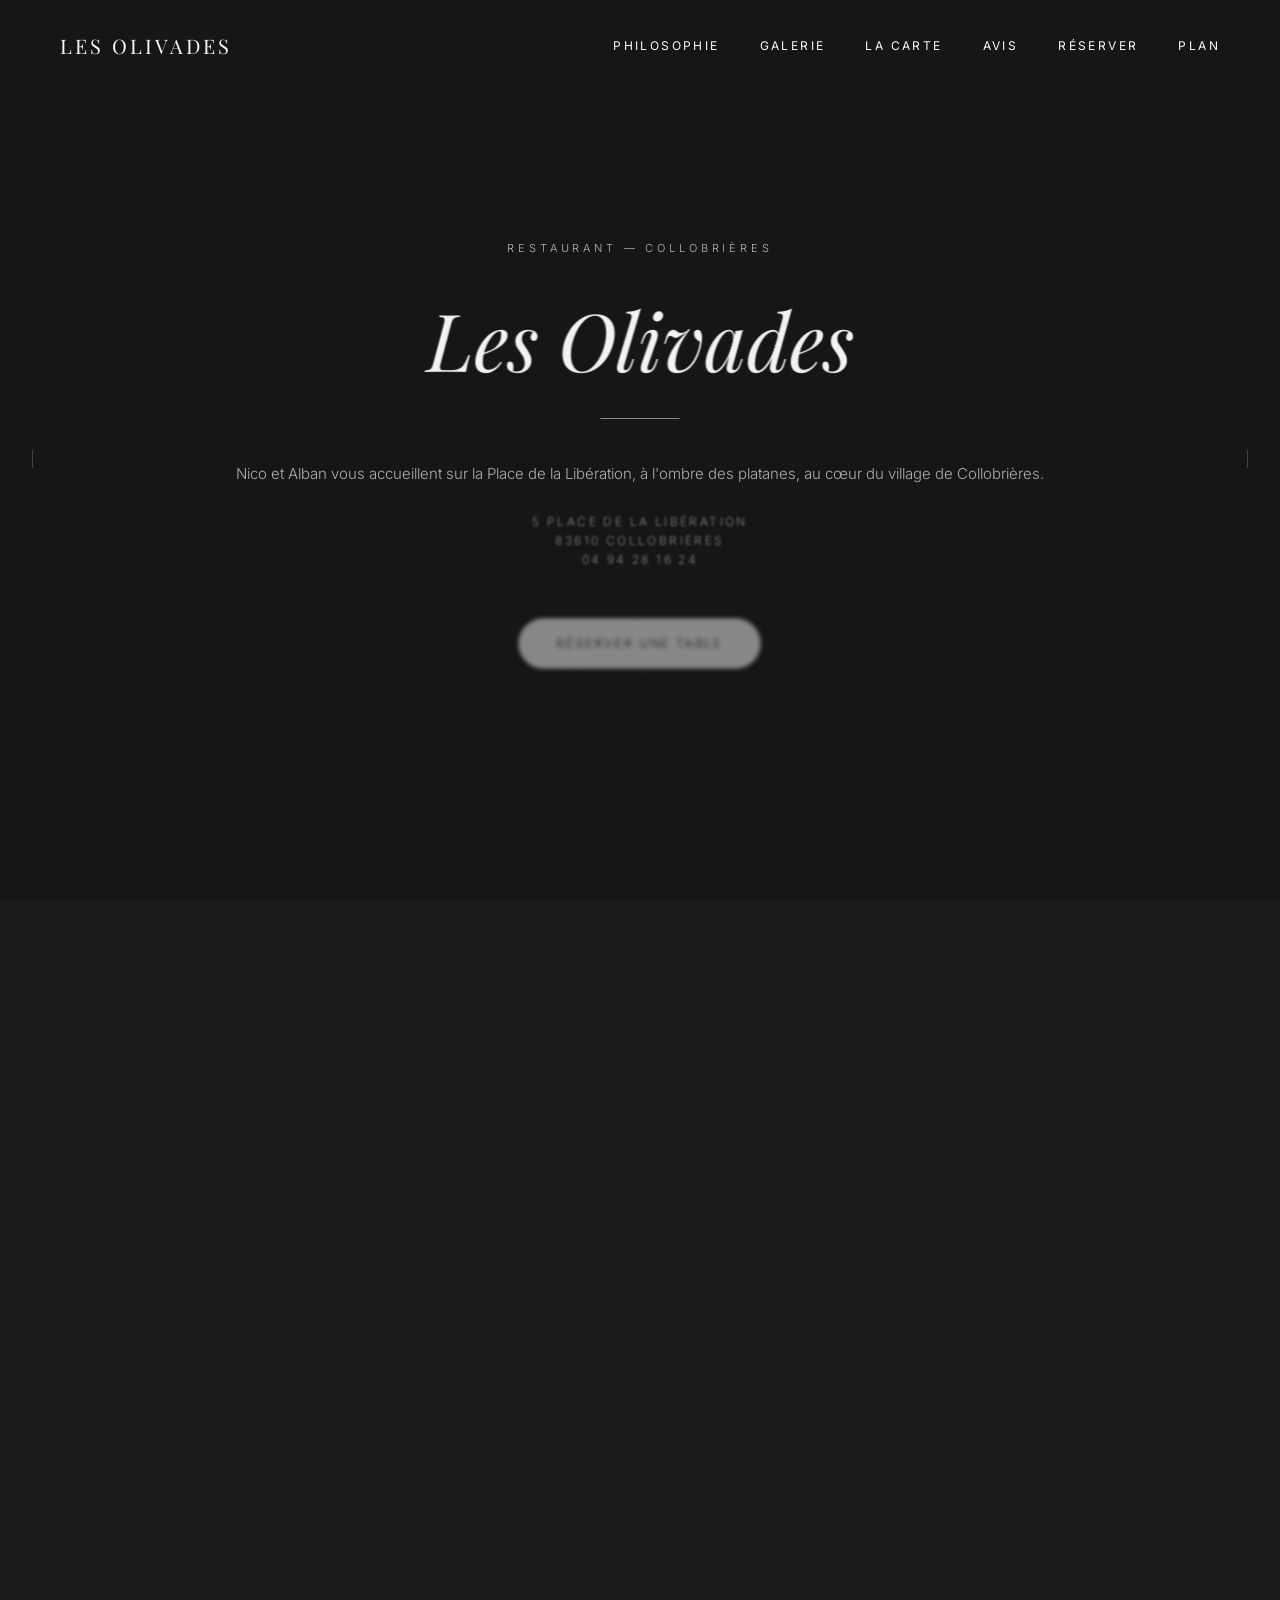
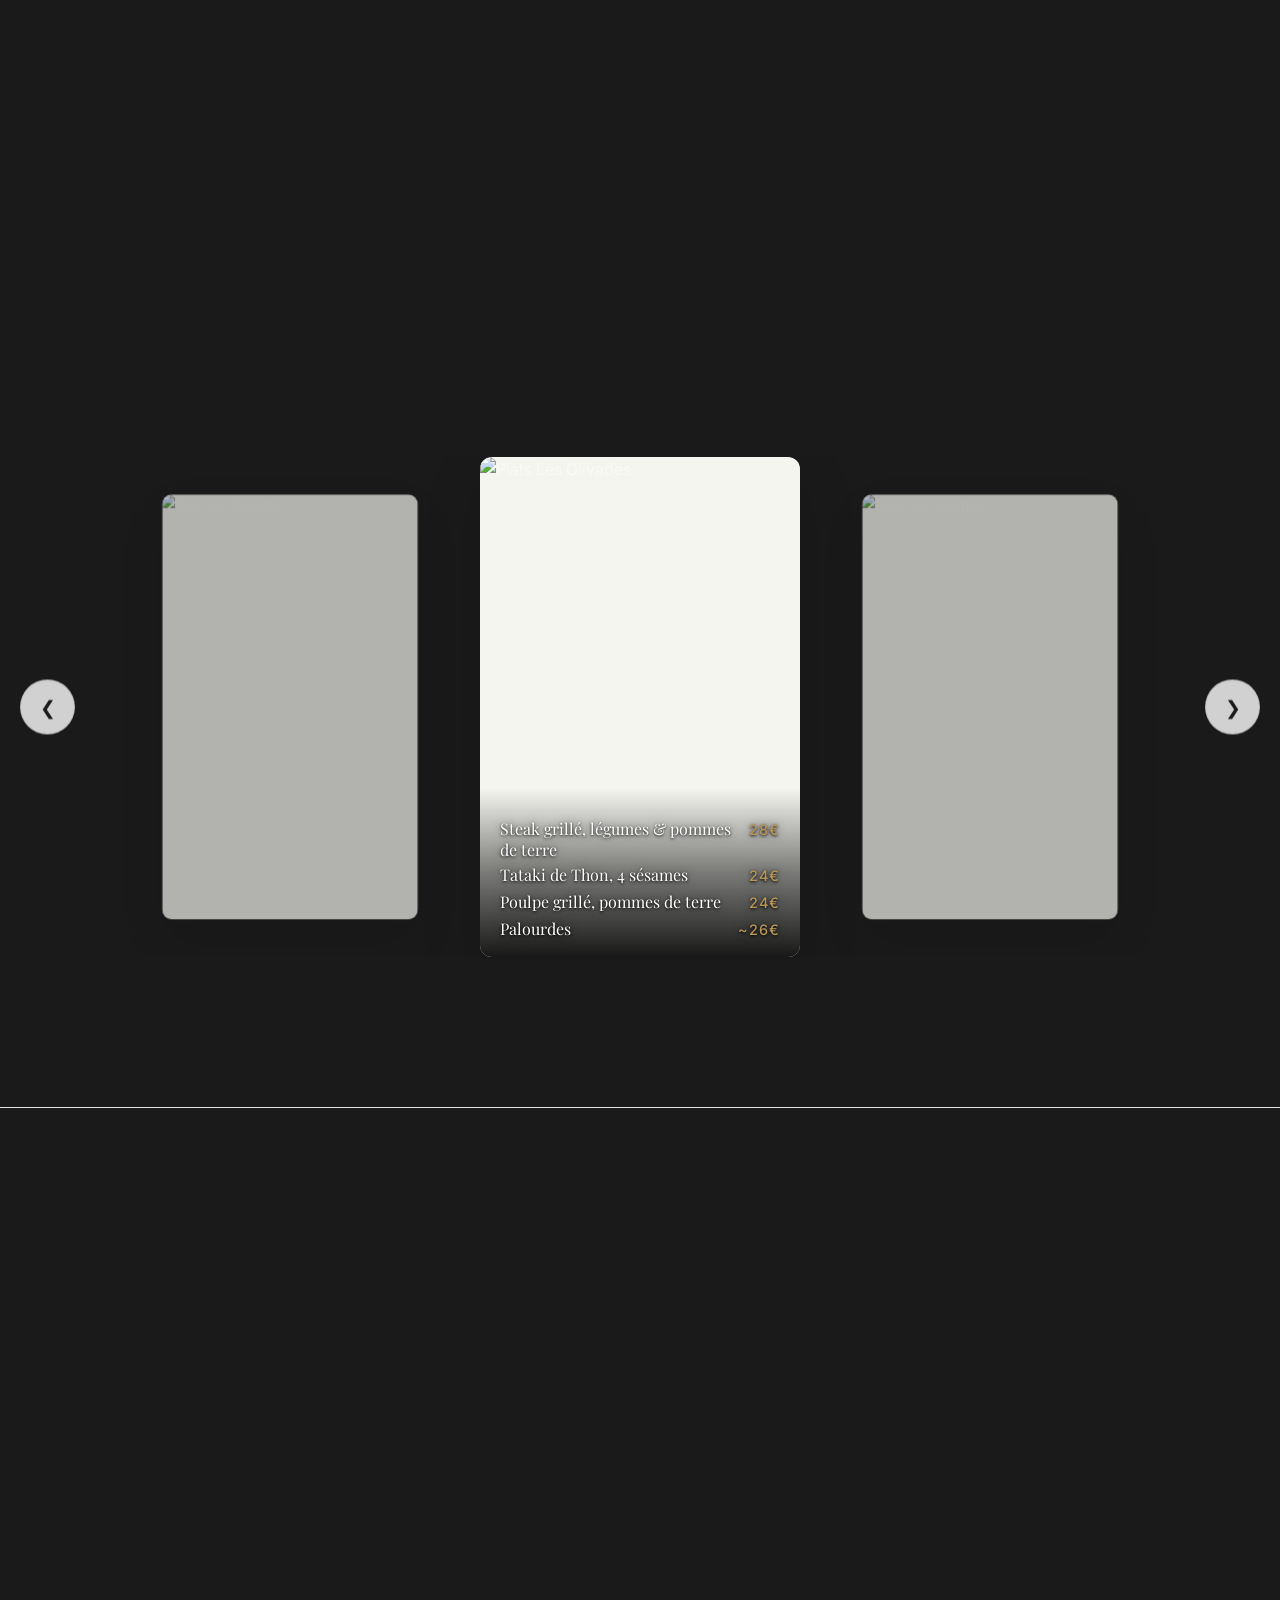
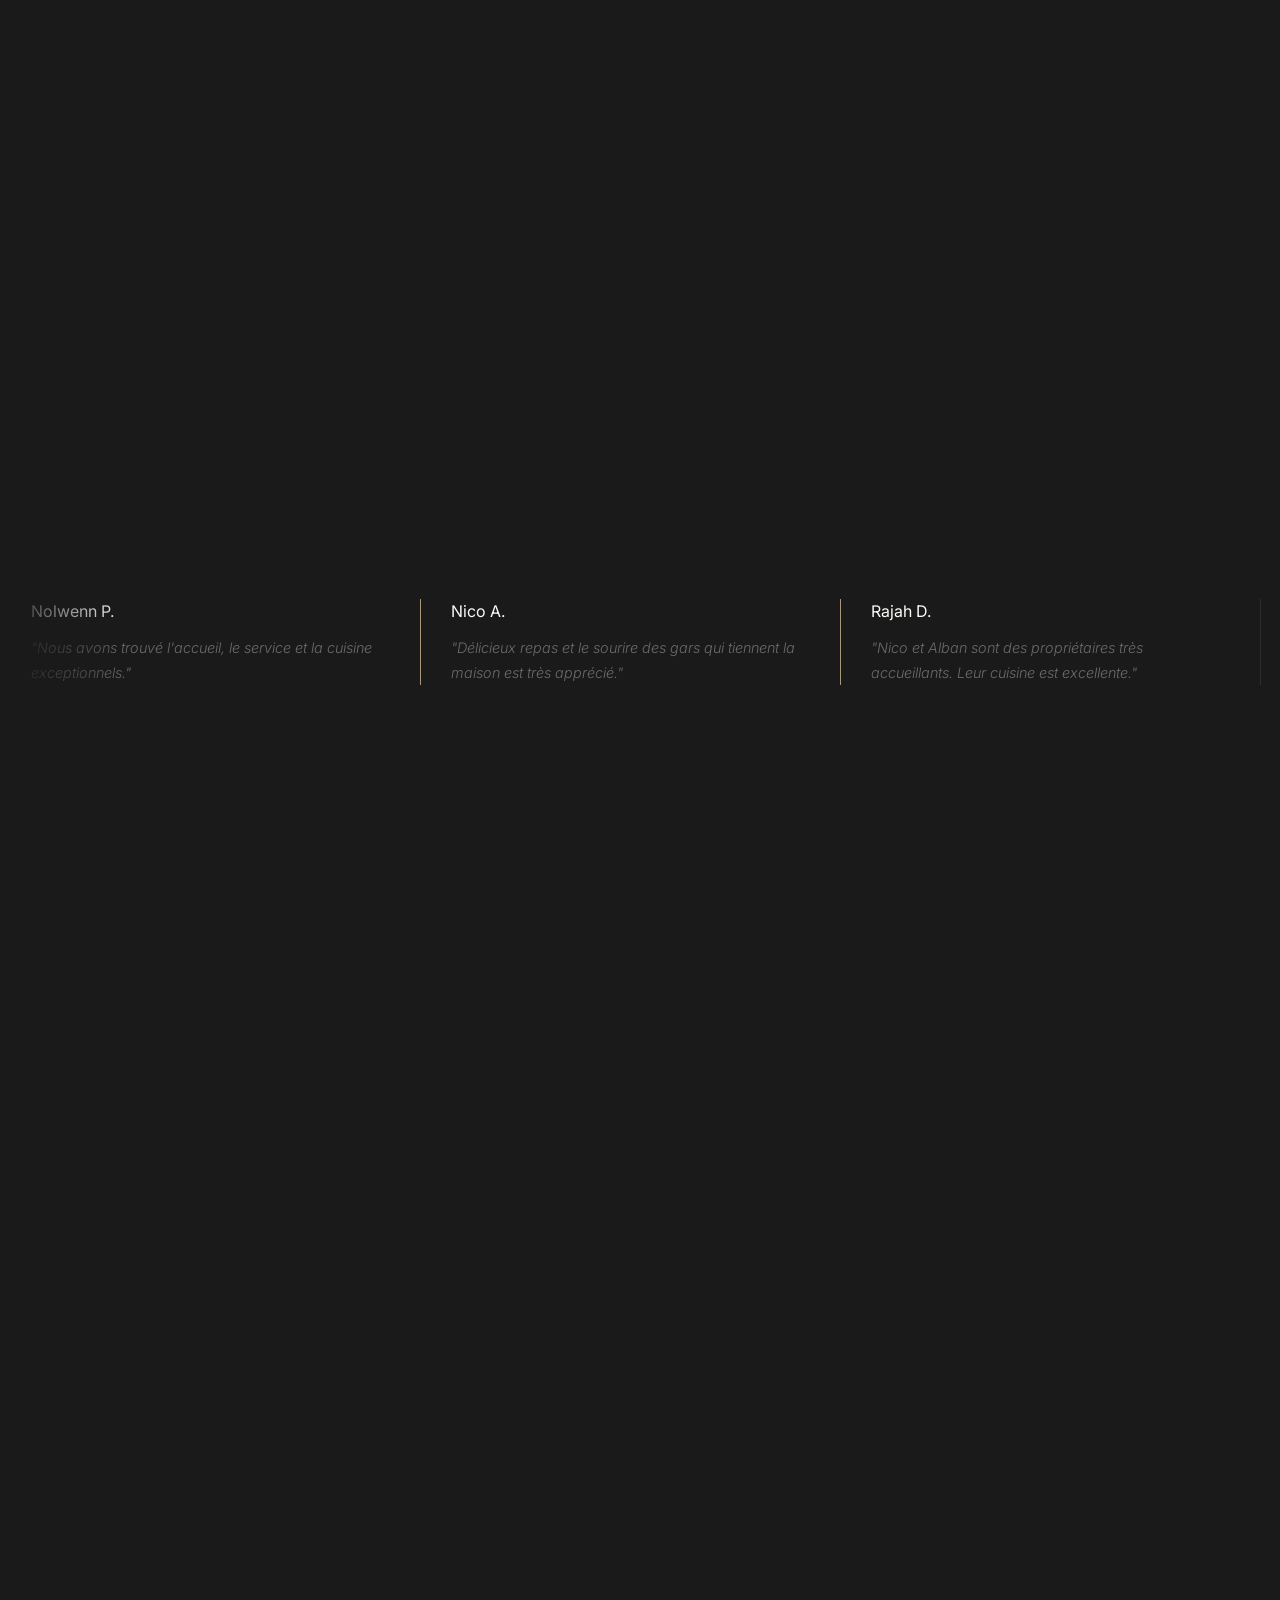
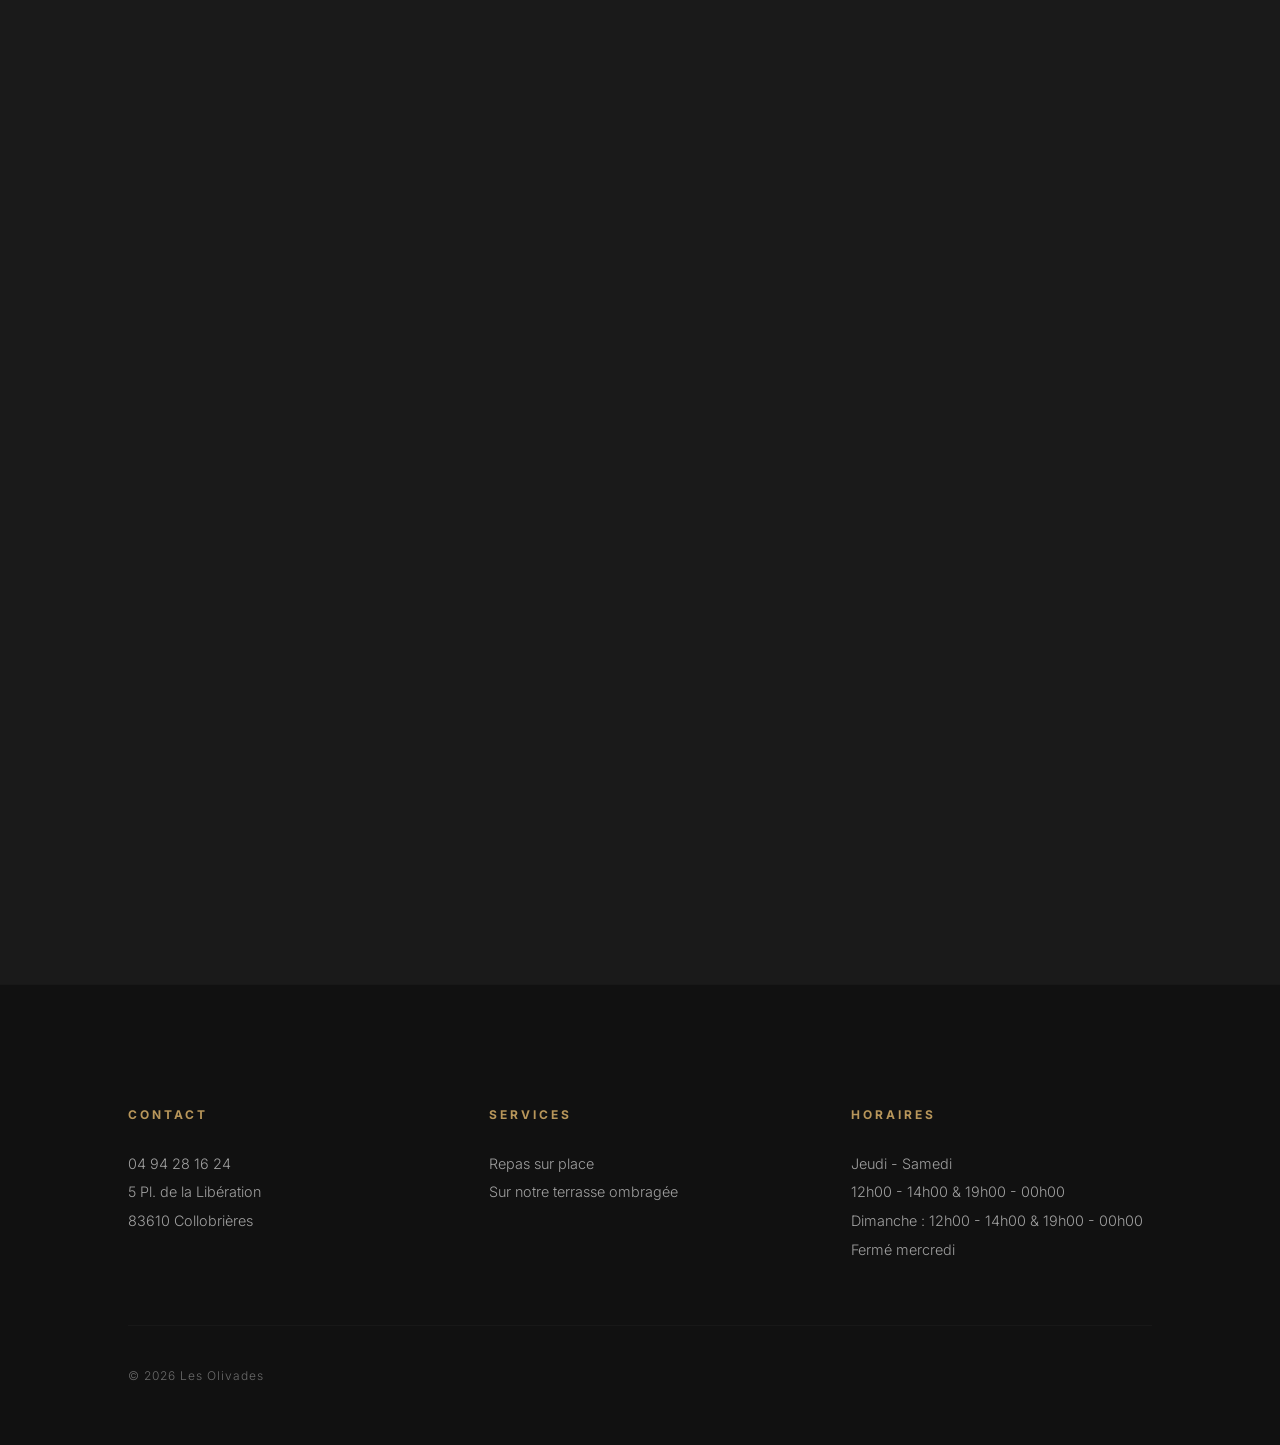
==== index.html @ 7ba6265d "Add files via upload" ====
<!DOCTYPE html>
<html lang="fr">
<head>
    <meta charset="UTF-8">
    <meta name="viewport" content="width=device-width, initial-scale=1.0">
    <title>Les Olivades | Restaurant Collobrières</title>
    <link rel="preconnect" href="https://fonts.googleapis.com">
    <link rel="preconnect" href="https://fonts.gstatic.com" crossorigin>
    <link href="https://fonts.googleapis.com/css2?family=Playfair+Display:ital,wght@0,400;0,700;1,400&family=Inter:wght@200;300;400;500&display=swap" rel="stylesheet">
    <style>
/* ===================================================================
   LES OLIVADES - Complete Styles
   =================================================================== */

:root {
    --gold: #B8965A;
    --gold-light: #D4A84B;
    --gold-dark: #8A6D3B;
    --dark: #1A1A1A;
    --cream: #FAFAF7;
    --cream-dim: #E5E2DD;
    --stone: #6B6B6B;
    --text-muted: #999;
    --font-display: 'Playfair Display', Georgia, serif;
    --font-body: 'Inter', -apple-system, sans-serif;
    --ease-out-expo: cubic-bezier(0.16, 1, 0.3, 1);
    --ease-out-quart: cubic-bezier(0.25, 1, 0.5, 1);
}

*, *::before, *::after { margin: 0; padding: 0; box-sizing: border-box; }
html { scroll-behavior: auto; -webkit-font-smoothing: antialiased; }
body { background: var(--dark); color: var(--cream); font-family: var(--font-body); font-weight: 300; line-height: 1.6; overflow-x: hidden; }
body.loading { overflow: hidden; }
::selection { background: var(--gold); color: var(--cream); }
::-webkit-scrollbar { width: 4px; }
::-webkit-scrollbar-track { background: var(--dark); }
::-webkit-scrollbar-thumb { background: var(--gold-dark); border-radius: 2px; }
img { max-width: 100%; display: block; }
a { color: inherit; text-decoration: none; }
button { background: none; border: none; cursor: pointer; font: inherit; color: inherit; }

/* LOADING */
#loading-screen { position: fixed; top: 0; left: 0; width: 100%; height: 100%; background: var(--dark); z-index: 9999; display: flex; align-items: center; justify-content: center; opacity: 1; transition: opacity 0.5s ease-out; }
#loading-screen.hidden { opacity: 0; pointer-events: none; }
.loading-content { text-align: center; }
.logo-circle { width: 280px; height: 100px; border-radius: 50px; position: relative; margin: 0 auto 40px; overflow: hidden; }
.logo-ghost { position: absolute; top: 0; left: 0; width: 100%; height: 100%; display: flex; align-items: center; justify-content: center; font-family: var(--font-display); font-size: 1.8rem; font-weight: 700; color: var(--gold); opacity: 0.1; }
.logo-reveal { position: absolute; top: 0; left: 0; width: 100%; height: 100%; display: flex; align-items: center; justify-content: center; font-family: var(--font-display); font-size: 1.8rem; font-weight: 700; color: var(--gold); clip-path: inset(100% 0 0 0); transition: clip-path 0.06s linear; }
.loading-bar { width: 100px; height: 1px; background: var(--cream-dim); margin: 0 auto; overflow: hidden; }
.loading-progress { width: 0%; height: 100%; background: var(--gold); transition: width 0.06s linear; }

/* NAV */
nav { position: fixed; top: 0; left: 0; width: 100%; z-index: 100; padding: 30px 60px; display: flex; justify-content: space-between; align-items: center; opacity: 0; transform: translateY(-100px); transition: all 0.7s var(--ease-out-expo); }
nav.visible { opacity: 1; transform: translateY(0); }
nav.scrolled { padding: 20px 60px; background: rgba(26, 26, 26, 0.95); backdrop-filter: blur(20px); -webkit-backdrop-filter: blur(20px); border-bottom: 1px solid rgba(107, 107, 107, 0.3); }
.nav-logo { font-family: var(--font-display); font-size: 1.25rem; letter-spacing: 3px; color: var(--cream); }
.nav-toggle { display: none; z-index: 200; padding: 10px; }
.nav-toggle span { display: block; width: 25px; height: 1px; background: var(--cream); margin: 6px 0; transition: all 0.4s var(--ease-out-expo); transform-origin: center; }
.nav-toggle.active span:nth-child(1) { transform: translateY(7px) rotate(45deg); }
.nav-toggle.active span:nth-child(2) { opacity: 0; }
.nav-toggle.active span:nth-child(3) { transform: translateY(-7px) rotate(-45deg); }
.nav-links { display: flex; align-items: center; gap: 40px; }
.nav-links a { position: relative; color: var(--cream); font-size: 0.75rem; letter-spacing: 0.2em; text-transform: uppercase; font-weight: 400; transition: opacity 0.3s ease; }
.nav-links a::after { content: ''; position: absolute; bottom: -4px; left: 0; width: 0; height: 1px; background: var(--gold); transition: width 0.4s var(--ease-out-expo); }
.nav-links a:hover::after { width: 100%; }
.nav-links a:hover { opacity: 0.7; }

/* HERO */
.hero { position: relative; min-height: 100dvh; display: flex; flex-direction: column; align-items: center; justify-content: center; overflow: hidden; background: var(--dark); padding: 0 24px; }
.hero-bg { position: absolute; top: 0; left: 0; width: 100%; height: 100%; background-image: url('images/restaurant-hero.jpg'); background-size: cover; background-position: 55% 40%; opacity: 0; will-change: transform, opacity; }
.hero-overlay { position: absolute; top: 0; left: 0; width: 100%; height: 100%; background: rgba(0, 0, 0, 0.4); opacity: 0; }
.hero-decorations { position: absolute; top: 0; left: 0; width: 100%; height: 100%; pointer-events: none; }
.deco-line { position: absolute; width: 1px; height: 32px; background: rgba(255, 255, 255, 0.2); top: 50%; transform-origin: center top; transform: scaleY(0); }
.deco-left { left: 32px; }
.deco-right { right: 32px; }
.hero-content { position: relative; z-index: 2; text-align: center; }
.hero-subtitle { font-family: var(--font-body); font-size: 11px; letter-spacing: 0.35em; text-transform: uppercase; color: rgba(255, 255, 255, 0.7); margin-bottom: 40px; opacity: 0; transform: translateY(20px); filter: blur(8px); will-change: transform, filter, opacity; }
.hero-logo { font-family: var(--font-display); font-size: clamp(3rem, 8vw, 5rem); font-weight: 400; font-style: italic; color: white; line-height: 1; margin-bottom: 40px; opacity: 0; transform: translateY(20px) scale(0.97); filter: blur(8px); will-change: transform, filter, opacity; }
.hero-divider { width: 80px; height: 1px; background: rgba(255, 255, 255, 0.5); margin: 0 auto 40px; transform: scaleX(0); transform-origin: center; opacity: 0; will-change: transform, opacity; }
.hero-tagline { font-size: 15px; font-weight: 300; color: rgba(255, 255, 255, 0.7); line-height: 1.8; margin-bottom: 24px; opacity: 0; transform: translateY(20px); filter: blur(6px); will-change: transform, filter, opacity; }
.hero-address { font-size: 12px; letter-spacing: 0.2em; text-transform: uppercase; color: rgba(255, 255, 255, 0.6); margin-bottom: 40px; word-wrap: break-word; overflow-wrap: break-word; hyphens: auto; opacity: 0; transform: translateY(10px); filter: blur(6px); will-change: transform, filter, opacity; }
.hero-cta { display: inline-block; padding: 16px 40px; font-size: 13px; letter-spacing: 0.15em; text-transform: uppercase; color: var(--dark); background: var(--cream); border-radius: 9999px; transition: all 0.3s ease; opacity: 0; transform: translateY(20px) scale(0.9); filter: blur(4px); will-change: transform, filter, opacity; }
.hero-cta:hover { background: transparent; color: var(--cream); }
.scroll-indicator { position: absolute; bottom: 40px; left: 50%; transform: translateX(-50%); display: flex; flex-direction: column; align-items: center; gap: 15px; opacity: 0; }
.scroll-indicator span { font-size: 10px; letter-spacing: 0.2em; text-transform: uppercase; color: rgba(255, 255, 255, 0.5); }
.scroll-line { width: 1px; height: 40px; background: rgba(255, 255, 255, 0.3); transform-origin: top; animation: scrollPulse 2s ease-in-out infinite; }

/* SECTIONS */
section { position: relative; z-index: 1; }
.section-header { text-align: center; margin-bottom: 80px; }
.section-title { font-family: var(--font-display); font-size: clamp(2rem, 5vw, 3.5rem); font-weight: 400; color: var(--cream); }
.section-title em { color: var(--gold); font-style: italic; }

/* INTRO */
.intro { padding: 200px 10%; background: var(--dark); }
.intro-container { display: flex; justify-content: space-between; align-items: flex-start; gap: 100px; }
.intro-left { flex: 1; }
.intro-right { flex: 1; padding-top: 80px; }
.intro-right p { font-size: 1.1rem; line-height: 1.9; color: var(--stone); margin-bottom: 30px; }
.btn-link { display: inline-block; color: var(--gold); font-size: 0.8rem; letter-spacing: 3px; text-transform: uppercase; border-bottom: 1px solid var(--gold); padding-bottom: 5px; transition: all 0.3s ease; }
.btn-link:hover { color: var(--cream); border-color: var(--cream); }

/* GALERIE */
.gallery { padding: 150px 0; background: var(--dark); overflow: hidden; }
.carousel-wrapper { position: relative; display: flex; align-items: center; justify-content: center; padding: 0 60px; }
.carousel-scene { width: 100%; height: 500px; position: relative; perspective: 1200px; overflow: hidden; }
.carousel-track { position: relative; width: 100%; height: 100%; }
.carousel-slide { position: absolute; width: 320px; top: 50%; left: 50%; transform: translate(-50%, -50%); border-radius: 12px; overflow: hidden; cursor: pointer; box-shadow: 0 25px 60px rgba(0, 0, 0, 0.15); transition: all 0.7s var(--ease-out-expo); opacity: 0; pointer-events: none; }
.carousel-slide.active { opacity: 1; pointer-events: auto; z-index: 10; }
.carousel-slide img { width: 100%; height: 500px; object-fit: contain; display: block; background: #f5f5f0; }
.slide-caption { position: absolute; bottom: 0; left: 0; width: 100%; padding: 30px 20px 16px; background: linear-gradient(to top, rgba(0, 0, 0, 0.9) 0%, rgba(0, 0, 0, 0.5) 50%, transparent 100%); display: flex; flex-direction: column; gap: 4px; opacity: 0; transform: translateY(10px); transition: all 0.4s ease; }
.carousel-slide.active .slide-caption { opacity: 1; transform: translateY(0); }
.slide-dish { display: flex; justify-content: space-between; align-items: baseline; gap: 12px; }
.slide-name { font-family: var(--font-display); font-size: 1rem; color: #ffffff; line-height: 1.3; text-shadow: 0 1px 3px rgba(0, 0, 0, 0.9), 0 0 8px rgba(0, 0, 0, 0.5); }
.slide-price { font-family: var(--font-body); font-size: 0.9rem; color: var(--gold); font-weight: 500; letter-spacing: 1px; white-space: nowrap; text-shadow: 0 1px 3px rgba(0, 0, 0, 0.9), 0 0 8px rgba(0, 0, 0, 0.5); }
.carousel-nav { position: absolute; top: 50%; transform: translateY(-50%); z-index: 20; width: 55px; height: 55px; border-radius: 50%; background: rgba(255, 255, 255, 0.8); color: var(--dark); border: 1px solid rgba(0, 0, 0, 0.1); font-size: 1.2rem; display: flex; align-items: center; justify-content: center; transition: all 0.4s var(--ease-out-expo); backdrop-filter: blur(8px); }
.carousel-nav:hover { background: var(--gold); color: var(--cream); border-color: var(--gold); transform: translateY(-50%) scale(1.1); }
.carousel-prev { left: 20px; }
.carousel-next { right: 20px; }

/* MENU */
.menu-section { padding: 200px 10%; background: var(--dark); border-top: 1px solid var(--cream-dim); }
.menu-container { max-width: 1100px; margin: 0 auto; }
.menu-gourmand { text-align: left; margin-bottom: 120px; padding-bottom: 100px; border-bottom: 1px dashed var(--cream-dim); }
.menu-gourmand-header { text-align: center; margin-bottom: 70px; }
.menu-gourmand-header h3 { font-family: var(--font-display); font-size: clamp(1.8rem, 4vw, 2.8rem); font-style: italic; color: var(--cream); margin-bottom: 15px; }
.price-tag { font-family: var(--font-body); font-size: 1.1rem; color: var(--gold); letter-spacing: 3px; display: inline-block; animation: priceFloat 3s ease-in-out infinite; }
.menu-steps { display: flex; flex-direction: column; gap: 50px; }
.menu-step { padding-left: 25px; border-left: 2px solid rgba(184, 150, 90, 0.3); }
.step-label { font-family: var(--font-body); font-size: 0.75rem; letter-spacing: 4px; text-transform: uppercase; color: var(--gold); margin-bottom: 20px; }
.step-items { display: flex; flex-direction: column; gap: 12px; }
.menu-choice { position: relative; padding-left: 20px; transition: transform 0.3s var(--ease-out-expo); }
.menu-choice::before { content: "\2014"; position: absolute; left: 0; color: var(--stone); }
.menu-choice span { font-family: var(--font-display); font-size: 1.1rem; color: var(--cream); font-style: italic; }
.menu-choice:hover { transform: translateX(8px); }
.menu-alacarte { display: grid; grid-template-columns: repeat(3, 1fr); gap: 60px; }
.menu-column h4 { font-family: var(--font-body); font-size: 0.75rem; letter-spacing: 4px; text-transform: uppercase; color: var(--gold); margin-bottom: 40px; padding-bottom: 15px; border-bottom: 1px solid var(--cream-dim); }
.menu-item { display: flex; flex-direction: column; justify-content: space-between; margin-bottom: 25px; padding: 18px; border-radius: 8px; transition: all 0.5s var(--ease-out-expo); }
.menu-item:hover { background: rgba(184, 150, 90, 0.06); transform: perspective(800px) rotateX(2deg) rotateY(-2deg) translateZ(10px); box-shadow: 0 20px 50px rgba(0, 0, 0, 0.08); }
.menu-item span { font-family: var(--font-display); font-size: 1.1rem; color: var(--cream); font-style: italic; line-height: 1.4; }
.menu-item strong { font-weight: 300; font-size: 1rem; color: var(--gold); margin-top: 8px; align-self: flex-end; }
.menu-category { margin-bottom: 100px; padding-bottom: 80px; border-bottom: 1px dashed var(--cream-dim); }
.menu-category:last-child { border-bottom: none; margin-bottom: 0; padding-bottom: 0; }
.menu-category-title { font-family: var(--font-display); font-size: clamp(2rem, 5vw, 3rem); font-style: italic; color: var(--cream); text-align: center; margin-bottom: 10px; }
.menu-category-subtitle { font-family: var(--font-body); font-size: 0.85rem; color: var(--stone); text-align: center; letter-spacing: 1px; margin-bottom: 60px; }
.menu-soir-intro { text-align: center; margin-bottom: 50px; }
.menu-soir-intro p { font-family: var(--font-display); font-size: 1.1rem; font-style: italic; color: var(--stone); max-width: 600px; margin: 0 auto; line-height: 1.6; }

/* AVIS */
.reviews { padding: 200px 0; background: var(--dark); overflow: hidden; }
.reviews-header { text-align: center; margin-bottom: 80px; }
.rating { display: flex; flex-direction: column; align-items: center; justify-content: center; gap: 8px; margin-bottom: 30px; opacity: 0; }
.rating-stars { display: flex; gap: 6px; }
.rating-stars .star { font-size: 2rem; color: var(--gold); animation: starGlow 2s ease-in-out infinite; }
.rating-stars .star:nth-child(1) { animation-delay: 0s; }
.rating-stars .star:nth-child(2) { animation-delay: 0.15s; }
.rating-stars .star:nth-child(3) { animation-delay: 0.3s; }
.rating-stars .star:nth-child(4) { animation-delay: 0.45s; }
.rating-stars .star:nth-child(5) { animation-delay: 0.6s; }
.rating-stars .star.half { position: relative; color: rgba(184, 150, 90, 0.3); }
.rating-stars .star.half::before { content: '\2605'; position: absolute; left: 0; width: 50%; overflow: hidden; color: var(--gold); }
.rating-score { display: flex; align-items: baseline; gap: 6px; }
.rating-number { font-family: var(--font-display); font-size: clamp(5rem, 12vw, 8rem); font-weight: 400; color: var(--gold); line-height: 1; animation: shimmer 3s ease-in-out infinite; }
.rating-total { font-family: var(--font-display); font-size: clamp(1.5rem, 4vw, 2.5rem); color: var(--stone); font-weight: 300; }
.rating-count { font-family: var(--font-body); font-size: 0.8rem; letter-spacing: 0.2em; text-transform: uppercase; color: var(--cream-dim); opacity: 0.6; }

@keyframes shimmer {
    0%, 100% { text-shadow: 0 4px 30px rgba(184, 150, 90, 0.35); filter: brightness(1); }
    50% { text-shadow: 0 4px 50px rgba(184, 150, 90, 0.8), 0 0 80px rgba(184, 150, 90, 0.4), 0 0 120px rgba(184, 150, 90, 0.2); filter: brightness(1.3); }
}
@keyframes starGlow {
    0%, 100% { text-shadow: 0 2px 10px rgba(184, 150, 90, 0.4); filter: brightness(1); }
    50% { text-shadow: 0 2px 25px rgba(184, 150, 90, 0.9), 0 0 40px rgba(184, 150, 90, 0.4); filter: brightness(1.4); }
}

.maps-link { display: inline-block; margin-top: 20px; color: var(--gold); font-size: 0.9rem; letter-spacing: 1px; border-bottom: 1px solid rgba(184, 150, 90, 0.4); padding-bottom: 4px; transition: all 0.3s ease; }
.maps-link:hover { border-color: var(--gold); color: var(--cream); }
.reviews-track-wrapper { overflow: hidden; mask-image: linear-gradient(to right, transparent 0%, black 10%, black 90%, transparent 100%); -webkit-mask-image: linear-gradient(to right, transparent 0%, black 10%, black 90%, transparent 100%); }
.reviews-track { display: flex; gap: 40px; width: max-content; animation: scrollReviews 50s linear infinite; }
.reviews-track:hover { animation-play-state: paused; }
.review-card { width: 380px; flex-shrink: 0; border-left: 1px solid var(--gold); padding-left: 30px; }
.review-card h4 { font-size: 1rem; font-weight: 400; color: var(--cream); margin-bottom: 12px; }
.review-card p { font-size: 0.9rem; color: var(--stone); line-height: 1.7; font-style: italic; }

/* RESERVATION */
.reservation { padding: 200px 10%; background: var(--dark); }
.reservation-content { max-width: 800px; margin: 0 auto; text-align: center; }
.reservation-content .section-title { color: white; margin-bottom: 20px; }
.reservation-content p { color: rgba(255, 255, 255, 0.7); font-size: 1.1rem; margin-bottom: 40px; }
.btn-phone { display: inline-block; padding: 20px 60px; font-family: var(--font-display); font-size: clamp(1.5rem, 4vw, 2.5rem); letter-spacing: 3px; color: var(--gold); border: 1px solid rgba(184, 150, 90, 0.3); background: rgba(184, 150, 90, 0.05); transition: all 0.4s var(--ease-out-expo); margin-bottom: 60px; }
.btn-phone:hover { background: var(--gold); color: var(--cream); border-color: var(--gold); transform: scale(1.05); box-shadow: 0 0 60px rgba(184, 150, 90, 0.3); }
.reservation-details { display: flex; flex-direction: column; gap: 20px; margin-top: 60px; }
.detail-item { display: flex; flex-direction: column; gap: 5px; }
.detail-label { font-family: var(--font-body); font-size: 0.7rem; letter-spacing: 3px; text-transform: uppercase; color: var(--gold); }
.detail-item span:last-child { color: rgba(255, 255, 255, 0.7); font-size: 0.95rem; }

/* FOOTER */
.map-section { padding: 0 10% 100px; background: var(--dark); }
.map-section .section-title { text-align: center; color: var(--gold); font-size: 2.2rem; margin-bottom: 40px; }
.map-container { position: relative; width: 100%; height: 450px; border-radius: 16px; overflow: hidden; border: 1px solid rgba(255,255,255,0.06); }
.map-container iframe { width: 100%; height: 100%; border: 0; filter: grayscale(0.6) contrast(1.1) brightness(0.7); transition: filter 0.5s ease; }
.map-container:hover iframe { filter: grayscale(0.2) contrast(1) brightness(0.85); }
.map-overlay { position: absolute; bottom: 0; left: 0; right: 0; padding: 30px; background: linear-gradient(transparent, rgba(26,26,26,0.95)); display: flex; justify-content: space-between; align-items: flex-end; }
.map-overlay .map-info h3 { font-family: var(--font-display); color: var(--gold); font-size: 1.3rem; margin-bottom: 6px; }
.map-overlay .map-info p { color: rgba(255,255,255,0.6); font-size: 0.9rem; }
.map-overlay .btn-directions { display: inline-flex; align-items: center; gap: 8px; padding: 12px 28px; background: var(--gold); color: var(--dark); font-weight: 500; font-size: 0.85rem; letter-spacing: 1px; text-transform: uppercase; border-radius: 50px; transition: all 0.3s ease; }
.map-overlay .btn-directions:hover { background: var(--gold-light); transform: translateY(-2px); }
.map-overlay .btn-directions svg { width: 16px; height: 16px; }

@media (max-width: 768px) { .map-section { padding: 0 20px 60px; } .map-container { height: 300px; border-radius: 12px; } .map-overlay { flex-direction: column; align-items: flex-start; gap: 16px; padding: 20px; } }

footer { padding: 120px 10% 60px; background: #111; border-top: 1px solid rgba(255, 255, 255, 0.03); }
.footer-grid { display: grid; grid-template-columns: repeat(3, 1fr); gap: 60px; margin-bottom: 60px; }
.footer-col h4 { font-family: var(--font-body); font-size: 0.75rem; letter-spacing: 3px; text-transform: uppercase; color: var(--gold); margin-bottom: 25px; }
.footer-col p, .footer-col a { color: rgba(255, 255, 255, 0.6); font-size: 0.9rem; line-height: 2; display: block; transition: color 0.3s ease; }
.footer-col a:hover { color: var(--gold); }
.footer-bottom { display: flex; justify-content: space-between; align-items: center; padding-top: 40px; border-top: 1px solid rgba(255, 255, 255, 0.03); }
.footer-bottom p, .footer-bottom a { color: var(--stone); font-size: 0.75rem; letter-spacing: 1px; }
.footer-bottom a:hover { color: var(--gold); }

/* LIGHTBOX */
#lightbox { position: fixed; top: 0; left: 0; width: 100vw; height: 100vh; background: rgba(0, 0, 0, 0.97); z-index: 5000; display: none; align-items: center; justify-content: center; opacity: 0; transition: opacity 0.4s ease; }
#lightbox.active { display: flex; opacity: 1; }
#lightbox img { max-width: 85%; max-height: 85vh; object-fit: contain; border-radius: 8px; transform: scale(0.9); transition: transform 0.5s var(--ease-out-expo); }
#lightbox.active img { transform: scale(1); }
.lightbox-close { position: absolute; top: 30px; right: 40px; color: white; font-size: 1.5rem; opacity: 0.5; transition: all 0.3s ease; }
.lightbox-close:hover { opacity: 1; transform: rotate(90deg); }
.lightbox-prev, .lightbox-next { position: absolute; top: 50%; transform: translateY(-50%); width: 55px; height: 55px; border-radius: 50%; background: rgba(255, 255, 255, 0.05); color: white; border: 1px solid rgba(255, 255, 255, 0.15); font-size: 1.2rem; display: flex; align-items: center; justify-content: center; transition: all 0.3s ease; backdrop-filter: blur(8px); }
.lightbox-prev:hover, .lightbox-next:hover { background: var(--gold); color: var(--cream); border-color: var(--gold); }
.lightbox-prev { left: 30px; }
.lightbox-next { right: 30px; }

/* ANIMATIONS */
@keyframes priceFloat { 0%, 100% { transform: translateY(0); } 50% { transform: translateY(-5px); } }
@keyframes scrollPulse { 0%, 100% { opacity: 0.3; transform: scaleY(1); } 50% { opacity: 1; transform: scaleY(1.2); } }
@keyframes scrollReviews { 0% { transform: translateX(0); } 100% { transform: translateX(-50%); } }

[data-reveal] { opacity: 0; transform: translateY(50px); transition: opacity 1s var(--ease-out-expo), transform 1s var(--ease-out-expo); }
[data-reveal].revealed { opacity: 1; transform: translateY(0); }

body::after { content: ''; position: fixed; top: 0; left: 0; width: 100%; height: 100%; background-image: url("data:image/svg+xml,%3Csvg viewBox='0 0 256 256' xmlns='http://www.w3.org/2000/svg'%3E%3Cfilter id='noise'%3E%3CfeTurbulence type='fractalNoise' baseFrequency='0.9' numOctaves='4' stitchTiles='stitch'/%3E%3C/filter%3E%3Crect width='100%25' height='100%25' filter='url(%23noise)' opacity='0.03'/%3E%3C/svg%3E"); pointer-events: none; z-index: 9998; opacity: 0.3; }

/* RESPONSIVE */
@media (max-width: 1024px) {
    .intro-container { flex-direction: column; gap: 60px; }
    .intro-right { padding-top: 0; }
    .menu-alacarte { grid-template-columns: repeat(2, 1fr); gap: 40px; }
}
@media (max-width: 900px) {
    nav { padding: 20px 30px; }
    .intro, .menu-section, .reservation { padding: 120px 20px; }
    .carousel-scene { height: 400px; }
    .carousel-slide { width: 280px; }
    .carousel-slide img { height: 400px; }
    .slide-caption { padding: 20px 14px 10px; }
    .slide-name { font-size: 0.8rem; }
    .slide-price { font-size: 0.75rem; }
    .footer-grid { grid-template-columns: 1fr; gap: 40px; }
    .footer-bottom { flex-direction: column; gap: 15px; text-align: center; }
    .deco-line { display: none; }
}
@media (max-width: 768px) {
    .nav-toggle { display: block; }
    .nav-links { position: fixed; top: 0; right: -100%; width: 75%; height: 100vh; background: rgba(26, 26, 26, 0.98); backdrop-filter: blur(30px); flex-direction: column; justify-content: center; align-items: center; gap: 35px; transition: right 0.6s var(--ease-out-expo); }
    .nav-links.open { right: 0; }
    .nav-links a { font-size: 0.9rem; letter-spacing: 5px; }
    .carousel-wrapper { padding: 0 20px; }
    .carousel-scene { height: 350px; }
    .carousel-slide { width: 240px; }
    .carousel-slide img { height: 350px; }
    .slide-caption { padding: 15px 10px 8px; }
    .slide-name { font-size: 0.7rem; }
    .slide-price { font-size: 0.65rem; }
    .carousel-nav { width: 45px; height: 45px; font-size: 1rem; }
    .carousel-prev { left: 10px; }
    .carousel-next { right: 10px; }
    .menu-alacarte { grid-template-columns: 1fr; gap: 50px; }
    .review-card { width: 300px; }
    .btn-phone { padding: 15px 40px; }
    .hero-address { font-size: 10px; letter-spacing: 0.1em; line-height: 1.8; }
}
@media (max-width: 480px) {
    .hero-logo { font-size: 2.5rem; }
    .hero-subtitle { font-size: 9px; }
    .section-title { font-size: 1.8rem; }
    .carousel-scene { height: 300px; }
    .carousel-slide { width: 200px; }
    .carousel-slide img { height: 300px; }
    .slide-caption { padding: 12px 8px 6px; }
    .slide-name { font-size: 0.6rem; }
    .slide-price { font-size: 0.55rem; }
    .logo-circle { width: 220px; height: 80px; }
    .logo-ghost, .logo-reveal { font-size: 1.4rem; }
}
    </style>
</head>
<body>

    <!-- LOADING SCREEN -->
    <div id="loading-screen">
        <div class="loading-content">
            <div class="logo-circle">
                <div class="logo-ghost">Les Olivades</div>
                <div class="logo-reveal">Les Olivades</div>
            </div>
            <div class="loading-bar">
                <div class="loading-progress"></div>
            </div>
        </div>
    </div>

    <!-- NAVIGATION -->
    <nav id="navbar">
        <div class="nav-logo">LES OLIVADES</div>
        <button class="nav-toggle" id="navToggle" aria-label="Menu" aria-expanded="false">
            <span></span><span></span><span></span>
        </button>
        <div class="nav-links" id="navLinks">
            <a href="#philosophie">Philosophie</a>
            <a href="#galerie">Galerie</a>
            <a href="#carte">La Carte</a>
            <a href="#avis">Avis</a>
            <a href="#reservation">Réserver</a>
            <a href="#map">Plan</a>
        </div>
    </nav>

    <!-- HERO -->
    <section class="hero" id="accueil">
        <div class="hero-bg"></div>
        <div class="hero-overlay"></div>
        <div class="hero-decorations">
            <div class="deco-line deco-left"></div>
            <div class="deco-line deco-right"></div>
        </div>
        <div class="hero-content">
            <p class="hero-subtitle">Restaurant — Collobrières</p>
            <h1 class="hero-logo">Les Olivades</h1>
            <div class="hero-divider"></div>
            <p class="hero-tagline">
                Nico et Alban vous accueillent sur la Place de la Libération, à l'ombre des platanes, au cœur du village de Collobrières.
            </p>
            <p class="hero-address">
                5 Place de la Libération<br>
                83610 Collobrières<br>
                04 94 28 16 24
            </p>
            <a href="#reservation" class="hero-cta">Réserver une table</a>
        </div>
        <div class="scroll-indicator">
            <span>Défiler</span>
            <div class="scroll-line"></div>
        </div>
    </section>

    <main id="content">

        <!-- PHILOSOPHIE -->
        <section class="intro" id="philosophie">
            <div class="intro-container">
                <div class="intro-left">
                    <h2 class="section-title" data-reveal>Une cuisine <em>authentique</em><br>et <em>solaire</em></h2>
                </div>
                <div class="intro-right">
                    <p data-reveal>Nico et Alban vous accueillent sur la Place de la Libération, à l'ombre des platanes. Aux Olivades, nous croyons qu'une carte minimaliste est le gage d'une exigence absolue : tout est fait maison, à partir de produits locaux bruts.</p>
                    <p data-reveal>Du tartare de thon au tiramisu framboise-pistache, chaque assiette est une invitation à voyager au cœur de notre terroir provençal.</p>
                    <a href="#galerie" class="btn-link" data-reveal>Découvrir les assiettes</a>
                </div>
            </div>
        </section>

        <!-- GALERIE -->
        <section class="gallery" id="galerie">
            <div class="section-header" data-reveal>
                <h2 class="section-title">La Carte Visuelle</h2>
            </div>
            <div class="carousel-wrapper">
                <button class="carousel-nav carousel-prev" aria-label="Précédent">&#10094;</button>
                <div class="carousel-scene" id="carouselScene">
                    <div class="carousel-track" id="carouselTrack">
                        <div class="carousel-slide active" data-index="0">
                            <img src="images/plat-tataki-thon.jpg" alt="Plats Les Olivades" loading="lazy">
                            <div class="slide-caption">
                                <div class="slide-dish"><span class="slide-name">Steak grillé, légumes & pommes de terre</span><span class="slide-price">28€</span></div>
                                <div class="slide-dish"><span class="slide-name">Tataki de Thon, 4 sésames</span><span class="slide-price">24€</span></div>
                                <div class="slide-dish"><span class="slide-name">Poulpe grillé, pommes de terre</span><span class="slide-price">24€</span></div>
                                <div class="slide-dish"><span class="slide-name">Palourdes</span><span class="slide-price">~26€</span></div>
                            </div>
                        </div>
                        <div class="carousel-slide" data-index="1">
                            <img src="images/plat-tartare-boeuf.jpg" alt="Plats Les Olivades" loading="lazy">
                            <div class="slide-caption">
                                <div class="slide-dish"><span class="slide-name">Dessert crème & fruits rouges</span><span class="slide-price">10€</span></div>
                                <div class="slide-dish"><span class="slide-name">Tartare de Bœuf, frites & parmesan</span><span class="slide-price">22€</span></div>
                                <div class="slide-dish"><span class="slide-name">Viande marinée, crudités</span><span class="slide-price">24€</span></div>
                            </div>
                        </div>
                        <div class="carousel-slide" data-index="2">
                            <img src="images/plat-grand-aioli.jpg" alt="Plats Les Olivades" loading="lazy">
                            <div class="slide-caption">
                                <div class="slide-dish"><span class="slide-name">Bouchées chocolat skewers</span><span class="slide-price">12€</span></div>
                                <div class="slide-dish"><span class="slide-name">Dessert chocolat mousse</span><span class="slide-price">10€</span></div>
                                <div class="slide-dish"><span class="slide-name">Le Grand Aïoli</span><span class="slide-price">26€</span></div>
                                <div class="slide-dish"><span class="slide-name">Rillettes & pain grillé</span><span class="slide-price">12€</span></div>
                            </div>
                        </div>
                        <div class="carousel-slide" data-index="3">
                            <img src="images/plat-sous-noix-veau.jpg" alt="Plats Les Olivades" loading="lazy">
                            <div class="slide-caption">
                                <div class="slide-dish"><span class="slide-name">Sous-noix de Veau, légumes croquants</span><span class="slide-price">22€</span></div>
                                <div class="slide-dish"><span class="slide-name">Tartare de Thon, légumes</span><span class="slide-price">24€</span></div>
                                <div class="slide-dish"><span class="slide-name">Tiramisu</span><span class="slide-price">12€</span></div>
                                <div class="slide-dish"><span class="slide-name">Éclair mousse</span><span class="slide-price">12€</span></div>
                            </div>
                        </div>
                        <div class="carousel-slide" data-index="4">
                            <img src="images/plat-lasagnes.jpg" alt="Plats Les Olivades" loading="lazy">
                            <div class="slide-caption">
                                <div class="slide-dish"><span class="slide-name">Salade de chèvre, croutons & jambon</span><span class="slide-price">14€</span></div>
                                <div class="slide-dish"><span class="slide-name">Noix de Saint-Jacques, légumes</span><span class="slide-price">~28€</span></div>
                                <div class="slide-dish"><span class="slide-name">Lasagnes de Bœuf</span><span class="slide-price">~20€</span></div>
                                <div class="slide-dish"><span class="slide-name">Salade de pâtes, viande & pommes de terre</span><span class="slide-price">22€</span></div>
                            </div>
                        </div>
                        <div class="carousel-slide" data-index="5">
                            <img src="images/plat-tiramisu.jpg" alt="Plats Les Olivades" loading="lazy">
                            <div class="slide-caption">
                                <div class="slide-dish"><span class="slide-name">Brioche maison</span><span class="slide-price">-</span></div>
                                <div class="slide-dish"><span class="slide-name">Tiramisu Framboise Pistache</span><span class="slide-price">12€</span></div>
                                <div class="slide-dish"><span class="slide-name">Escalope panée, frites</span><span class="slide-price">22€</span></div>
                                <div class="slide-dish"><span class="slide-name">Vins de Collobrières</span><span class="slide-price">-</span></div>
                            </div>
                        </div>
                        <div class="carousel-slide" data-index="6">
                            <img src="images/plat-eclair-chataigne.jpg" alt="Plats Les Olivades" loading="lazy">
                            <div class="slide-caption">
                                <div class="slide-dish"><span class="slide-name">Éclair Mousse Châtaigne</span><span class="slide-price">12€</span></div>
                                <div class="slide-dish"><span class="slide-name">Salade de fruits & crème</span><span class="slide-price">10€</span></div>
                                <div class="slide-dish"><span class="slide-name">Éclair glace, abricot & fraise</span><span class="slide-price">12€</span></div>
                            </div>
                        </div>
                        <div class="carousel-slide" data-index="7">
                            <img src="images/plat-saumon-entree.jpg" alt="Plats Les Olivades" loading="lazy">
                            <div class="slide-caption">
                                <div class="slide-dish"><span class="slide-name">Saumon fumé, petites toasts</span><span class="slide-price">14€</span></div>
                                <div class="slide-dish"><span class="slide-name">Dessert crème, fruits rouges & meringue</span><span class="slide-price">10€</span></div>
                                <div class="slide-dish"><span class="slide-name">Cheesecake</span><span class="slide-price">10€</span></div>
                            </div>
                        </div>
                        <div class="carousel-slide" data-index="8">
                            <img src="images/plat-mousse-chocolat.jpg" alt="Plats Les Olivades" loading="lazy">
                            <div class="slide-caption">
                                <div class="slide-dish"><span class="slide-name">Mousse au Chocolat, fruits</span><span class="slide-price">~10€</span></div>
                                <div class="slide-dish"><span class="slide-name">Gigot d'Agneau, couscous & légumes</span><span class="slide-price">~26€</span></div>
                                <div class="slide-dish"><span class="slide-name">Tartare de Bœuf, frites & parmesan</span><span class="slide-price">22€</span></div>
                                <div class="slide-dish"><span class="slide-name">Salade de saison</span><span class="slide-price">12€</span></div>
                            </div>
                        </div>
                    </div>
                </div>
                <button class="carousel-nav carousel-next" aria-label="Suivant">&#10095;</button>
            </div>
        </section>

        <!-- LA CARTE -->
        <section class="menu-section" id="carte">
            <div class="section-header" data-reveal>
                <h2 class="section-title">La Carte</h2>
            </div>
            <div class="menu-container">
                <div class="menu-category" data-reveal>
                    <h3 class="menu-category-title">Déjeuner</h3>
                    <p class="menu-category-subtitle">Du jeudi au samedi midi & dimanche</p>
                    <div class="menu-gourmand" data-reveal>
                        <div class="menu-gourmand-header">
                            <h3>Menu Gourmand</h3>
                            <div class="price-tag">36 €</div>
                        </div>
                        <div class="menu-steps">
                            <div class="menu-step" data-reveal>
                                <div class="step-label">Entrées au choix</div>
                                <div class="step-items">
                                    <div class="menu-choice"><span>Terrine maison et ses pickles</span></div>
                                    <div class="menu-choice"><span>Salade de chèvre de Collobrières à la châtaigne</span></div>
                                    <div class="menu-choice"><span>Cœurs de canard et tagliatelles de courgettes</span></div>
                                </div>
                            </div>
                            <div class="menu-step" data-reveal>
                                <div class="step-label">Plats au choix</div>
                                <div class="step-items">
                                    <div class="menu-choice"><span>Lasagnes de bœuf et salade verte</span></div>
                                    <div class="menu-choice"><span>Sous-noix de veau à basse température</span></div>
                                    <div class="menu-choice"><span>Salade de spaghetti au pesto et poulpe grillé</span></div>
                                </div>
                            </div>
                            <div class="menu-step" data-reveal>
                                <div class="step-label">Desserts au choix</div>
                                <div class="step-items">
                                    <div class="menu-choice"><span>Tiramisu framboise pistache</span></div>
                                    <div class="menu-choice"><span>Éclair mousse à la châtaigne</span></div>
                                </div>
                            </div>
                        </div>
                    </div>
                    <div class="menu-alacarte" data-reveal>
                        <div class="menu-column">
                            <h4>Entrées</h4>
                            <div class="menu-item"><span>Salade de chèvre de Collobrières</span><strong>14€</strong></div>
                            <div class="menu-item"><span>Terrine maison et ses pickles</span><strong>12€</strong></div>
                            <div class="menu-item"><span>Cœurs de canard</span><strong>14€</strong></div>
                        </div>
                        <div class="menu-column">
                            <h4>Plats</h4>
                            <div class="menu-item"><span>Tataki de Thon</span><strong>24€</strong></div>
                            <div class="menu-item"><span>Tartare de Thon</span><strong>24€</strong></div>
                            <div class="menu-item"><span>Tartare de Bœuf</span><strong>22€</strong></div>
                            <div class="menu-item"><span>Le Grand Aïoli</span><strong>26€</strong></div>
                            <div class="menu-item"><span>Poulpe et orzo</span><strong>24€</strong></div>
                            <div class="menu-item"><span>Sous-noix de veau</span><strong>22€</strong></div>
                        </div>
                        <div class="menu-column">
                            <h4>Desserts</h4>
                            <div class="menu-item"><span>Tiramisu framboise pistache</span><strong>12€</strong></div>
                            <div class="menu-item"><span>Éclair mousse châtaigne</span><strong>12€</strong></div>
                            <div class="menu-item"><span>Crème brûlée lavande</span><strong>10€</strong></div>
                            <div class="menu-item"><span>Fromage de chèvre local</span><strong>10€</strong></div>
                            <div class="menu-item"><span>Café gourmand</span><strong>8€</strong></div>
                        </div>
                    </div>
                </div>
                <div class="menu-category" data-reveal>
                    <h3 class="menu-category-title">Dîner</h3>
                    <p class="menu-category-subtitle">Carte évolutive selon les arrivages et le marché</p>
                    <div class="menu-soir-intro" data-reveal>
                        <p>3 viandes, 3 poissons et un plat végétarien, en fonction des arrivages et du marché.</p>
                    </div>
                    <div class="menu-alacarte menu-soir" data-reveal>
                        <div class="menu-column">
                            <h4>Viandes</h4>
                            <div class="menu-item"><span>Entrecôte grillée, sauce poivre</span><strong>28€</strong></div>
                            <div class="menu-item"><span>Magret de Canard rôti, sauce au miel</span><strong>25€</strong></div>
                            <div class="menu-item"><span>Gigot d'Agneau basse température</span><strong>~26€</strong></div>
                            <div class="menu-item"><span>Carré d'Agneau en croûte d'herbes</span><strong>~28€</strong></div>
                            <div class="menu-item"><span>Sous-noix de veau, jus au thym</span><strong>~24€</strong></div>
                            <div class="menu-item"><span>Filet Mignon de Porc en croûte</span><strong>~22€</strong></div>
                        </div>
                        <div class="menu-column">
                            <h4>Poissons</h4>
                            <div class="menu-item"><span>Mi-cuit de Thon Rouge, 4 sésames</span><strong>~26€</strong></div>
                            <div class="menu-item"><span>Filet de Bar poêlé, aneth</span><strong>~26€</strong></div>
                            <div class="menu-item"><span>Dos de Cabillaud, beurre blanc</span><strong>~24€</strong></div>
                            <div class="menu-item"><span>Pavé de Saumon, gnocchis maison</span><strong>~24€</strong></div>
                            <div class="menu-item"><span>Demie Langouste, sauce vierge</span><strong>~30€</strong></div>
                            <div class="menu-item"><span>Noix de Saint-Jacques snackées</span><strong>~28€</strong></div>
                        </div>
                        <div class="menu-column">
                            <h4>Desserts</h4>
                            <div class="menu-item"><span>Tiramisu framboise pistache</span><strong>12€</strong></div>
                            <div class="menu-item"><span>Éclair mousse châtaigne</span><strong>12€</strong></div>
                            <div class="menu-item"><span>Crème brûlée lavande</span><strong>10€</strong></div>
                            <div class="menu-item"><span>Fromage de chèvre local</span><strong>10€</strong></div>
                            <div class="menu-item"><span>Café gourmand</span><strong>8€</strong></div>
                        </div>
                    </div>
                </div>
            </div>
        </section>

        <!-- AVIS -->
        <section class="reviews" id="avis">
            <div class="reviews-header" data-reveal>
                <div class="rating">
                    <div class="rating-stars">
                        <span class="star">&#9733;</span>
                        <span class="star">&#9733;</span>
                        <span class="star">&#9733;</span>
                        <span class="star">&#9733;</span>
                        <span class="star half">&#9733;</span>
                    </div>
                    <div class="rating-score">
                        <span class="rating-number" data-count="4.8">0</span>
                        <span class="rating-total">/ 5</span>
                    </div>
                    <div class="rating-count">Google Maps</div>
                </div>
                <a href="https://maps.app.goo.gl/AFcjvk32zrW3VRHS9" target="_blank" rel="noopener noreferrer" class="maps-link">Voir les avis sur Google Maps &#8594;</a>
            </div>
            <div class="reviews-track-wrapper">
                <div class="reviews-track" id="reviewsTrack">
                    <div class="review-card"><h4>Nolwenn P.</h4><p>"Nous avons trouvé l'accueil, le service et la cuisine exceptionnels."</p></div>
                    <div class="review-card"><h4>Nico A.</h4><p>"Délicieux repas et le sourire des gars qui tiennent la maison est très apprécié."</p></div>
                    <div class="review-card"><h4>Rajah D.</h4><p>"Nico et Alban sont des propriétaires très accueillants. Leur cuisine est excellente."</p></div>
                    <div class="review-card"><h4>Anthony R.</h4><p>"Que du frais et fait maison, au maximum local. C'était délicieux."</p></div>
                    <div class="review-card"><h4>Thierry L.</h4><p>"Un seul mot ! ADORABLE !! Tout y est pour passer un excellent moment !"</p></div>
                    <div class="review-card"><h4>Lionel S.</h4><p>"Famille de 4... Les assiettes étaient vides. C'est un sans faute."</p></div>
                    <div class="review-card"><h4>Nolwenn P.</h4><p>"Nous avons trouvé l'accueil, le service et la cuisine exceptionnels."</p></div>
                    <div class="review-card"><h4>Nico A.</h4><p>"Délicieux repas et le sourire des gars qui tiennent la maison est très apprécié."</p></div>
                </div>
            </div>
        </section>

        <!-- RESERVATION -->
        <section class="reservation" id="reservation">
            <div class="reservation-content" data-reveal>
                <h2 class="section-title">Réserver une table</h2>
                <p>Appelez-nous pour réserver votre table</p>
                <a href="tel:0494281624" class="btn-phone">04 94 28 16 24</a>
                <div class="reservation-details">
                    <div class="detail-item"><span class="detail-label">Adresse</span><span>5 Pl. de la Libération, 83610 Collobrières</span></div>
                    <div class="detail-item"><span class="detail-label">Horaires</span><span>Jeudi - Samedi : 12h00 - 14h00 & 19h00 - 00h00</span></div>
                    <div class="detail-item"><span class="detail-label">Dimanche</span><span>12h00 - 14h00 & 19h00 - 00h00</span></div>
                    <div class="detail-item"><span class="detail-label">Fermé</span><span>Mercredi</span></div>
                </div>
            </div>
        </section>

        <!-- MAP -->
        <section class="map-section" id="map">
            <h2 class="section-title" data-reveal>Comment venir</h2>
            <div class="map-container" data-reveal>
                <iframe src="https://www.google.com/maps/embed?pb=!1m18!1m12!1m3!1d2907.5!2d6.217!3d43.239!2m3!1f0!2f0!3f0!3m2!1i1024!2i768!4f13.1!3m3!1m2!1s0x12c901e5b3b3b3b3%3A0x12c901e5b3b3b3b3!2s5%20Pl.%20de%20la%20Lib%C3%A9ration%2C%2083610%20Collobri%C3%A8res!5e0!3m2!1sfr!2sfr!4v1700000000000!5m2!1sfr!2sfr" allowfullscreen="" loading="lazy" referrerpolicy="no-referrer-when-downgrade" title="Localisation Les Olivades - Collobrières"></iframe>
                <div class="map-overlay">
                    <div class="map-info">
                        <h3>Les Olivades</h3>
                        <p>5 Pl. de la Libération, 83610 Collobrières</p>
                    </div>
                    <a href="https://www.google.com/maps/dir/?api=1&destination=Les+Olivades+Collobri%C3%A8res" target="_blank" rel="noopener" class="btn-directions">
                        <svg xmlns="http://www.w3.org/2000/svg" viewBox="0 0 24 24" fill="currentColor"><path d="M21.71 11.29l-9-9a.996.996 0 00-1.41 0l-9 9a.996.996 0 000 1.41l9 9c.39.39 1.02.39 1.41 0l9-9a.996.996 0 000-1.41zM14 14.5V12h-4v3H8v-4c0-.55.45-1 1-1h5V7.5l3.5 3.5-3.5 3.5z"/></svg>
                        Itinéraire
                    </a>
                </div>
            </div>
        </section>

    </main>

    <footer id="footer">
        <div class="footer-grid">
            <div class="footer-col"><h4>Contact</h4><a href="tel:0494281624">04 94 28 16 24</a><p>5 Pl. de la Libération<br>83610 Collobrières</p></div>
            <div class="footer-col"><h4>Services</h4><p>Repas sur place<br>Sur notre terrasse ombragée</p></div>
            <div class="footer-col"><h4>Horaires</h4><p>Jeudi - Samedi<br>12h00 - 14h00 & 19h00 - 00h00<br>Dimanche : 12h00 - 14h00 & 19h00 - 00h00<br>Fermé mercredi</p></div>
        </div>
        <div class="footer-bottom">
            <p>&copy; 2026 Les Olivades</p>
        </div>
    </footer>

    <div id="lightbox" role="dialog" aria-hidden="true">
        <button class="lightbox-close" aria-label="Fermer">&#10005;</button>
        <button class="lightbox-prev" aria-label="Précédente">&#10094;</button>
        <img src="" alt="Photo agrandie du plat">
        <button class="lightbox-next" aria-label="Suivante">&#10095;</button>
    </div>

    <script src="https://cdnjs.cloudflare.com/ajax/libs/gsap/3.12.2/gsap.min.js"></script>
    <script src="https://cdnjs.cloudflare.com/ajax/libs/gsap/3.12.2/ScrollTrigger.min.js"></script>
    <script src="https://unpkg.com/lenis@1.0.42/dist/lenis.min.js"></script>
    <script>
document.addEventListener('DOMContentLoaded', function() {

    // LOADING
    var loadingScreen = document.getElementById('loading-screen');
    var logoReveal = document.querySelector('.logo-reveal');
    var loadingProgress = document.querySelector('.loading-progress');
    var clipValue = 100, progressValue = 0;

    function animateLoading() {
        if (clipValue > 0) { clipValue -= 2; if (clipValue < 0) clipValue = 0; if (logoReveal) logoReveal.style.clipPath = 'inset(' + clipValue + '% 0 0 0)'; }
        if (progressValue < 100) { progressValue += 2; if (progressValue > 100) progressValue = 100; if (loadingProgress) loadingProgress.style.width = progressValue + '%'; }
        if (clipValue > 0 || progressValue < 100) { requestAnimationFrame(animateLoading); }
        else { setTimeout(function() { if (loadingScreen) loadingScreen.classList.add('hidden'); startHeroReveal(); }, 500); }
    }
    setTimeout(function() { animateLoading(); }, 300);

    // HERO REVEAL (no zoom, just blur transitions)
    function startHeroReveal() {
        var navbar = document.getElementById('navbar');
        var heroBg = document.querySelector('.hero-bg');
        var heroOverlay = document.querySelector('.hero-overlay');
        var heroSubtitle = document.querySelector('.hero-subtitle');
        var heroLogo = document.querySelector('.hero-logo');
        var heroDivider = document.querySelector('.hero-divider');
        var heroTagline = document.querySelector('.hero-tagline');
        var heroAddress = document.querySelector('.hero-address');
        var heroCta = document.querySelector('.hero-cta');
        var scrollIndicator = document.querySelector('.scroll-indicator');
        var decoLeft = document.querySelector('.deco-left');
        var decoRight = document.querySelector('.deco-right');

        // Fade in background (no zoom)
        if (heroBg) gsap.to(heroBg, { opacity: 0.5, duration: 1.5, ease: 'power2.out' });
        if (heroOverlay) gsap.to(heroOverlay, { opacity: 0.3, duration: 1.5, ease: 'power2.out' });

        var ease = [0.22, 1, 0.36, 1];
        if (navbar) navbar.classList.add('visible');
        if (heroSubtitle) gsap.to(heroSubtitle, { opacity: 1, y: 0, filter: 'blur(0px)', duration: 0.8, delay: 0.3, ease: ease });
        if (heroLogo) gsap.to(heroLogo, { opacity: 1, y: 0, filter: 'blur(0px)', scale: 1, duration: 2, delay: 0.35, ease: [0.16, 1, 0.3, 1] });
        if (heroDivider) gsap.to(heroDivider, { opacity: 1, y: 0, filter: 'blur(0px)', scaleX: 1, duration: 1, delay: 1, ease: 'easeOut' });
        if (heroTagline) gsap.to(heroTagline, { opacity: 1, y: 0, filter: 'blur(0px)', duration: 0.9, delay: 1.2, ease: ease });
        if (heroAddress) gsap.to(heroAddress, { opacity: 1, y: 0, filter: 'blur(0px)', duration: 0.9, delay: 1.4, ease: ease });
        if (heroCta) gsap.to(heroCta, { opacity: 1, y: 0, filter: 'blur(0px)', scale: 1, duration: 0.7, delay: 1.7, ease: ease });
        if (decoLeft) gsap.to(decoLeft, { transform: 'scaleY(1)', duration: 1.2, delay: 1.5, ease: 'easeOut' });
        if (decoRight) gsap.to(decoRight, { transform: 'scaleY(1)', duration: 1.2, delay: 1.5, ease: 'easeOut' });
        if (scrollIndicator) gsap.to(scrollIndicator, { opacity: 1, duration: 0.8, delay: 2.5, ease: 'easeOut' });
    }

    // NAV
    try {
        var navbar = document.getElementById('navbar');
        var navToggle = document.getElementById('navToggle');
        var navLinks = document.getElementById('navLinks');
        var navOpen = false;
        window.addEventListener('scroll', function() { if (navbar) { if (window.scrollY > 100) navbar.classList.add('scrolled'); else navbar.classList.remove('scrolled'); } });
        if (navToggle && navLinks) {
            navToggle.addEventListener('click', function() { navOpen = !navOpen; navToggle.classList.toggle('active'); navLinks.classList.toggle('open'); navToggle.setAttribute('aria-expanded', navOpen); document.body.style.overflow = navOpen ? 'hidden' : ''; });
            navLinks.querySelectorAll('a').forEach(function(link) { link.addEventListener('click', function() { navOpen = false; navToggle.classList.remove('active'); navLinks.classList.remove('open'); navToggle.setAttribute('aria-expanded', 'false'); document.body.style.overflow = ''; }); });
        }
    } catch(e) {}

    // LENIS
    var lenisInstance = null;
    try {
        if (typeof Lenis !== 'undefined') {
            lenisInstance = new Lenis({ duration: 1.2, easing: function(t) { return Math.min(1, 1.001 - Math.pow(2, -10 * t)); }, orientation: 'vertical', smoothWheel: true });
            if (typeof gsap !== 'undefined' && typeof ScrollTrigger !== 'undefined') { lenisInstance.on('scroll', ScrollTrigger.update); gsap.ticker.add(function(time) { lenisInstance.raf(time * 1000); }); gsap.ticker.lagSmoothing(0); }
            document.querySelectorAll('a[href^="#"]').forEach(function(link) { link.addEventListener('click', function(e) { e.preventDefault(); var target = document.querySelector(link.getAttribute('href')); if (target) lenisInstance.scrollTo(target, { offset: -80 }); }); });
        }
    } catch(e) {}

    // GSAP SCROLL
    try {
        if (typeof gsap !== 'undefined' && typeof ScrollTrigger !== 'undefined') {
            gsap.registerPlugin(ScrollTrigger);
            document.querySelectorAll('[data-reveal]').forEach(function(el) {
                gsap.fromTo(el, { opacity: 0, y: 60 }, { opacity: 1, y: 0, duration: 1.2, ease: 'expo.out', scrollTrigger: { trigger: el, start: 'top 85%', toggleActions: 'play none none none' } });
            });

            // Rating
            var ratingEl = document.querySelector('.rating-number');
            var ratingSection = document.querySelector('.rating');
            if (ratingEl) {
                var targetRating = parseFloat(ratingEl.getAttribute('data-count')) || 4.8;
                ScrollTrigger.create({ trigger: ratingSection, start: 'top 80%', onEnter: function() {
                    gsap.fromTo(ratingSection, { opacity: 0, scale: 0.8 }, { opacity: 1, scale: 1, duration: 1, ease: [0.22, 1, 0.36, 1] });
                    gsap.to({ val: 0 }, { val: targetRating, duration: 2.5, delay: 0.3, ease: 'power3.out', onUpdate: function() { ratingEl.textContent = this.targets()[0].val.toFixed(1); } });
                }});
            }

            // Menu tilt
            document.querySelectorAll('.menu-item').forEach(function(item) {
                item.addEventListener('mousemove', function(e) { var rect = item.getBoundingClientRect(); var x = (e.clientX - rect.left) / rect.width; var y = (e.clientY - rect.top) / rect.height; gsap.to(item, { rotateX: (y - 0.5) * -10, rotateY: (x - 0.5) * 10, duration: 0.4, ease: 'power2.out' }); });
                item.addEventListener('mouseleave', function() { gsap.to(item, { rotateX: 0, rotateY: 0, duration: 0.6, ease: 'power2.out' }); });
            });
        }
    } catch(e) {}

    // CAROUSEL
    try {
        var slides = document.querySelectorAll('.carousel-slide');
        var prevBtn = document.querySelector('.carousel-prev');
        var nextBtn = document.querySelector('.carousel-next');
        var currentIndex = 0, totalSlides = slides.length, isAnimating = false;

        function updateSlides() {
            slides.forEach(function(slide, i) {
                var offset = i - currentIndex;
                var normalizedOffset = offset;
                if (offset > totalSlides / 2) normalizedOffset -= totalSlides;
                if (offset < -totalSlides / 2) normalizedOffset += totalSlides;
                var absNorm = Math.abs(normalizedOffset);
                if (typeof gsap !== 'undefined') {
                    gsap.to(slide, { x: normalizedOffset * 350, z: -absNorm * 100, scale: 1 - absNorm * 0.15, rotateY: normalizedOffset * -20, opacity: absNorm > 2 ? 0 : 1 - absNorm * 0.3, duration: 0.7, ease: 'expo.out', zIndex: 10 - absNorm });
                }
                slide.classList.toggle('active', normalizedOffset === 0);
            });
        }
        function goNext() { if (isAnimating) return; isAnimating = true; currentIndex = (currentIndex + 1) % totalSlides; updateSlides(); setTimeout(function() { isAnimating = false; }, 700); }
        function goPrev() { if (isAnimating) return; isAnimating = true; currentIndex = (currentIndex - 1 + totalSlides) % totalSlides; updateSlides(); setTimeout(function() { isAnimating = false; }, 700); }
        if (prevBtn) prevBtn.addEventListener('click', goPrev);
        if (nextBtn) nextBtn.addEventListener('click', goNext);

        var touchStartX = 0, carouselScene = document.getElementById('carouselScene');
        if (carouselScene) {
            carouselScene.addEventListener('touchstart', function(e) { touchStartX = e.touches[0].clientX; }, { passive: true });
            carouselScene.addEventListener('touchend', function(e) { var dx = touchStartX - e.changedTouches[0].clientX; if (Math.abs(dx) > 50) { dx > 0 ? goNext() : goPrev(); } }, { passive: true });
        }
        document.addEventListener('keydown', function(e) { if (e.key === 'ArrowLeft') goPrev(); if (e.key === 'ArrowRight') goNext(); });
        slides.forEach(function(slide) {
            slide.addEventListener('mousemove', function(e) { if (typeof gsap === 'undefined') return; var rect = slide.getBoundingClientRect(); var x = (e.clientX - rect.left) / rect.width - 0.5; var y = (e.clientY - rect.top) / rect.height - 0.5; gsap.to(slide, { rotateY: x * 15, rotateX: -y * 15, duration: 0.4, ease: 'power2.out' }); });
            slide.addEventListener('mouseleave', function() { if (typeof gsap === 'undefined') return; gsap.to(slide, { rotateY: 0, rotateX: 0, duration: 0.6, ease: 'power2.out' }); });
        });
        updateSlides();
    } catch(e) {}

    // LIGHTBOX
    try {
        var lightbox = document.getElementById('lightbox');
        var lbImg = lightbox ? lightbox.querySelector('img') : null;
        var lbClose = lightbox ? lightbox.querySelector('.lightbox-close') : null;
        var lbPrev = lightbox ? lightbox.querySelector('.lightbox-prev') : null;
        var lbNext = lightbox ? lightbox.querySelector('.lightbox-next') : null;
        var lbIndex = 0, allSlides = document.querySelectorAll('.carousel-slide');
        function openLightbox(i) { lbIndex = i; var img = allSlides[i].querySelector('img'); if (lbImg && img) { lbImg.src = img.src; lbImg.alt = img.alt; } if (lightbox) { lightbox.classList.add('active'); lightbox.setAttribute('aria-hidden', 'false'); } document.body.style.overflow = 'hidden'; }
        function closeLightbox() { if (lightbox) { lightbox.classList.remove('active'); lightbox.setAttribute('aria-hidden', 'true'); } document.body.style.overflow = ''; }
        allSlides.forEach(function(slide, i) { slide.addEventListener('click', function() { var op = window.getComputedStyle(slide).opacity; if (parseFloat(op) > 0.5) openLightbox(i); }); });
        if (lbClose) lbClose.addEventListener('click', function(e) { e.stopPropagation(); closeLightbox(); });
        if (lightbox) lightbox.addEventListener('click', function(e) { if (e.target === lightbox) closeLightbox(); });
        if (lbPrev) lbPrev.addEventListener('click', function(e) { e.stopPropagation(); lbIndex = (lbIndex - 1 + allSlides.length) % allSlides.length; var img = allSlides[lbIndex].querySelector('img'); if (lbImg && img) { lbImg.src = img.src; lbImg.alt = img.alt; } });
        if (lbNext) lbNext.addEventListener('click', function(e) { e.stopPropagation(); lbIndex = (lbIndex + 1) % allSlides.length; var img = allSlides[lbIndex].querySelector('img'); if (lbImg && img) { lbImg.src = img.src; lbImg.alt = img.alt; } });
        document.addEventListener('keydown', function(e) { if (!lightbox || !lightbox.classList.contains('active')) return; if (e.key === 'Escape') closeLightbox(); });
    } catch(e) {}

    window.addEventListener('resize', function() { });
});
    </script>
</body>
</html>
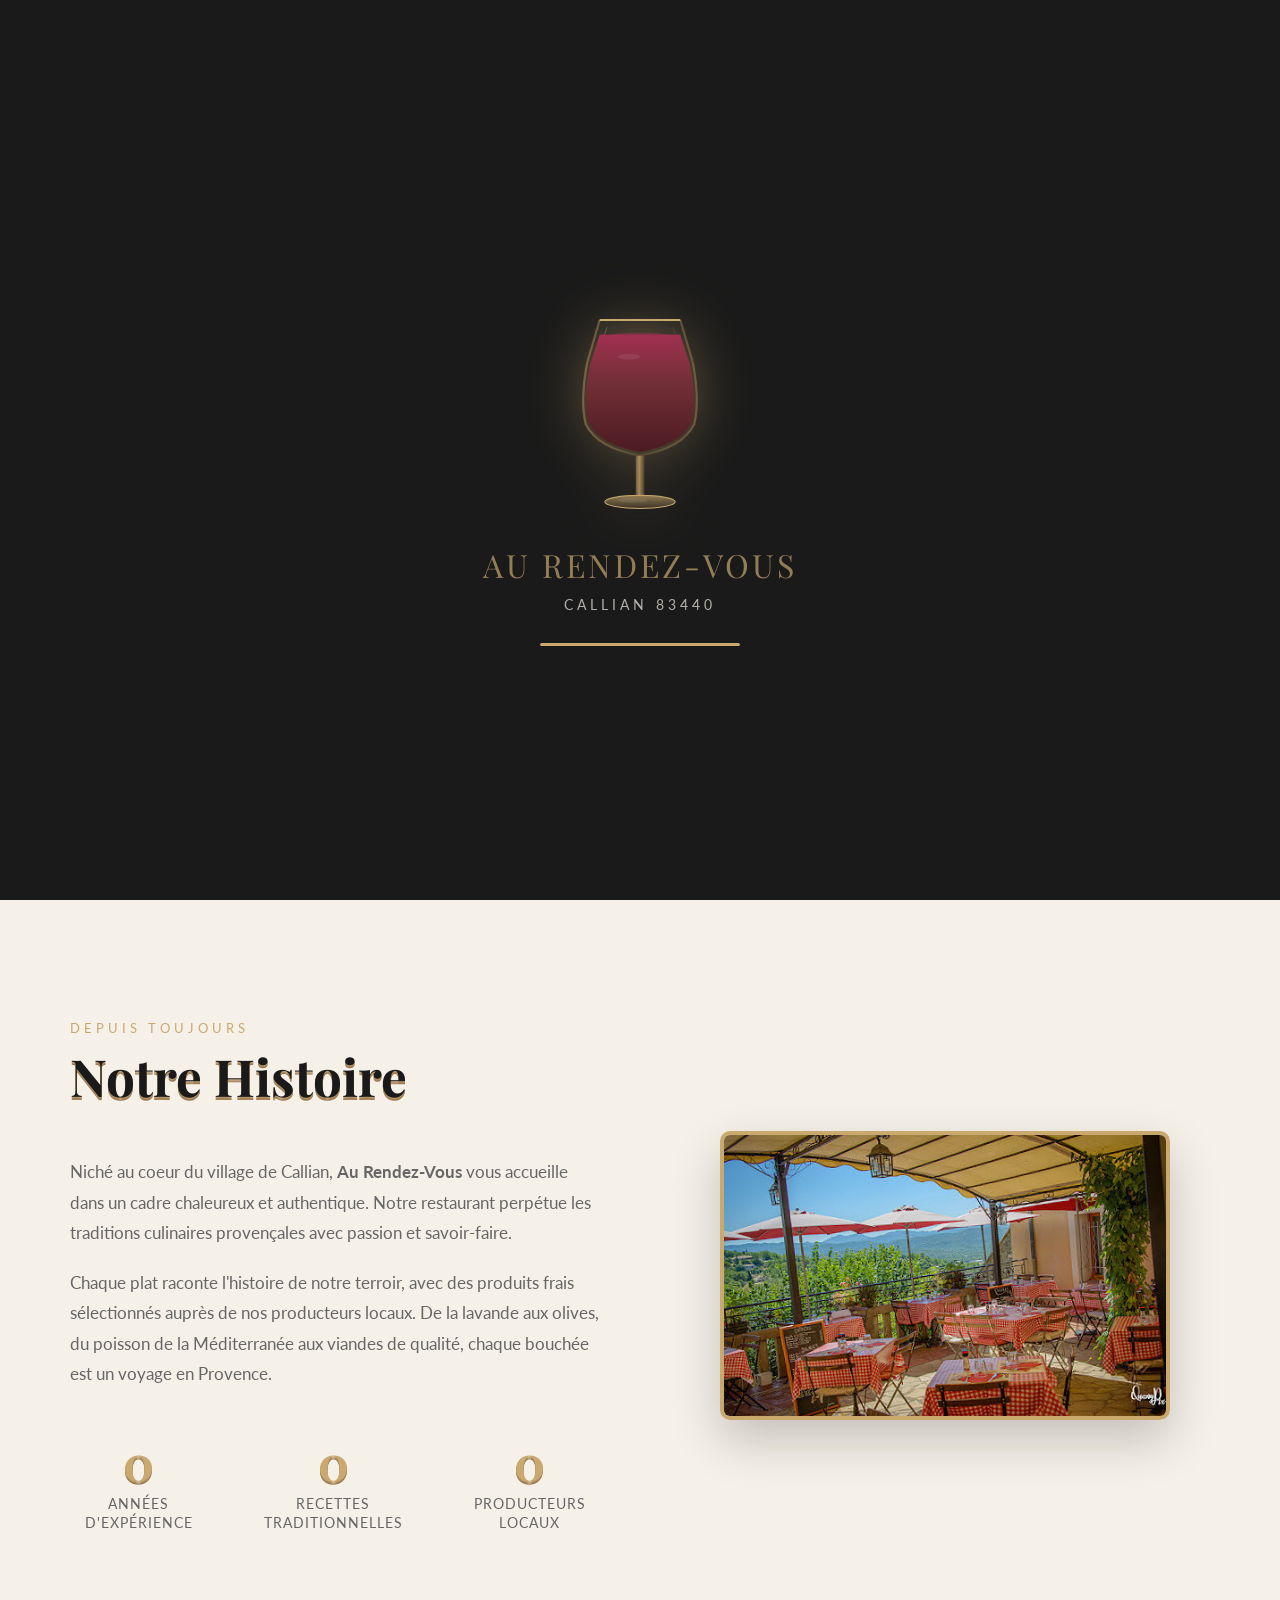
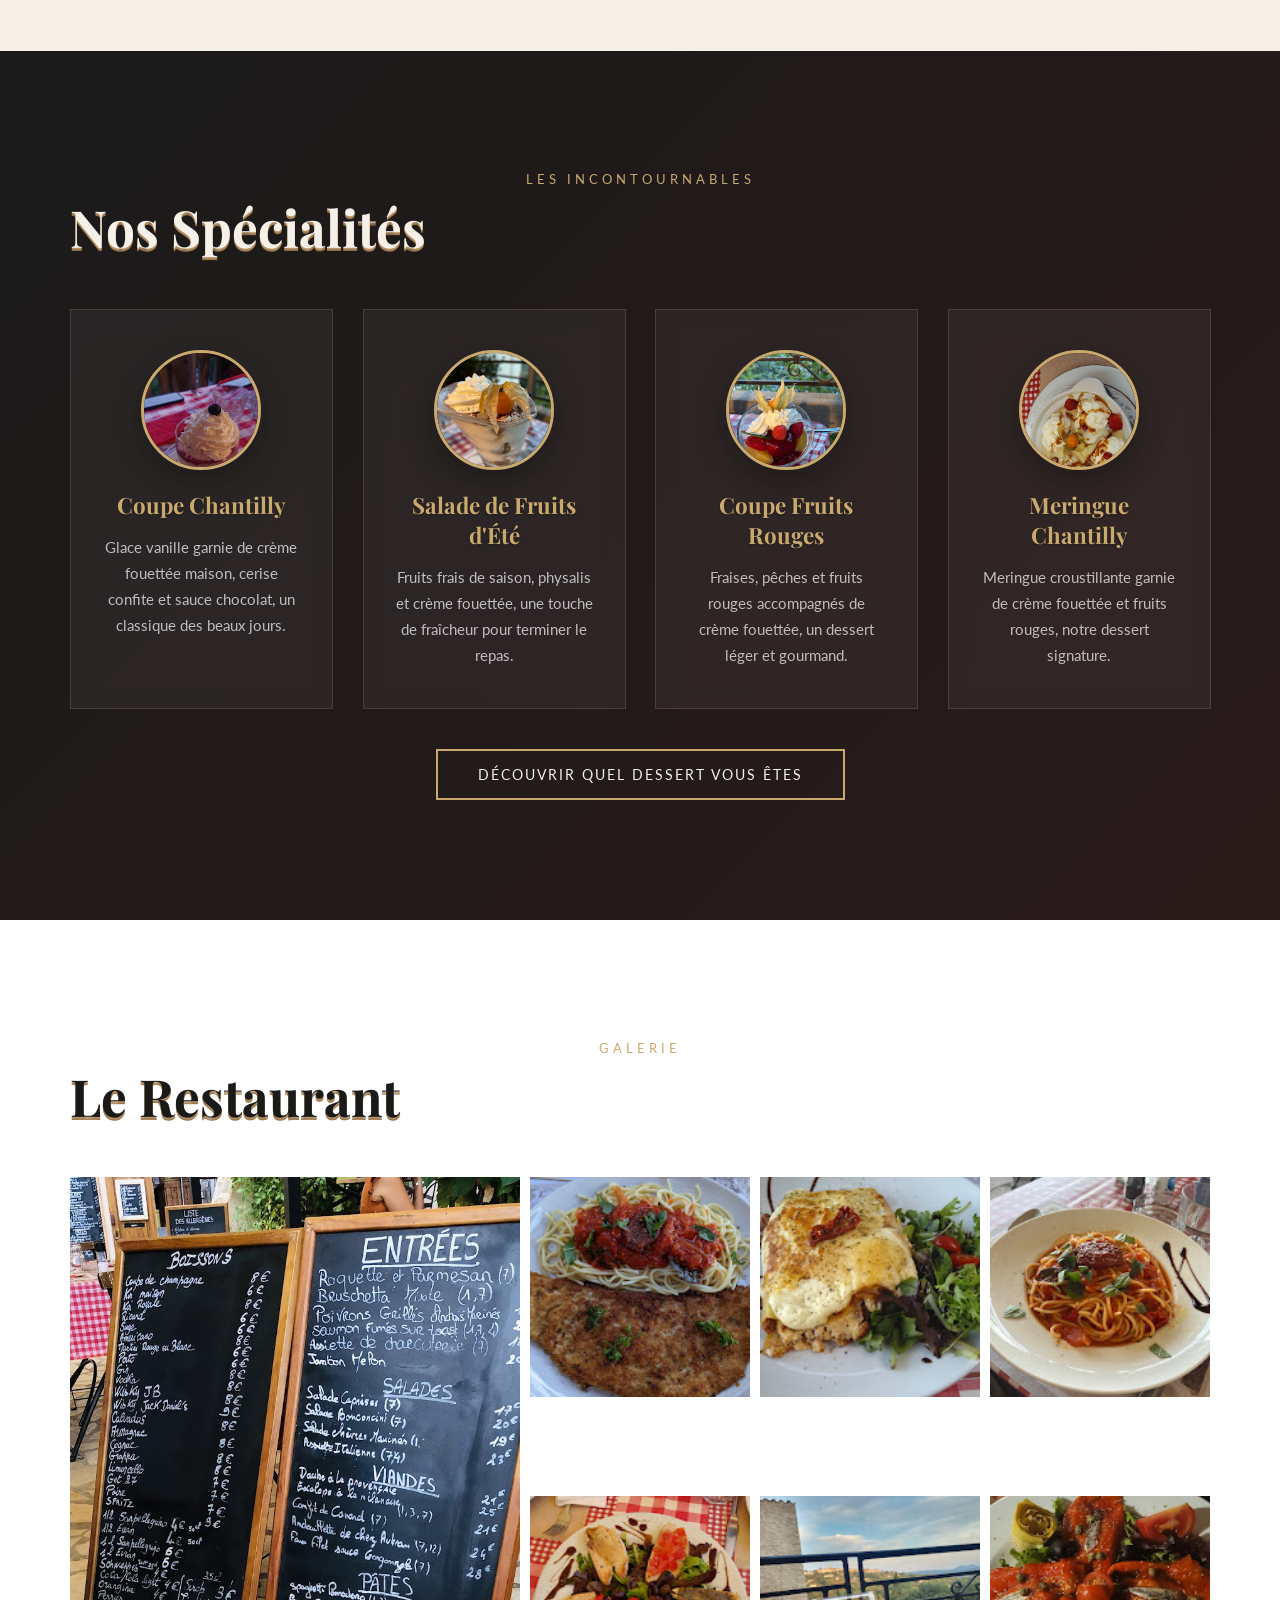
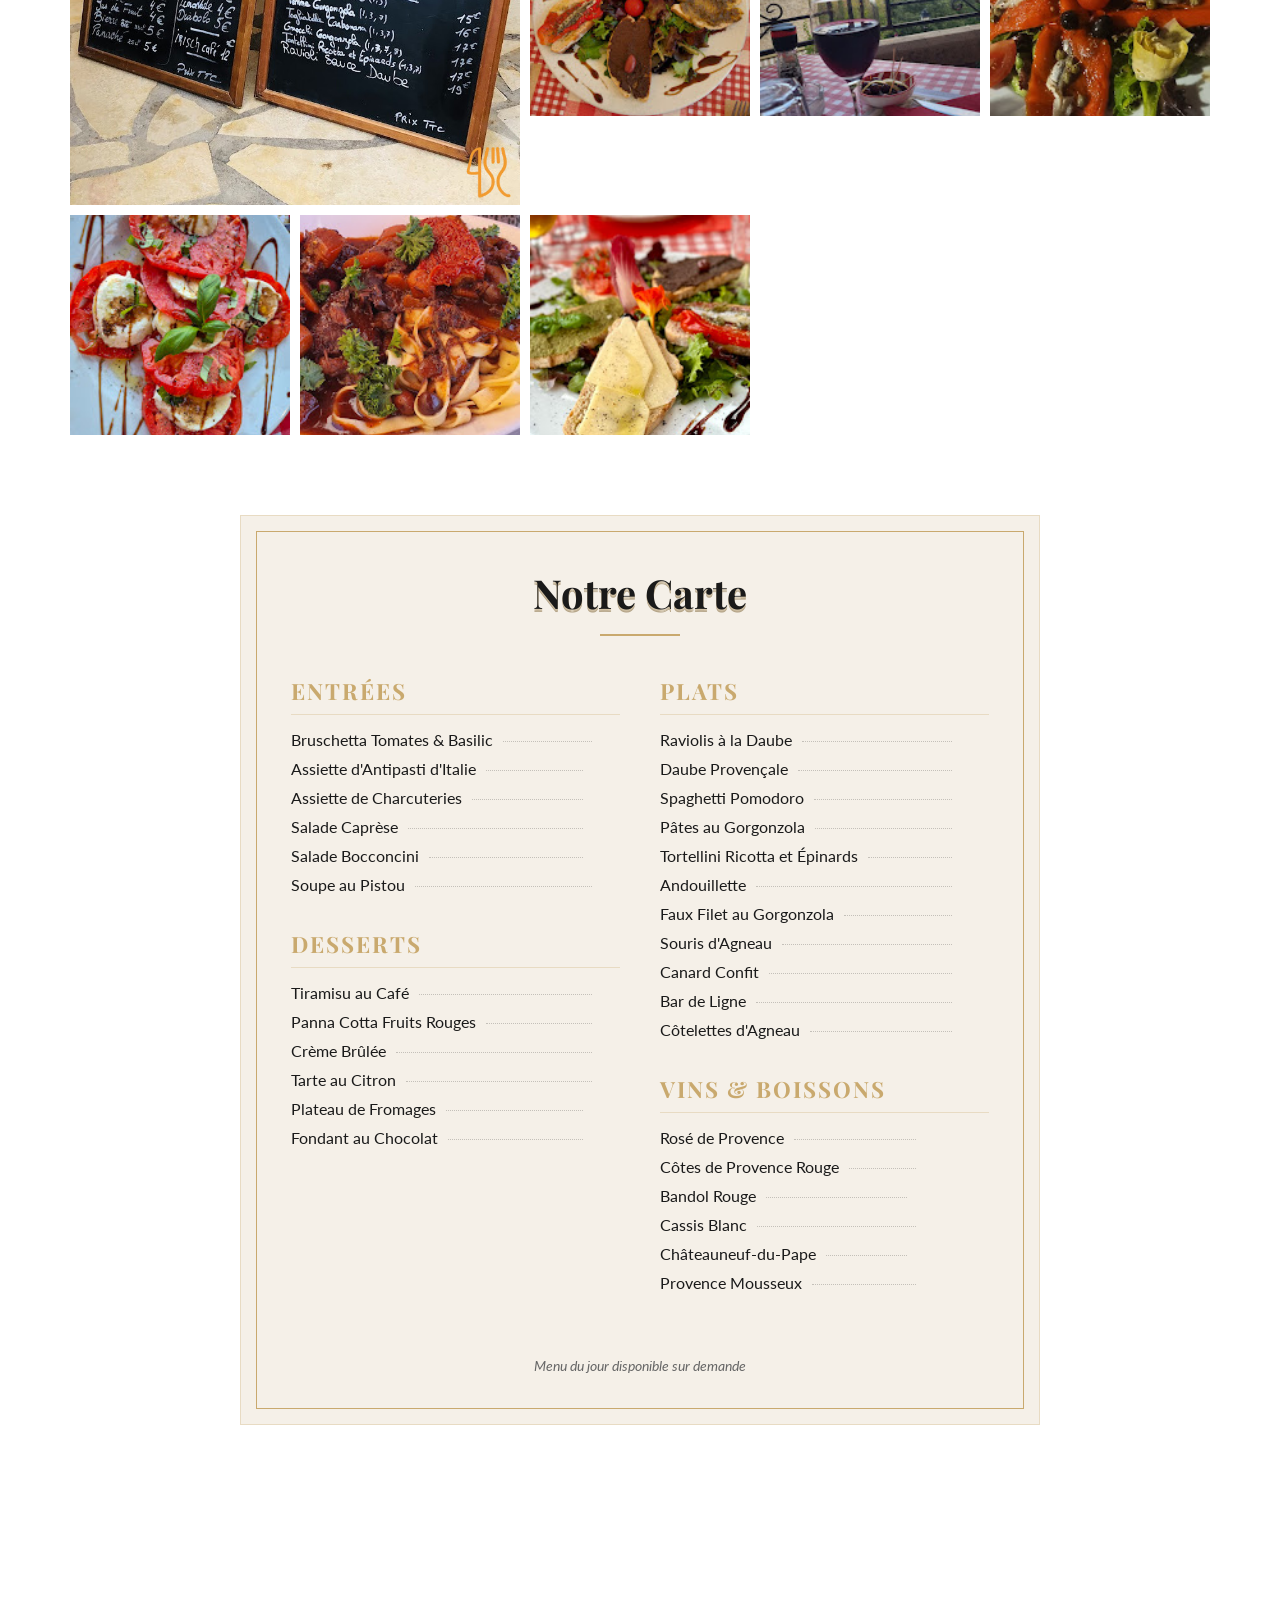
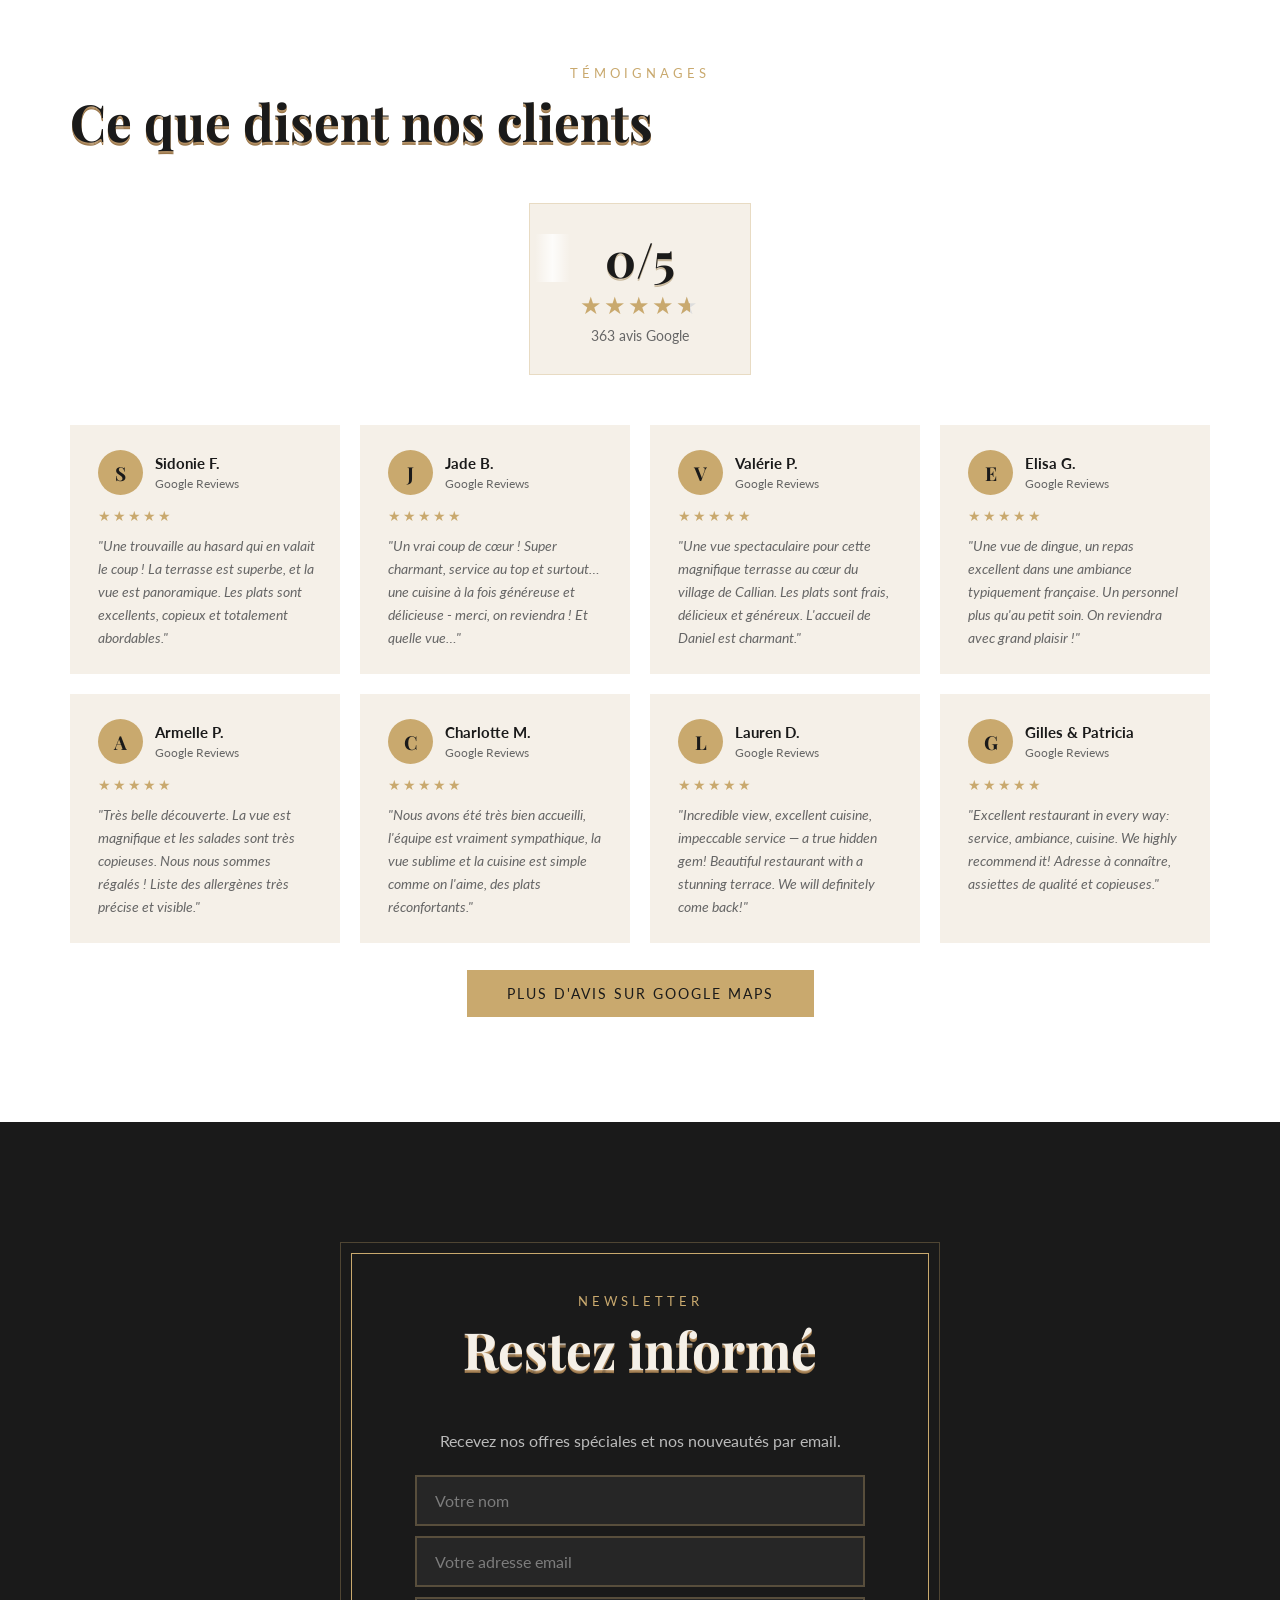
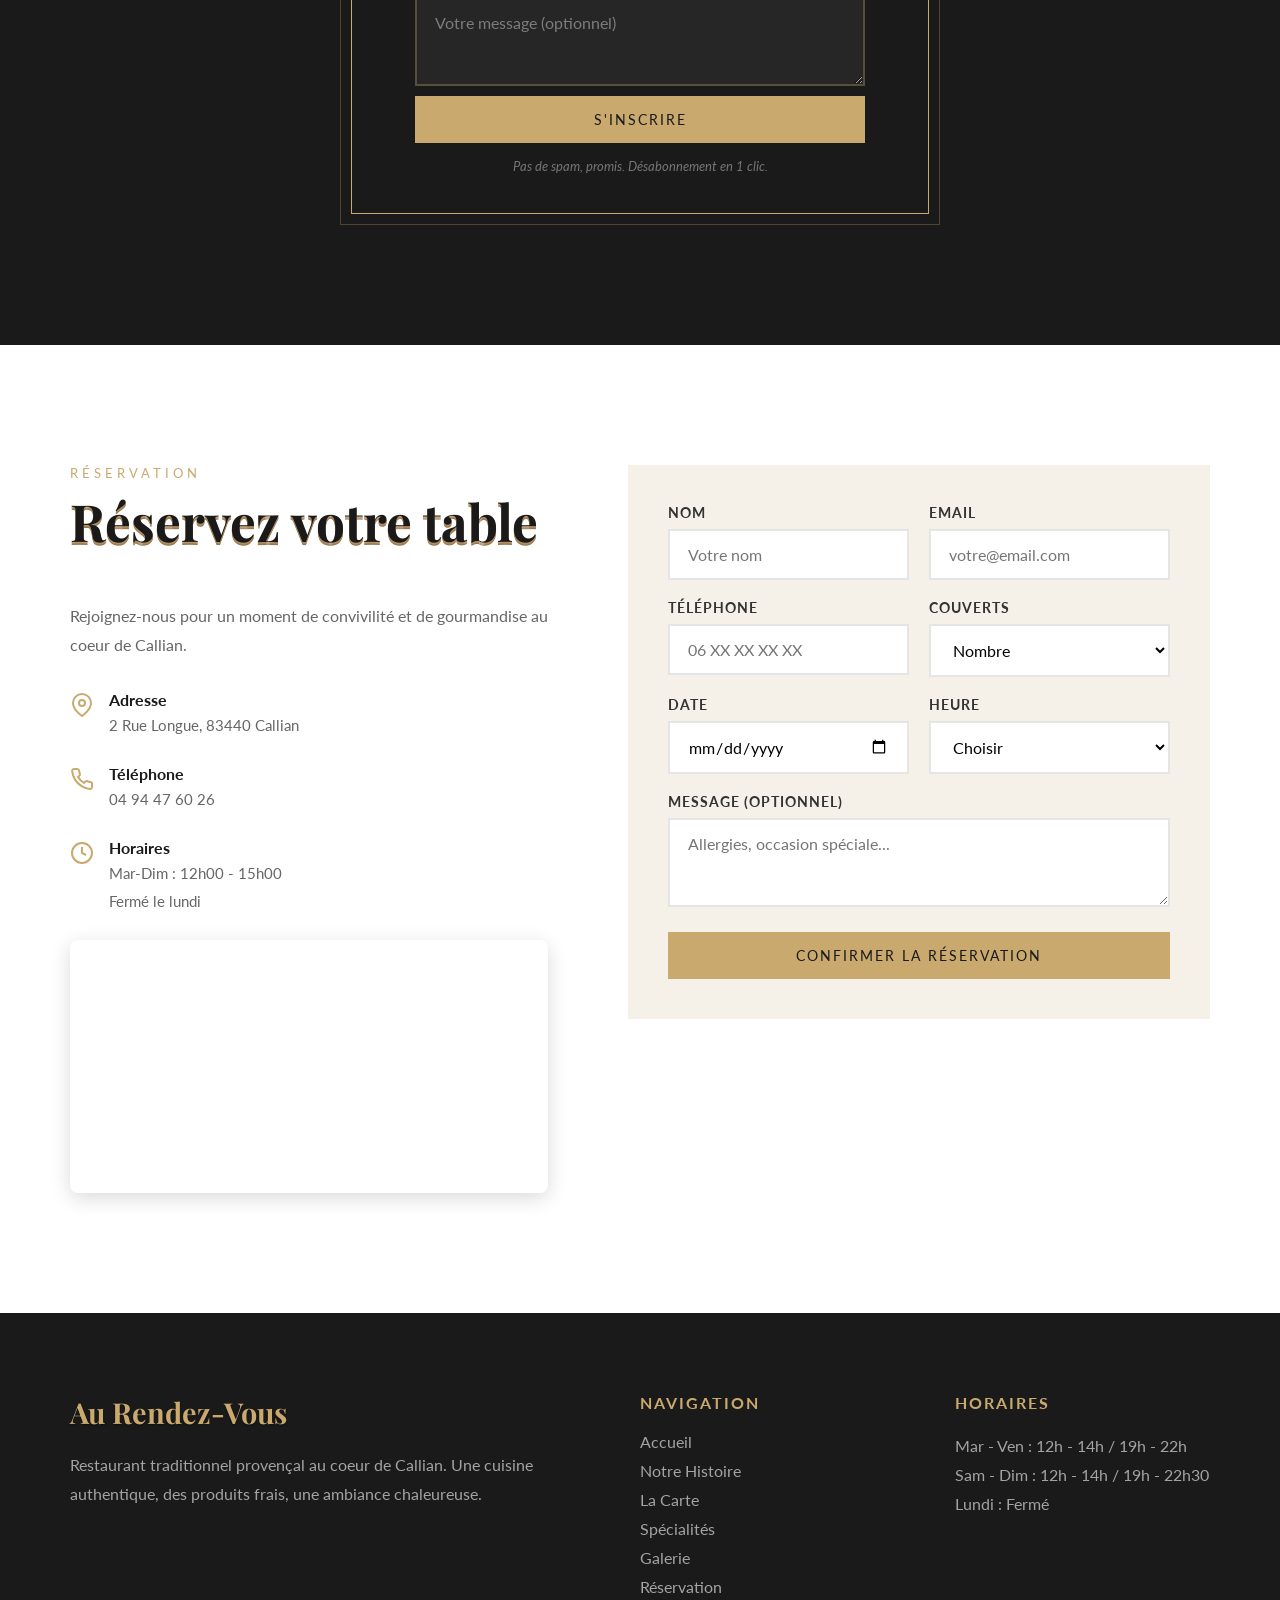
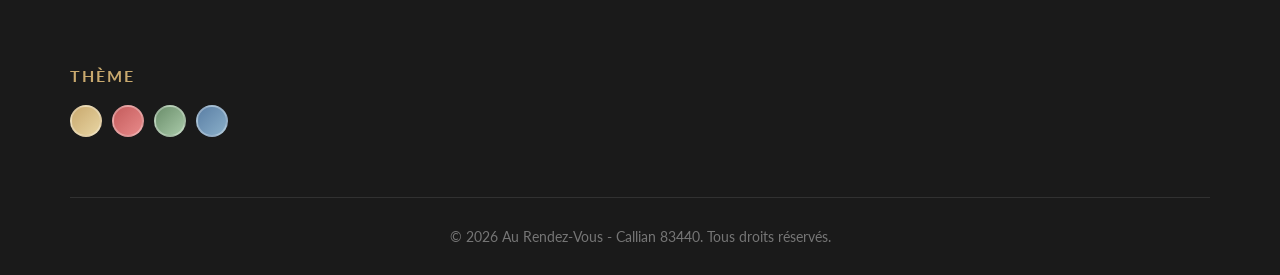
==== commit e4ee4b0b: "Add restaurant website files: index.html, style.css, app.js, images, and GUIDE-FORMSPREE.txt" ====
--- a/index.html
+++ b/index.html
@@ -3,815 +3,806 @@
 <head>
     <meta charset="UTF-8">
     <meta name="viewport" content="width=device-width, initial-scale=1.0">
-    <title>Les Olivades | Restaurant Collobrières</title>
+    <title>Au Rendez-Vous | Restaurant Traditionnel - Callian 83440 Provence</title>
+    <meta name="description" content="Restaurant Au Rendez-Vous à Callian 83440. Cuisine traditionnelle provençale, vue panoramique, terrasse. Réservation au 04 94 47 60 26. 4.6/5 sur Google.">
+    <meta name="keywords" content="restaurant Callian, restaurant provence, cuisine française, 83440, terroir provençal, vue panoramique, terrasse, daube provençale, raviolis">
+    <meta name="author" content="Au Rendez-Vous">
+    <meta name="robots" content="index, follow">
+    <meta property="og:title" content="Au Rendez-Vous | Restaurant Traditionnel - Callian 83440">
+    <meta property="og:description" content="Restaurant traditionnel provençal au coeur de Callian. Cuisine authentique, produits frais, vue panoramique. Note 4.6/5 sur Google.">
+    <meta property="og:type" content="restaurant">
+    <meta property="og:locale" content="fr_FR">
+    <meta property="og:locale:alternate" content="en_US">
+    <link rel="canonical" href="https://aurendezvous-callian.fr">
     <link rel="preconnect" href="https://fonts.googleapis.com">
-    <link rel="preconnect" href="https://fonts.gstatic.com" crossorigin>
-    <link href="https://fonts.googleapis.com/css2?family=Playfair+Display:ital,wght@0,400;0,700;1,400&family=Inter:wght@200;300;400;500&display=swap" rel="stylesheet">
-    <style>
-/* ===================================================================
-   LES OLIVADES - Complete Styles
-   =================================================================== */
-
-:root {
-    --gold: #B8965A;
-    --gold-light: #D4A84B;
-    --gold-dark: #8A6D3B;
-    --dark: #1A1A1A;
-    --cream: #FAFAF7;
-    --cream-dim: #E5E2DD;
-    --stone: #6B6B6B;
-    --text-muted: #999;
-    --font-display: 'Playfair Display', Georgia, serif;
-    --font-body: 'Inter', -apple-system, sans-serif;
-    --ease-out-expo: cubic-bezier(0.16, 1, 0.3, 1);
-    --ease-out-quart: cubic-bezier(0.25, 1, 0.5, 1);
-}
-
-*, *::before, *::after { margin: 0; padding: 0; box-sizing: border-box; }
-html { scroll-behavior: auto; -webkit-font-smoothing: antialiased; }
-body { background: var(--dark); color: var(--cream); font-family: var(--font-body); font-weight: 300; line-height: 1.6; overflow-x: hidden; }
-body.loading { overflow: hidden; }
-::selection { background: var(--gold); color: var(--cream); }
-::-webkit-scrollbar { width: 4px; }
-::-webkit-scrollbar-track { background: var(--dark); }
-::-webkit-scrollbar-thumb { background: var(--gold-dark); border-radius: 2px; }
-img { max-width: 100%; display: block; }
-a { color: inherit; text-decoration: none; }
-button { background: none; border: none; cursor: pointer; font: inherit; color: inherit; }
-
-/* LOADING */
-#loading-screen { position: fixed; top: 0; left: 0; width: 100%; height: 100%; background: var(--dark); z-index: 9999; display: flex; align-items: center; justify-content: center; opacity: 1; transition: opacity 0.5s ease-out; }
-#loading-screen.hidden { opacity: 0; pointer-events: none; }
-.loading-content { text-align: center; }
-.logo-circle { width: 280px; height: 100px; border-radius: 50px; position: relative; margin: 0 auto 40px; overflow: hidden; }
-.logo-ghost { position: absolute; top: 0; left: 0; width: 100%; height: 100%; display: flex; align-items: center; justify-content: center; font-family: var(--font-display); font-size: 1.8rem; font-weight: 700; color: var(--gold); opacity: 0.1; }
-.logo-reveal { position: absolute; top: 0; left: 0; width: 100%; height: 100%; display: flex; align-items: center; justify-content: center; font-family: var(--font-display); font-size: 1.8rem; font-weight: 700; color: var(--gold); clip-path: inset(100% 0 0 0); transition: clip-path 0.06s linear; }
-.loading-bar { width: 100px; height: 1px; background: var(--cream-dim); margin: 0 auto; overflow: hidden; }
-.loading-progress { width: 0%; height: 100%; background: var(--gold); transition: width 0.06s linear; }
-
-/* NAV */
-nav { position: fixed; top: 0; left: 0; width: 100%; z-index: 100; padding: 30px 60px; display: flex; justify-content: space-between; align-items: center; opacity: 0; transform: translateY(-100px); transition: all 0.7s var(--ease-out-expo); }
-nav.visible { opacity: 1; transform: translateY(0); }
-nav.scrolled { padding: 20px 60px; background: rgba(26, 26, 26, 0.95); backdrop-filter: blur(20px); -webkit-backdrop-filter: blur(20px); border-bottom: 1px solid rgba(107, 107, 107, 0.3); }
-.nav-logo { font-family: var(--font-display); font-size: 1.25rem; letter-spacing: 3px; color: var(--cream); }
-.nav-toggle { display: none; z-index: 200; padding: 10px; }
-.nav-toggle span { display: block; width: 25px; height: 1px; background: var(--cream); margin: 6px 0; transition: all 0.4s var(--ease-out-expo); transform-origin: center; }
-.nav-toggle.active span:nth-child(1) { transform: translateY(7px) rotate(45deg); }
-.nav-toggle.active span:nth-child(2) { opacity: 0; }
-.nav-toggle.active span:nth-child(3) { transform: translateY(-7px) rotate(-45deg); }
-.nav-links { display: flex; align-items: center; gap: 40px; }
-.nav-links a { position: relative; color: var(--cream); font-size: 0.75rem; letter-spacing: 0.2em; text-transform: uppercase; font-weight: 400; transition: opacity 0.3s ease; }
-.nav-links a::after { content: ''; position: absolute; bottom: -4px; left: 0; width: 0; height: 1px; background: var(--gold); transition: width 0.4s var(--ease-out-expo); }
-.nav-links a:hover::after { width: 100%; }
-.nav-links a:hover { opacity: 0.7; }
-
-/* HERO */
-.hero { position: relative; min-height: 100dvh; display: flex; flex-direction: column; align-items: center; justify-content: center; overflow: hidden; background: var(--dark); padding: 0 24px; }
-.hero-bg { position: absolute; top: 0; left: 0; width: 100%; height: 100%; background-image: url('images/restaurant-hero.jpg'); background-size: cover; background-position: 55% 40%; opacity: 0; will-change: transform, opacity; }
-.hero-overlay { position: absolute; top: 0; left: 0; width: 100%; height: 100%; background: rgba(0, 0, 0, 0.4); opacity: 0; }
-.hero-decorations { position: absolute; top: 0; left: 0; width: 100%; height: 100%; pointer-events: none; }
-.deco-line { position: absolute; width: 1px; height: 32px; background: rgba(255, 255, 255, 0.2); top: 50%; transform-origin: center top; transform: scaleY(0); }
-.deco-left { left: 32px; }
-.deco-right { right: 32px; }
-.hero-content { position: relative; z-index: 2; text-align: center; }
-.hero-subtitle { font-family: var(--font-body); font-size: 11px; letter-spacing: 0.35em; text-transform: uppercase; color: rgba(255, 255, 255, 0.7); margin-bottom: 40px; opacity: 0; transform: translateY(20px); filter: blur(8px); will-change: transform, filter, opacity; }
-.hero-logo { font-family: var(--font-display); font-size: clamp(3rem, 8vw, 5rem); font-weight: 400; font-style: italic; color: white; line-height: 1; margin-bottom: 40px; opacity: 0; transform: translateY(20px) scale(0.97); filter: blur(8px); will-change: transform, filter, opacity; }
-.hero-divider { width: 80px; height: 1px; background: rgba(255, 255, 255, 0.5); margin: 0 auto 40px; transform: scaleX(0); transform-origin: center; opacity: 0; will-change: transform, opacity; }
-.hero-tagline { font-size: 15px; font-weight: 300; color: rgba(255, 255, 255, 0.7); line-height: 1.8; margin-bottom: 24px; opacity: 0; transform: translateY(20px); filter: blur(6px); will-change: transform, filter, opacity; }
-.hero-address { font-size: 12px; letter-spacing: 0.2em; text-transform: uppercase; color: rgba(255, 255, 255, 0.6); margin-bottom: 40px; word-wrap: break-word; overflow-wrap: break-word; hyphens: auto; opacity: 0; transform: translateY(10px); filter: blur(6px); will-change: transform, filter, opacity; }
-.hero-cta { display: inline-block; padding: 16px 40px; font-size: 13px; letter-spacing: 0.15em; text-transform: uppercase; color: var(--dark); background: var(--cream); border-radius: 9999px; transition: all 0.3s ease; opacity: 0; transform: translateY(20px) scale(0.9); filter: blur(4px); will-change: transform, filter, opacity; }
-.hero-cta:hover { background: transparent; color: var(--cream); }
-.scroll-indicator { position: absolute; bottom: 40px; left: 50%; transform: translateX(-50%); display: flex; flex-direction: column; align-items: center; gap: 15px; opacity: 0; }
-.scroll-indicator span { font-size: 10px; letter-spacing: 0.2em; text-transform: uppercase; color: rgba(255, 255, 255, 0.5); }
-.scroll-line { width: 1px; height: 40px; background: rgba(255, 255, 255, 0.3); transform-origin: top; animation: scrollPulse 2s ease-in-out infinite; }
-
-/* SECTIONS */
-section { position: relative; z-index: 1; }
-.section-header { text-align: center; margin-bottom: 80px; }
-.section-title { font-family: var(--font-display); font-size: clamp(2rem, 5vw, 3.5rem); font-weight: 400; color: var(--cream); }
-.section-title em { color: var(--gold); font-style: italic; }
-
-/* INTRO */
-.intro { padding: 200px 10%; background: var(--dark); }
-.intro-container { display: flex; justify-content: space-between; align-items: flex-start; gap: 100px; }
-.intro-left { flex: 1; }
-.intro-right { flex: 1; padding-top: 80px; }
-.intro-right p { font-size: 1.1rem; line-height: 1.9; color: var(--stone); margin-bottom: 30px; }
-.btn-link { display: inline-block; color: var(--gold); font-size: 0.8rem; letter-spacing: 3px; text-transform: uppercase; border-bottom: 1px solid var(--gold); padding-bottom: 5px; transition: all 0.3s ease; }
-.btn-link:hover { color: var(--cream); border-color: var(--cream); }
-
-/* GALERIE */
-.gallery { padding: 150px 0; background: var(--dark); overflow: hidden; }
-.carousel-wrapper { position: relative; display: flex; align-items: center; justify-content: center; padding: 0 60px; }
-.carousel-scene { width: 100%; height: 500px; position: relative; perspective: 1200px; overflow: hidden; }
-.carousel-track { position: relative; width: 100%; height: 100%; }
-.carousel-slide { position: absolute; width: 320px; top: 50%; left: 50%; transform: translate(-50%, -50%); border-radius: 12px; overflow: hidden; cursor: pointer; box-shadow: 0 25px 60px rgba(0, 0, 0, 0.15); transition: all 0.7s var(--ease-out-expo); opacity: 0; pointer-events: none; }
-.carousel-slide.active { opacity: 1; pointer-events: auto; z-index: 10; }
-.carousel-slide img { width: 100%; height: 500px; object-fit: contain; display: block; background: #f5f5f0; }
-.slide-caption { position: absolute; bottom: 0; left: 0; width: 100%; padding: 30px 20px 16px; background: linear-gradient(to top, rgba(0, 0, 0, 0.9) 0%, rgba(0, 0, 0, 0.5) 50%, transparent 100%); display: flex; flex-direction: column; gap: 4px; opacity: 0; transform: translateY(10px); transition: all 0.4s ease; }
-.carousel-slide.active .slide-caption { opacity: 1; transform: translateY(0); }
-.slide-dish { display: flex; justify-content: space-between; align-items: baseline; gap: 12px; }
-.slide-name { font-family: var(--font-display); font-size: 1rem; color: #ffffff; line-height: 1.3; text-shadow: 0 1px 3px rgba(0, 0, 0, 0.9), 0 0 8px rgba(0, 0, 0, 0.5); }
-.slide-price { font-family: var(--font-body); font-size: 0.9rem; color: var(--gold); font-weight: 500; letter-spacing: 1px; white-space: nowrap; text-shadow: 0 1px 3px rgba(0, 0, 0, 0.9), 0 0 8px rgba(0, 0, 0, 0.5); }
-.carousel-nav { position: absolute; top: 50%; transform: translateY(-50%); z-index: 20; width: 55px; height: 55px; border-radius: 50%; background: rgba(255, 255, 255, 0.8); color: var(--dark); border: 1px solid rgba(0, 0, 0, 0.1); font-size: 1.2rem; display: flex; align-items: center; justify-content: center; transition: all 0.4s var(--ease-out-expo); backdrop-filter: blur(8px); }
-.carousel-nav:hover { background: var(--gold); color: var(--cream); border-color: var(--gold); transform: translateY(-50%) scale(1.1); }
-.carousel-prev { left: 20px; }
-.carousel-next { right: 20px; }
-
-/* MENU */
-.menu-section { padding: 200px 10%; background: var(--dark); border-top: 1px solid var(--cream-dim); }
-.menu-container { max-width: 1100px; margin: 0 auto; }
-.menu-gourmand { text-align: left; margin-bottom: 120px; padding-bottom: 100px; border-bottom: 1px dashed var(--cream-dim); }
-.menu-gourmand-header { text-align: center; margin-bottom: 70px; }
-.menu-gourmand-header h3 { font-family: var(--font-display); font-size: clamp(1.8rem, 4vw, 2.8rem); font-style: italic; color: var(--cream); margin-bottom: 15px; }
-.price-tag { font-family: var(--font-body); font-size: 1.1rem; color: var(--gold); letter-spacing: 3px; display: inline-block; animation: priceFloat 3s ease-in-out infinite; }
-.menu-steps { display: flex; flex-direction: column; gap: 50px; }
-.menu-step { padding-left: 25px; border-left: 2px solid rgba(184, 150, 90, 0.3); }
-.step-label { font-family: var(--font-body); font-size: 0.75rem; letter-spacing: 4px; text-transform: uppercase; color: var(--gold); margin-bottom: 20px; }
-.step-items { display: flex; flex-direction: column; gap: 12px; }
-.menu-choice { position: relative; padding-left: 20px; transition: transform 0.3s var(--ease-out-expo); }
-.menu-choice::before { content: "\2014"; position: absolute; left: 0; color: var(--stone); }
-.menu-choice span { font-family: var(--font-display); font-size: 1.1rem; color: var(--cream); font-style: italic; }
-.menu-choice:hover { transform: translateX(8px); }
-.menu-alacarte { display: grid; grid-template-columns: repeat(3, 1fr); gap: 60px; }
-.menu-column h4 { font-family: var(--font-body); font-size: 0.75rem; letter-spacing: 4px; text-transform: uppercase; color: var(--gold); margin-bottom: 40px; padding-bottom: 15px; border-bottom: 1px solid var(--cream-dim); }
-.menu-item { display: flex; flex-direction: column; justify-content: space-between; margin-bottom: 25px; padding: 18px; border-radius: 8px; transition: all 0.5s var(--ease-out-expo); }
-.menu-item:hover { background: rgba(184, 150, 90, 0.06); transform: perspective(800px) rotateX(2deg) rotateY(-2deg) translateZ(10px); box-shadow: 0 20px 50px rgba(0, 0, 0, 0.08); }
-.menu-item span { font-family: var(--font-display); font-size: 1.1rem; color: var(--cream); font-style: italic; line-height: 1.4; }
-.menu-item strong { font-weight: 300; font-size: 1rem; color: var(--gold); margin-top: 8px; align-self: flex-end; }
-.menu-category { margin-bottom: 100px; padding-bottom: 80px; border-bottom: 1px dashed var(--cream-dim); }
-.menu-category:last-child { border-bottom: none; margin-bottom: 0; padding-bottom: 0; }
-.menu-category-title { font-family: var(--font-display); font-size: clamp(2rem, 5vw, 3rem); font-style: italic; color: var(--cream); text-align: center; margin-bottom: 10px; }
-.menu-category-subtitle { font-family: var(--font-body); font-size: 0.85rem; color: var(--stone); text-align: center; letter-spacing: 1px; margin-bottom: 60px; }
-.menu-soir-intro { text-align: center; margin-bottom: 50px; }
-.menu-soir-intro p { font-family: var(--font-display); font-size: 1.1rem; font-style: italic; color: var(--stone); max-width: 600px; margin: 0 auto; line-height: 1.6; }
-
-/* AVIS */
-.reviews { padding: 200px 0; background: var(--dark); overflow: hidden; }
-.reviews-header { text-align: center; margin-bottom: 80px; }
-.rating { display: flex; flex-direction: column; align-items: center; justify-content: center; gap: 8px; margin-bottom: 30px; opacity: 0; }
-.rating-stars { display: flex; gap: 6px; }
-.rating-stars .star { font-size: 2rem; color: var(--gold); animation: starGlow 2s ease-in-out infinite; }
-.rating-stars .star:nth-child(1) { animation-delay: 0s; }
-.rating-stars .star:nth-child(2) { animation-delay: 0.15s; }
-.rating-stars .star:nth-child(3) { animation-delay: 0.3s; }
-.rating-stars .star:nth-child(4) { animation-delay: 0.45s; }
-.rating-stars .star:nth-child(5) { animation-delay: 0.6s; }
-.rating-stars .star.half { position: relative; color: rgba(184, 150, 90, 0.3); }
-.rating-stars .star.half::before { content: '\2605'; position: absolute; left: 0; width: 50%; overflow: hidden; color: var(--gold); }
-.rating-score { display: flex; align-items: baseline; gap: 6px; }
-.rating-number { font-family: var(--font-display); font-size: clamp(5rem, 12vw, 8rem); font-weight: 400; color: var(--gold); line-height: 1; animation: shimmer 3s ease-in-out infinite; }
-.rating-total { font-family: var(--font-display); font-size: clamp(1.5rem, 4vw, 2.5rem); color: var(--stone); font-weight: 300; }
-.rating-count { font-family: var(--font-body); font-size: 0.8rem; letter-spacing: 0.2em; text-transform: uppercase; color: var(--cream-dim); opacity: 0.6; }
-
-@keyframes shimmer {
-    0%, 100% { text-shadow: 0 4px 30px rgba(184, 150, 90, 0.35); filter: brightness(1); }
-    50% { text-shadow: 0 4px 50px rgba(184, 150, 90, 0.8), 0 0 80px rgba(184, 150, 90, 0.4), 0 0 120px rgba(184, 150, 90, 0.2); filter: brightness(1.3); }
-}
-@keyframes starGlow {
-    0%, 100% { text-shadow: 0 2px 10px rgba(184, 150, 90, 0.4); filter: brightness(1); }
-    50% { text-shadow: 0 2px 25px rgba(184, 150, 90, 0.9), 0 0 40px rgba(184, 150, 90, 0.4); filter: brightness(1.4); }
-}
-
-.maps-link { display: inline-block; margin-top: 20px; color: var(--gold); font-size: 0.9rem; letter-spacing: 1px; border-bottom: 1px solid rgba(184, 150, 90, 0.4); padding-bottom: 4px; transition: all 0.3s ease; }
-.maps-link:hover { border-color: var(--gold); color: var(--cream); }
-.reviews-track-wrapper { overflow: hidden; mask-image: linear-gradient(to right, transparent 0%, black 10%, black 90%, transparent 100%); -webkit-mask-image: linear-gradient(to right, transparent 0%, black 10%, black 90%, transparent 100%); }
-.reviews-track { display: flex; gap: 40px; width: max-content; animation: scrollReviews 50s linear infinite; }
-.reviews-track:hover { animation-play-state: paused; }
-.review-card { width: 380px; flex-shrink: 0; border-left: 1px solid var(--gold); padding-left: 30px; }
-.review-card h4 { font-size: 1rem; font-weight: 400; color: var(--cream); margin-bottom: 12px; }
-.review-card p { font-size: 0.9rem; color: var(--stone); line-height: 1.7; font-style: italic; }
-
-/* RESERVATION */
-.reservation { padding: 200px 10%; background: var(--dark); }
-.reservation-content { max-width: 800px; margin: 0 auto; text-align: center; }
-.reservation-content .section-title { color: white; margin-bottom: 20px; }
-.reservation-content p { color: rgba(255, 255, 255, 0.7); font-size: 1.1rem; margin-bottom: 40px; }
-.btn-phone { display: inline-block; padding: 20px 60px; font-family: var(--font-display); font-size: clamp(1.5rem, 4vw, 2.5rem); letter-spacing: 3px; color: var(--gold); border: 1px solid rgba(184, 150, 90, 0.3); background: rgba(184, 150, 90, 0.05); transition: all 0.4s var(--ease-out-expo); margin-bottom: 60px; }
-.btn-phone:hover { background: var(--gold); color: var(--cream); border-color: var(--gold); transform: scale(1.05); box-shadow: 0 0 60px rgba(184, 150, 90, 0.3); }
-.reservation-details { display: flex; flex-direction: column; gap: 20px; margin-top: 60px; }
-.detail-item { display: flex; flex-direction: column; gap: 5px; }
-.detail-label { font-family: var(--font-body); font-size: 0.7rem; letter-spacing: 3px; text-transform: uppercase; color: var(--gold); }
-.detail-item span:last-child { color: rgba(255, 255, 255, 0.7); font-size: 0.95rem; }
-
-/* FOOTER */
-.map-section { padding: 0 10% 100px; background: var(--dark); }
-.map-section .section-title { text-align: center; color: var(--gold); font-size: 2.2rem; margin-bottom: 40px; }
-.map-container { position: relative; width: 100%; height: 450px; border-radius: 16px; overflow: hidden; border: 1px solid rgba(255,255,255,0.06); }
-.map-container iframe { width: 100%; height: 100%; border: 0; filter: grayscale(0.6) contrast(1.1) brightness(0.7); transition: filter 0.5s ease; }
-.map-container:hover iframe { filter: grayscale(0.2) contrast(1) brightness(0.85); }
-.map-overlay { position: absolute; bottom: 0; left: 0; right: 0; padding: 30px; background: linear-gradient(transparent, rgba(26,26,26,0.95)); display: flex; justify-content: space-between; align-items: flex-end; }
-.map-overlay .map-info h3 { font-family: var(--font-display); color: var(--gold); font-size: 1.3rem; margin-bottom: 6px; }
-.map-overlay .map-info p { color: rgba(255,255,255,0.6); font-size: 0.9rem; }
-.map-overlay .btn-directions { display: inline-flex; align-items: center; gap: 8px; padding: 12px 28px; background: var(--gold); color: var(--dark); font-weight: 500; font-size: 0.85rem; letter-spacing: 1px; text-transform: uppercase; border-radius: 50px; transition: all 0.3s ease; }
-.map-overlay .btn-directions:hover { background: var(--gold-light); transform: translateY(-2px); }
-.map-overlay .btn-directions svg { width: 16px; height: 16px; }
-
-@media (max-width: 768px) { .map-section { padding: 0 20px 60px; } .map-container { height: 300px; border-radius: 12px; } .map-overlay { flex-direction: column; align-items: flex-start; gap: 16px; padding: 20px; } }
-
-footer { padding: 120px 10% 60px; background: #111; border-top: 1px solid rgba(255, 255, 255, 0.03); }
-.footer-grid { display: grid; grid-template-columns: repeat(3, 1fr); gap: 60px; margin-bottom: 60px; }
-.footer-col h4 { font-family: var(--font-body); font-size: 0.75rem; letter-spacing: 3px; text-transform: uppercase; color: var(--gold); margin-bottom: 25px; }
-.footer-col p, .footer-col a { color: rgba(255, 255, 255, 0.6); font-size: 0.9rem; line-height: 2; display: block; transition: color 0.3s ease; }
-.footer-col a:hover { color: var(--gold); }
-.footer-bottom { display: flex; justify-content: space-between; align-items: center; padding-top: 40px; border-top: 1px solid rgba(255, 255, 255, 0.03); }
-.footer-bottom p, .footer-bottom a { color: var(--stone); font-size: 0.75rem; letter-spacing: 1px; }
-.footer-bottom a:hover { color: var(--gold); }
-
-/* LIGHTBOX */
-#lightbox { position: fixed; top: 0; left: 0; width: 100vw; height: 100vh; background: rgba(0, 0, 0, 0.97); z-index: 5000; display: none; align-items: center; justify-content: center; opacity: 0; transition: opacity 0.4s ease; }
-#lightbox.active { display: flex; opacity: 1; }
-#lightbox img { max-width: 85%; max-height: 85vh; object-fit: contain; border-radius: 8px; transform: scale(0.9); transition: transform 0.5s var(--ease-out-expo); }
-#lightbox.active img { transform: scale(1); }
-.lightbox-close { position: absolute; top: 30px; right: 40px; color: white; font-size: 1.5rem; opacity: 0.5; transition: all 0.3s ease; }
-.lightbox-close:hover { opacity: 1; transform: rotate(90deg); }
-.lightbox-prev, .lightbox-next { position: absolute; top: 50%; transform: translateY(-50%); width: 55px; height: 55px; border-radius: 50%; background: rgba(255, 255, 255, 0.05); color: white; border: 1px solid rgba(255, 255, 255, 0.15); font-size: 1.2rem; display: flex; align-items: center; justify-content: center; transition: all 0.3s ease; backdrop-filter: blur(8px); }
-.lightbox-prev:hover, .lightbox-next:hover { background: var(--gold); color: var(--cream); border-color: var(--gold); }
-.lightbox-prev { left: 30px; }
-.lightbox-next { right: 30px; }
-
-/* ANIMATIONS */
-@keyframes priceFloat { 0%, 100% { transform: translateY(0); } 50% { transform: translateY(-5px); } }
-@keyframes scrollPulse { 0%, 100% { opacity: 0.3; transform: scaleY(1); } 50% { opacity: 1; transform: scaleY(1.2); } }
-@keyframes scrollReviews { 0% { transform: translateX(0); } 100% { transform: translateX(-50%); } }
-
-[data-reveal] { opacity: 0; transform: translateY(50px); transition: opacity 1s var(--ease-out-expo), transform 1s var(--ease-out-expo); }
-[data-reveal].revealed { opacity: 1; transform: translateY(0); }
-
-body::after { content: ''; position: fixed; top: 0; left: 0; width: 100%; height: 100%; background-image: url("data:image/svg+xml,%3Csvg viewBox='0 0 256 256' xmlns='http://www.w3.org/2000/svg'%3E%3Cfilter id='noise'%3E%3CfeTurbulence type='fractalNoise' baseFrequency='0.9' numOctaves='4' stitchTiles='stitch'/%3E%3C/filter%3E%3Crect width='100%25' height='100%25' filter='url(%23noise)' opacity='0.03'/%3E%3C/svg%3E"); pointer-events: none; z-index: 9998; opacity: 0.3; }
-
-/* RESPONSIVE */
-@media (max-width: 1024px) {
-    .intro-container { flex-direction: column; gap: 60px; }
-    .intro-right { padding-top: 0; }
-    .menu-alacarte { grid-template-columns: repeat(2, 1fr); gap: 40px; }
-}
-@media (max-width: 900px) {
-    nav { padding: 20px 30px; }
-    .intro, .menu-section, .reservation { padding: 120px 20px; }
-    .carousel-scene { height: 400px; }
-    .carousel-slide { width: 280px; }
-    .carousel-slide img { height: 400px; }
-    .slide-caption { padding: 20px 14px 10px; }
-    .slide-name { font-size: 0.8rem; }
-    .slide-price { font-size: 0.75rem; }
-    .footer-grid { grid-template-columns: 1fr; gap: 40px; }
-    .footer-bottom { flex-direction: column; gap: 15px; text-align: center; }
-    .deco-line { display: none; }
-}
-@media (max-width: 768px) {
-    .nav-toggle { display: block; }
-    .nav-links { position: fixed; top: 0; right: -100%; width: 75%; height: 100vh; background: rgba(26, 26, 26, 0.98); backdrop-filter: blur(30px); flex-direction: column; justify-content: center; align-items: center; gap: 35px; transition: right 0.6s var(--ease-out-expo); }
-    .nav-links.open { right: 0; }
-    .nav-links a { font-size: 0.9rem; letter-spacing: 5px; }
-    .carousel-wrapper { padding: 0 20px; }
-    .carousel-scene { height: 350px; }
-    .carousel-slide { width: 240px; }
-    .carousel-slide img { height: 350px; }
-    .slide-caption { padding: 15px 10px 8px; }
-    .slide-name { font-size: 0.7rem; }
-    .slide-price { font-size: 0.65rem; }
-    .carousel-nav { width: 45px; height: 45px; font-size: 1rem; }
-    .carousel-prev { left: 10px; }
-    .carousel-next { right: 10px; }
-    .menu-alacarte { grid-template-columns: 1fr; gap: 50px; }
-    .review-card { width: 300px; }
-    .btn-phone { padding: 15px 40px; }
-    .hero-address { font-size: 10px; letter-spacing: 0.1em; line-height: 1.8; }
-}
-@media (max-width: 480px) {
-    .hero-logo { font-size: 2.5rem; }
-    .hero-subtitle { font-size: 9px; }
-    .section-title { font-size: 1.8rem; }
-    .carousel-scene { height: 300px; }
-    .carousel-slide { width: 200px; }
-    .carousel-slide img { height: 300px; }
-    .slide-caption { padding: 12px 8px 6px; }
-    .slide-name { font-size: 0.6rem; }
-    .slide-price { font-size: 0.55rem; }
-    .logo-circle { width: 220px; height: 80px; }
-    .logo-ghost, .logo-reveal { font-size: 1.4rem; }
-}
-    </style>
+    <link href="https://fonts.googleapis.com/css2?family=Playfair+Display:wght@400;700;900&family=Lato:wght@300;400;700&display=swap" rel="stylesheet">
+    <link rel="stylesheet" href="style.css">
+    <script type="application/ld+json">
+    {
+        "@context": "https://schema.org",
+        "@type": "Restaurant",
+        "name": "Au Rendez-Vous",
+        "address": {
+            "@type": "PostalAddress",
+            "streetAddress": "2 Rue Longue",
+            "addressLocality": "Callian",
+            "postalCode": "83440",
+            "addressRegion": "Provence"
+        },
+        "telephone": "+33494476026",
+        "servesCuisine": "French, Provençal",
+        "priceRange": "$$",
+        "aggregateRating": {
+            "@type": "AggregateRating",
+            "ratingValue": "4.6",
+            "reviewCount": "363"
+        },
+        "openingHoursSpecification": [
+            {
+                "@type": "OpeningHoursSpecification",
+                "dayOfWeek": ["Tuesday","Wednesday","Thursday","Friday","Saturday","Sunday"],
+                "opens": "12:00",
+                "closes": "15:00"
+            }
+        ]
+    }
+    </script>
 </head>
 <body>
-
-    <!-- LOADING SCREEN -->
     <div id="loading-screen">
-        <div class="loading-content">
-            <div class="logo-circle">
-                <div class="logo-ghost">Les Olivades</div>
-                <div class="logo-reveal">Les Olivades</div>
-            </div>
-            <div class="loading-bar">
-                <div class="loading-progress"></div>
-            </div>
+        <div class="loader-content">
+            <svg class="luxury-logo" viewBox="0 0 300 350" xmlns="http://www.w3.org/2000/svg">
+                <defs>
+                    <linearGradient id="glass-left" x1="0%" y1="0%" x2="100%" y2="0%">
+                        <stop offset="0%" style="stop-color:#A08050;stop-opacity:0.6"/>
+                        <stop offset="100%" style="stop-color:#C9A96E;stop-opacity:0.15"/>
+                    </linearGradient>
+                    <linearGradient id="glass-right" x1="0%" y1="0%" x2="100%" y2="0%">
+                        <stop offset="0%" style="stop-color:#C9A96E;stop-opacity:0.15"/>
+                        <stop offset="100%" style="stop-color:#A08050;stop-opacity:0.5"/>
+                    </linearGradient>
+                    <linearGradient id="glass-fill" x1="0%" y1="0%" x2="0%" y2="100%">
+                        <stop offset="0%" style="stop-color:#C9A96E;stop-opacity:0.05"/>
+                        <stop offset="100%" style="stop-color:#8A7045;stop-opacity:0.15"/>
+                    </linearGradient>
+                    <linearGradient id="wine-gradient" x1="0%" y1="0%" x2="0%" y2="100%">
+                        <stop offset="0%" style="stop-color:#A03050"/>
+                        <stop offset="40%" style="stop-color:#722F37"/>
+                        <stop offset="100%" style="stop-color:#4A1A20"/>
+                    </linearGradient>
+                    <linearGradient id="stem-grad" x1="0%" y1="0%" x2="100%" y2="0%">
+                        <stop offset="0%" style="stop-color:#8A7045;stop-opacity:0.5"/>
+                        <stop offset="40%" style="stop-color:#C9A96E;stop-opacity:0.8"/>
+                        <stop offset="100%" style="stop-color:#7A6040;stop-opacity:0.5"/>
+                    </linearGradient>
+                    <linearGradient id="base-grad" x1="0%" y1="0%" x2="0%" y2="100%">
+                        <stop offset="0%" style="stop-color:#C9A96E;stop-opacity:0.7"/>
+                        <stop offset="100%" style="stop-color:#8A7045;stop-opacity:0.3"/>
+                    </linearGradient>
+                    <clipPath id="wine-clip">
+                        <path d="M100 95 L82 150 Q72 200 80 230 Q95 260 150 270 Q205 260 220 230 Q228 200 218 150 L200 95 Z"/>
+                    </clipPath>
+                </defs>
+                
+                <!-- Glass body -->
+                <path d="M95 90 L78 148 Q68 200 76 232 Q92 265 150 275 Q208 265 224 232 Q232 200 222 148 L205 90 Z" 
+                      fill="url(#glass-fill)"/>
+                
+                <!-- Glass left edge -->
+                <path d="M95 90 L78 148 Q68 200 76 232 Q92 265 150 275" 
+                      fill="none" stroke="url(#glass-left)" stroke-width="3"/>
+                
+                <!-- Glass right edge -->
+                <path d="M205 90 L222 148 Q232 200 224 232 Q208 265 150 275" 
+                      fill="none" stroke="url(#glass-right)" stroke-width="3"/>
+                
+                <!-- Glass top opening -->
+                <line x1="95" y1="90" x2="205" y2="90" stroke="#C9A96E" stroke-width="2.5"/>
+                
+                <!-- Glass inner highlights -->
+                <path d="M105 100 L88 150 Q80 195 85 225" 
+                      fill="none" stroke="#E8D5A3" stroke-width="1.2" opacity="0.3"/>
+                <path d="M195 100 L212 150 Q220 195 215 225" 
+                      fill="none" stroke="#E8D5A3" stroke-width="0.8" opacity="0.2"/>
+                <path d="M130 110 L125 170 Q122 210 130 240" 
+                      fill="none" stroke="white" stroke-width="1" opacity="0.15"/>
+                
+                <!-- Stem -->
+                <rect x="144" y="275" width="12" height="55" rx="1" fill="url(#stem-grad)"/>
+                <line x1="146" y1="278" x2="146" y2="325" stroke="#E8D5A3" stroke-width="0.8" opacity="0.3"/>
+                
+                <!-- Base -->
+                <ellipse cx="150" cy="338" rx="48" ry="9" fill="url(#base-grad)"/>
+                <ellipse cx="150" cy="338" rx="48" ry="9" fill="none" stroke="#C9A96E" stroke-width="1.5"/>
+                <ellipse cx="140" cy="336" rx="20" ry="3" fill="white" opacity="0.08"/>
+                
+                <!-- Wine fill - rises from bottom -->
+                <rect x="60" y="110" width="180" height="165" fill="url(#wine-gradient)" clip-path="url(#wine-clip)">
+                    <animate attributeName="y" from="275" to="110" dur="2.5s" fill="freeze"/>
+                </rect>
+                
+                <!-- Wine surface -->
+                <ellipse cx="150" cy="115" rx="52" ry="8" fill="#A03050" opacity="0.5">
+                    <animate attributeName="cy" from="275" to="115" dur="2.5s" fill="freeze"/>
+                </ellipse>
+                
+                <!-- Wine shine -->
+                <ellipse cx="135" cy="140" rx="15" ry="4" fill="white" opacity="0.08">
+                    <animate attributeName="cy" from="275" to="140" dur="2.5s" fill="freeze"/>
+                </ellipse>
+            </svg>
+            <div class="loading-text">AU RENDEZ-VOUS</div>
+            <div class="loading-subtext">CALLIAN 83440</div>
+            <div class="loading-bar"><div class="loading-fill"></div></div>
         </div>
     </div>
 
-    <!-- NAVIGATION -->
+    <canvas id="bg-canvas"></canvas>
+
     <nav id="navbar">
-        <div class="nav-logo">LES OLIVADES</div>
-        <button class="nav-toggle" id="navToggle" aria-label="Menu" aria-expanded="false">
+        <div class="nav-brand">Au Rendez-Vous</div>
+        <ul class="nav-links">
+            <li><a href="#accueil" data-fr="Accueil" data-en="Home">Accueil</a></li>
+            <li><a href="#notre-histoire" data-fr="Notre Histoire" data-en="Our Story">Notre Histoire</a></li>
+            <li><a href="#la-carte" data-fr="La Carte" data-en="Menu">La Carte</a></li>
+            <li><a href="#specialites" data-fr="Spécialités" data-en="Specialties">Spécialités</a></li>
+            <li><a href="#galerie" data-fr="Galerie" data-en="Gallery">Galerie</a></li>
+            <li><a href="#avis" data-fr="Avis" data-en="Reviews">Avis</a></li>
+            <li><a href="#reservation" data-fr="Réservation" data-en="Reservation">Réservation</a></li>
+        </ul>
+        <div class="nav-right">
+            <a href="https://wa.me/33494476026" target="_blank" class="social-link" aria-label="WhatsApp">
+                <svg width="20" height="20" viewBox="0 0 24 24" fill="#C9A96E"><path d="M17.472 14.382c-.297-.149-1.758-.867-2.03-.967-.273-.099-.471-.148-.67.15-.197.297-.767.966-.94 1.164-.173.199-.347.223-.644.075-.297-.15-1.255-.463-2.39-1.475-.883-.788-1.48-1.761-1.653-2.059-.173-.297-.018-.458.13-.606.134-.133.298-.347.446-.52.149-.174.198-.298.298-.497.099-.198.05-.371-.025-.52-.075-.149-.669-1.612-.916-2.207-.242-.579-.487-.5-.669-.51-.173-.008-.371-.01-.57-.01-.198 0-.52.074-.792.372-.272.297-1.04 1.016-1.04 2.479 0 1.462 1.065 2.875 1.213 3.074.149.198 2.096 3.2 5.077 4.487.709.306 1.262.489 1.694.625.712.227 1.36.195 1.871.118.571-.085 1.758-.719 2.006-1.413.248-.694.248-1.289.173-1.413-.074-.124-.272-.198-.57-.347m-5.421 7.403h-.004a9.87 9.87 0 01-5.031-1.378l-.361-.214-3.741.982.998-3.648-.235-.374a9.86 9.86 0 01-1.51-5.26c.001-5.45 4.436-9.884 9.888-9.884 2.64 0 5.122 1.03 6.988 2.898a9.825 9.825 0 012.893 6.994c-.003 5.45-4.437 9.884-9.885 9.884m8.413-18.297A11.815 11.815 0 0012.05 0C5.495 0 .16 5.335.157 11.892c0 2.096.547 4.142 1.588 5.945L.057 24l6.305-1.654a11.882 11.882 0 005.683 1.448h.005c6.554 0 11.89-5.335 11.893-11.893a11.821 11.821 0 00-3.48-8.413z"/></svg>
+            </a>
+            <a href="https://www.facebook.com/aurendezvouscallian/" target="_blank" class="social-link" aria-label="Facebook">
+                <svg width="20" height="20" viewBox="0 0 24 24" fill="#C9A96E"><path d="M24 12.073c0-6.627-5.373-12-12-12s-12 5.373-12 12c0 5.99 4.388 10.954 10.125 11.854v-8.385H7.078v-3.47h3.047V9.43c0-3.007 1.792-4.669 4.533-4.669 1.312 0 2.686.235 2.686.235v2.953H15.83c-1.491 0-1.956.925-1.956 1.874v2.25h3.328l-.532 3.47h-2.796v8.385C19.612 23.027 24 18.062 24 12.073z"/></svg>
+            </a>
+            <a href="https://www.google.com/maps/search/Au+Rendez-Vous+2+Rue+Longue+83440+Callian" target="_blank" class="social-link" aria-label="Google Maps">
+                <svg width="20" height="20" viewBox="0 0 24 24" fill="#C9A96E"><path d="M12 2C8.13 2 5 5.13 5 9c0 5.25 7 13 7 13s7-7.75 7-13c0-3.87-3.13-7-7-7zm0 9.5c-1.38 0-2.5-1.12-2.5-2.5s1.12-2.5 2.5-2.5 2.5 1.12 2.5 2.5-1.12 2.5-2.5 2.5z"/></svg>
+            </a>
+            <button class="lang-toggle" id="langToggle" aria-label="Switch language">
+                <span class="lang-fr">EN</span>
+                <span class="lang-en" style="display:none">FR</span>
+            </button>
+        </div>
+        <button class="nav-toggle" aria-label="Menu">
             <span></span><span></span><span></span>
         </button>
-        <div class="nav-links" id="navLinks">
-            <a href="#philosophie">Philosophie</a>
-            <a href="#galerie">Galerie</a>
-            <a href="#carte">La Carte</a>
-            <a href="#avis">Avis</a>
-            <a href="#reservation">Réserver</a>
-            <a href="#map">Plan</a>
-        </div>
     </nav>
 
-    <!-- HERO -->
-    <section class="hero" id="accueil">
+    <header id="accueil" class="hero">
         <div class="hero-bg"></div>
-        <div class="hero-overlay"></div>
-        <div class="hero-decorations">
-            <div class="deco-line deco-left"></div>
-            <div class="deco-line deco-right"></div>
-        </div>
         <div class="hero-content">
-            <p class="hero-subtitle">Restaurant — Collobrières</p>
-            <h1 class="hero-logo">Les Olivades</h1>
-            <div class="hero-divider"></div>
-            <p class="hero-tagline">
-                Nico et Alban vous accueillent sur la Place de la Libération, à l'ombre des platanes, au cœur du village de Collobrières.
-            </p>
-            <p class="hero-address">
-                5 Place de la Libération<br>
-                83610 Collobrières<br>
-                04 94 28 16 24
-            </p>
-            <a href="#reservation" class="hero-cta">Réserver une table</a>
+            <p class="hero-subtitle">Restaurant Traditionnel</p>
+            <h1 class="hero-title">Au Rendez-Vous</h1>
+            <p class="hero-location">Callian 83440 - Provence</p>
+            <p class="hero-tagline">Une expérience culinaire authentique au coeur de la Provence</p>
+            <div class="hero-buttons">
+                <a href="#reservation" class="btn btn-primary">Réserver une table</a>
+                <a href="#menu" class="btn btn-secondary">Découvrir la carte</a>
+            </div>
         </div>
         <div class="scroll-indicator">
-            <span>Défiler</span>
+            <span class="scroll-text">Glisser</span>
             <div class="scroll-line"></div>
         </div>
+    </header>
+
+    <section id="notre-histoire" class="section story-section">
+        <div class="container">
+            <div class="story-grid">
+                <div class="story-text">
+                    <span class="section-label">Depuis toujours</span>
+                    <div class="section-title-3d"><h2>Notre Histoire</h2></div>
+                    <p>Niché au coeur du village de Callian, <strong>Au Rendez-Vous</strong> vous accueille dans un cadre chaleureux et authentique. Notre restaurant perpétue les traditions culinaires provençales avec passion et savoir-faire.</p>
+                    <p>Chaque plat raconte l'histoire de notre terroir, avec des produits frais sélectionnés auprès de nos producteurs locaux. De la lavande aux olives, du poisson de la Méditerranée aux viandes de qualité, chaque bouchée est un voyage en Provence.</p>
+                    <div class="story-stats">
+                        <div class="stat">
+                            <span class="stat-number" data-target="25">0</span>
+                            <span class="stat-label">Années d'expérience</span>
+                        </div>
+                        <div class="stat">
+                            <span class="stat-number" data-target="100">0</span>
+                            <span class="stat-label">Recettes traditionnelles</span>
+                        </div>
+                        <div class="stat">
+                            <span class="stat-number" data-target="15">0</span>
+                            <span class="stat-label">Producteurs locaux</span>
+                        </div>
+                    </div>
+                </div>
+                <div class="story-visual">
+                    <div class="story-image">
+                        <img src="images/terrasse-restaurant.jpg" alt="Terrasse du restaurant avec vue panoramique">
+                    </div>
+                </div>
+            </div>
+        </div>
     </section>
 
-    <main id="content">
-
-        <!-- PHILOSOPHIE -->
-        <section class="intro" id="philosophie">
-            <div class="intro-container">
-                <div class="intro-left">
-                    <h2 class="section-title" data-reveal>Une cuisine <em>authentique</em><br>et <em>solaire</em></h2>
-                </div>
-                <div class="intro-right">
-                    <p data-reveal>Nico et Alban vous accueillent sur la Place de la Libération, à l'ombre des platanes. Aux Olivades, nous croyons qu'une carte minimaliste est le gage d'une exigence absolue : tout est fait maison, à partir de produits locaux bruts.</p>
-                    <p data-reveal>Du tartare de thon au tiramisu framboise-pistache, chaque assiette est une invitation à voyager au cœur de notre terroir provençal.</p>
-                    <a href="#galerie" class="btn-link" data-reveal>Découvrir les assiettes</a>
-                </div>
-            </div>
-        </section>
-
-        <!-- GALERIE -->
-        <section class="gallery" id="galerie">
-            <div class="section-header" data-reveal>
-                <h2 class="section-title">La Carte Visuelle</h2>
-            </div>
-            <div class="carousel-wrapper">
-                <button class="carousel-nav carousel-prev" aria-label="Précédent">&#10094;</button>
-                <div class="carousel-scene" id="carouselScene">
-                    <div class="carousel-track" id="carouselTrack">
-                        <div class="carousel-slide active" data-index="0">
-                            <img src="images/plat-tataki-thon.jpg" alt="Plats Les Olivades" loading="lazy">
-                            <div class="slide-caption">
-                                <div class="slide-dish"><span class="slide-name">Steak grillé, légumes & pommes de terre</span><span class="slide-price">28€</span></div>
-                                <div class="slide-dish"><span class="slide-name">Tataki de Thon, 4 sésames</span><span class="slide-price">24€</span></div>
-                                <div class="slide-dish"><span class="slide-name">Poulpe grillé, pommes de terre</span><span class="slide-price">24€</span></div>
-                                <div class="slide-dish"><span class="slide-name">Palourdes</span><span class="slide-price">~26€</span></div>
-                            </div>
-                        </div>
-                        <div class="carousel-slide" data-index="1">
-                            <img src="images/plat-tartare-boeuf.jpg" alt="Plats Les Olivades" loading="lazy">
-                            <div class="slide-caption">
-                                <div class="slide-dish"><span class="slide-name">Dessert crème & fruits rouges</span><span class="slide-price">10€</span></div>
-                                <div class="slide-dish"><span class="slide-name">Tartare de Bœuf, frites & parmesan</span><span class="slide-price">22€</span></div>
-                                <div class="slide-dish"><span class="slide-name">Viande marinée, crudités</span><span class="slide-price">24€</span></div>
-                            </div>
-                        </div>
-                        <div class="carousel-slide" data-index="2">
-                            <img src="images/plat-grand-aioli.jpg" alt="Plats Les Olivades" loading="lazy">
-                            <div class="slide-caption">
-                                <div class="slide-dish"><span class="slide-name">Bouchées chocolat skewers</span><span class="slide-price">12€</span></div>
-                                <div class="slide-dish"><span class="slide-name">Dessert chocolat mousse</span><span class="slide-price">10€</span></div>
-                                <div class="slide-dish"><span class="slide-name">Le Grand Aïoli</span><span class="slide-price">26€</span></div>
-                                <div class="slide-dish"><span class="slide-name">Rillettes & pain grillé</span><span class="slide-price">12€</span></div>
-                            </div>
-                        </div>
-                        <div class="carousel-slide" data-index="3">
-                            <img src="images/plat-sous-noix-veau.jpg" alt="Plats Les Olivades" loading="lazy">
-                            <div class="slide-caption">
-                                <div class="slide-dish"><span class="slide-name">Sous-noix de Veau, légumes croquants</span><span class="slide-price">22€</span></div>
-                                <div class="slide-dish"><span class="slide-name">Tartare de Thon, légumes</span><span class="slide-price">24€</span></div>
-                                <div class="slide-dish"><span class="slide-name">Tiramisu</span><span class="slide-price">12€</span></div>
-                                <div class="slide-dish"><span class="slide-name">Éclair mousse</span><span class="slide-price">12€</span></div>
-                            </div>
-                        </div>
-                        <div class="carousel-slide" data-index="4">
-                            <img src="images/plat-lasagnes.jpg" alt="Plats Les Olivades" loading="lazy">
-                            <div class="slide-caption">
-                                <div class="slide-dish"><span class="slide-name">Salade de chèvre, croutons & jambon</span><span class="slide-price">14€</span></div>
-                                <div class="slide-dish"><span class="slide-name">Noix de Saint-Jacques, légumes</span><span class="slide-price">~28€</span></div>
-                                <div class="slide-dish"><span class="slide-name">Lasagnes de Bœuf</span><span class="slide-price">~20€</span></div>
-                                <div class="slide-dish"><span class="slide-name">Salade de pâtes, viande & pommes de terre</span><span class="slide-price">22€</span></div>
-                            </div>
-                        </div>
-                        <div class="carousel-slide" data-index="5">
-                            <img src="images/plat-tiramisu.jpg" alt="Plats Les Olivades" loading="lazy">
-                            <div class="slide-caption">
-                                <div class="slide-dish"><span class="slide-name">Brioche maison</span><span class="slide-price">-</span></div>
-                                <div class="slide-dish"><span class="slide-name">Tiramisu Framboise Pistache</span><span class="slide-price">12€</span></div>
-                                <div class="slide-dish"><span class="slide-name">Escalope panée, frites</span><span class="slide-price">22€</span></div>
-                                <div class="slide-dish"><span class="slide-name">Vins de Collobrières</span><span class="slide-price">-</span></div>
-                            </div>
-                        </div>
-                        <div class="carousel-slide" data-index="6">
-                            <img src="images/plat-eclair-chataigne.jpg" alt="Plats Les Olivades" loading="lazy">
-                            <div class="slide-caption">
-                                <div class="slide-dish"><span class="slide-name">Éclair Mousse Châtaigne</span><span class="slide-price">12€</span></div>
-                                <div class="slide-dish"><span class="slide-name">Salade de fruits & crème</span><span class="slide-price">10€</span></div>
-                                <div class="slide-dish"><span class="slide-name">Éclair glace, abricot & fraise</span><span class="slide-price">12€</span></div>
-                            </div>
-                        </div>
-                        <div class="carousel-slide" data-index="7">
-                            <img src="images/plat-saumon-entree.jpg" alt="Plats Les Olivades" loading="lazy">
-                            <div class="slide-caption">
-                                <div class="slide-dish"><span class="slide-name">Saumon fumé, petites toasts</span><span class="slide-price">14€</span></div>
-                                <div class="slide-dish"><span class="slide-name">Dessert crème, fruits rouges & meringue</span><span class="slide-price">10€</span></div>
-                                <div class="slide-dish"><span class="slide-name">Cheesecake</span><span class="slide-price">10€</span></div>
-                            </div>
-                        </div>
-                        <div class="carousel-slide" data-index="8">
-                            <img src="images/plat-mousse-chocolat.jpg" alt="Plats Les Olivades" loading="lazy">
-                            <div class="slide-caption">
-                                <div class="slide-dish"><span class="slide-name">Mousse au Chocolat, fruits</span><span class="slide-price">~10€</span></div>
-                                <div class="slide-dish"><span class="slide-name">Gigot d'Agneau, couscous & légumes</span><span class="slide-price">~26€</span></div>
-                                <div class="slide-dish"><span class="slide-name">Tartare de Bœuf, frites & parmesan</span><span class="slide-price">22€</span></div>
-                                <div class="slide-dish"><span class="slide-name">Salade de saison</span><span class="slide-price">12€</span></div>
-                            </div>
-                        </div>
-                    </div>
-                </div>
-                <button class="carousel-nav carousel-next" aria-label="Suivant">&#10095;</button>
-            </div>
-        </section>
-
-        <!-- LA CARTE -->
-        <section class="menu-section" id="carte">
-            <div class="section-header" data-reveal>
-                <h2 class="section-title">La Carte</h2>
-            </div>
-            <div class="menu-container">
-                <div class="menu-category" data-reveal>
-                    <h3 class="menu-category-title">Déjeuner</h3>
-                    <p class="menu-category-subtitle">Du jeudi au samedi midi & dimanche</p>
-                    <div class="menu-gourmand" data-reveal>
-                        <div class="menu-gourmand-header">
-                            <h3>Menu Gourmand</h3>
-                            <div class="price-tag">36 €</div>
-                        </div>
-                        <div class="menu-steps">
-                            <div class="menu-step" data-reveal>
-                                <div class="step-label">Entrées au choix</div>
-                                <div class="step-items">
-                                    <div class="menu-choice"><span>Terrine maison et ses pickles</span></div>
-                                    <div class="menu-choice"><span>Salade de chèvre de Collobrières à la châtaigne</span></div>
-                                    <div class="menu-choice"><span>Cœurs de canard et tagliatelles de courgettes</span></div>
-                                </div>
-                            </div>
-                            <div class="menu-step" data-reveal>
-                                <div class="step-label">Plats au choix</div>
-                                <div class="step-items">
-                                    <div class="menu-choice"><span>Lasagnes de bœuf et salade verte</span></div>
-                                    <div class="menu-choice"><span>Sous-noix de veau à basse température</span></div>
-                                    <div class="menu-choice"><span>Salade de spaghetti au pesto et poulpe grillé</span></div>
-                                </div>
-                            </div>
-                            <div class="menu-step" data-reveal>
-                                <div class="step-label">Desserts au choix</div>
-                                <div class="step-items">
-                                    <div class="menu-choice"><span>Tiramisu framboise pistache</span></div>
-                                    <div class="menu-choice"><span>Éclair mousse à la châtaigne</span></div>
-                                </div>
-                            </div>
-                        </div>
-                    </div>
-                    <div class="menu-alacarte" data-reveal>
-                        <div class="menu-column">
+    <section id="specialites" class="section specialites-section">
+        <div class="container">
+            <span class="section-label center">Les Incontournables</span>
+            <div class="section-title-3d"><h2 class="center">Nos Spécialités</h2></div>
+            <div class="specialites-grid">
+                <div class="specialty-card" data-tilt>
+                    <div class="specialty-img"><img src="images/plat-1.jpg" alt="Coupe Chantilly"></div>
+                    <h3>Coupe Chantilly</h3>
+                    <p>Glace vanille garnie de crème fouettée maison, cerise confite et sauce chocolat, un classique des beaux jours.</p>
+                </div>
+                <div class="specialty-card" data-tilt>
+                    <div class="specialty-img"><img src="images/plat-2.jpg" alt="Salade de Fruits d'Été"></div>
+                    <h3>Salade de Fruits d'Été</h3>
+                    <p>Fruits frais de saison, physalis et crème fouettée, une touche de fraîcheur pour terminer le repas.</p>
+                </div>
+                <div class="specialty-card" data-tilt>
+                    <div class="specialty-img"><img src="images/plat-3.jpg" alt="Coupe Fruits Rouges"></div>
+                    <h3>Coupe Fruits Rouges</h3>
+                    <p>Fraises, pêches et fruits rouges accompagnés de crème fouettée, un dessert léger et gourmand.</p>
+                </div>
+                <div class="specialty-card" data-tilt>
+                    <div class="specialty-img"><img src="images/plat-4.jpg" alt="Meringue Chantilly"></div>
+                    <h3>Meringue Chantilly</h3>
+                    <p>Meringue croustillante garnie de crème fouettée et fruits rouges, notre dessert signature.</p>
+                </div>
+            </div>
+            <div class="quiz-cta">
+                <button class="btn btn-secondary" id="openQuiz">Découvrir quel dessert vous êtes</button>
+            </div>
+        </div>
+    </section>
+
+    <section id="galerie" class="section gallery-section">
+        <div class="container">
+            <span class="section-label center">Galerie</span>
+            <div class="section-title-3d"><h2 class="center">Le Restaurant</h2></div>
+            <div class="gallery-grid">
+                <div class="gallery-item gallery-large">
+                    <img src="images/galerie-1.jpg" alt="Vue du restaurant" loading="lazy">
+                    <div class="gallery-overlay">
+                        <span>Notre terrasse panoramique</span>
+                    </div>
+                </div>
+                <div class="gallery-item">
+                    <img src="images/galerie-2.jpg" alt="Plat du restaurant" loading="lazy">
+                    <div class="gallery-overlay">
+                        <span>Cuisine traditionnelle</span>
+                    </div>
+                </div>
+                <div class="gallery-item">
+                    <img src="images/galerie-3.jpg" alt="Décoration" loading="lazy">
+                    <div class="gallery-overlay">
+                        <span>Ambiance chaleureuse</span>
+                    </div>
+                </div>
+                <div class="gallery-item">
+                    <img src="images/galerie-4.jpg" alt="Spécialité" loading="lazy">
+                    <div class="gallery-overlay">
+                        <span>Produits frais</span>
+                    </div>
+                </div>
+                <div class="gallery-item">
+                    <img src="images/galerie-5.jpg" alt="Vue panoramique" loading="lazy">
+                    <div class="gallery-overlay">
+                        <span>Vue sur Callian</span>
+                    </div>
+                </div>
+                <div class="gallery-item">
+                    <img src="images/galerie-6.jpg" alt="Terrasse" loading="lazy">
+                    <div class="gallery-overlay">
+                        <span>Notre terrasse</span>
+                    </div>
+                </div>
+                <div class="gallery-item">
+                    <img src="images/galerie-7.jpg" alt="Plat" loading="lazy">
+                    <div class="gallery-overlay">
+                        <span>Assiettes généreuses</span>
+                    </div>
+                </div>
+                <div class="gallery-item">
+                    <img src="images/galerie-8.jpg" alt="Boisson" loading="lazy">
+                    <div class="gallery-overlay">
+                        <span>Vins de Provence</span>
+                    </div>
+                </div>
+                <div class="gallery-item">
+                    <img src="images/galerie-9.jpg" alt="Dessert" loading="lazy">
+                    <div class="gallery-overlay">
+                        <span>Desserts maison</span>
+                    </div>
+                </div>
+                <div class="gallery-item">
+                    <img src="images/galerie-10.jpg" alt="Vue" loading="lazy">
+                    <div class="gallery-overlay">
+                        <span>Panorama</span>
+                    </div>
+                </div>
+            </div>
+
+            <div id="la-carte" class="menu-display">
+                <h3 class="menu-display-title">Notre Carte</h3>
+
+                <div class="menu-display-columns">
+                    <div class="menu-display-column">
+                        <div class="menu-display-category">
                             <h4>Entrées</h4>
-                            <div class="menu-item"><span>Salade de chèvre de Collobrières</span><strong>14€</strong></div>
-                            <div class="menu-item"><span>Terrine maison et ses pickles</span><strong>12€</strong></div>
-                            <div class="menu-item"><span>Cœurs de canard</span><strong>14€</strong></div>
-                        </div>
-                        <div class="menu-column">
+                            <div class="menu-display-item">
+                                <span class="menu-display-name">Bruschetta Tomates & Basilic</span>
+                                <span class="menu-display-dots"></span>
+                                <span class="menu-display-price">9€</span>
+                            </div>
+                            <div class="menu-display-item">
+                                <span class="menu-display-name">Assiette d'Antipasti d'Italie</span>
+                                <span class="menu-display-dots"></span>
+                                <span class="menu-display-price">14€</span>
+                            </div>
+                            <div class="menu-display-item">
+                                <span class="menu-display-name">Assiette de Charcuteries</span>
+                                <span class="menu-display-dots"></span>
+                                <span class="menu-display-price">13€</span>
+                            </div>
+                            <div class="menu-display-item">
+                                <span class="menu-display-name">Salade Caprèse</span>
+                                <span class="menu-display-dots"></span>
+                                <span class="menu-display-price">12€</span>
+                            </div>
+                            <div class="menu-display-item">
+                                <span class="menu-display-name">Salade Bocconcini</span>
+                                <span class="menu-display-dots"></span>
+                                <span class="menu-display-price">12€</span>
+                            </div>
+                            <div class="menu-display-item">
+                                <span class="menu-display-name">Soupe au Pistou</span>
+                                <span class="menu-display-dots"></span>
+                                <span class="menu-display-price">9€</span>
+                            </div>
+                        </div>
+
+                        <div class="menu-display-category">
+                            <h4>Desserts</h4>
+                            <div class="menu-display-item">
+                                <span class="menu-display-name">Tiramisu au Café</span>
+                                <span class="menu-display-dots"></span>
+                                <span class="menu-display-price">9€</span>
+                            </div>
+                            <div class="menu-display-item">
+                                <span class="menu-display-name">Panna Cotta Fruits Rouges</span>
+                                <span class="menu-display-dots"></span>
+                                <span class="menu-display-price">9€</span>
+                            </div>
+                            <div class="menu-display-item">
+                                <span class="menu-display-name">Crème Brûlée</span>
+                                <span class="menu-display-dots"></span>
+                                <span class="menu-display-price">8€</span>
+                            </div>
+                            <div class="menu-display-item">
+                                <span class="menu-display-name">Tarte au Citron</span>
+                                <span class="menu-display-dots"></span>
+                                <span class="menu-display-price">9€</span>
+                            </div>
+                            <div class="menu-display-item">
+                                <span class="menu-display-name">Plateau de Fromages</span>
+                                <span class="menu-display-dots"></span>
+                                <span class="menu-display-price">14€</span>
+                            </div>
+                            <div class="menu-display-item">
+                                <span class="menu-display-name">Fondant au Chocolat</span>
+                                <span class="menu-display-dots"></span>
+                                <span class="menu-display-price">10€</span>
+                            </div>
+                        </div>
+                    </div>
+
+                    <div class="menu-display-column">
+                        <div class="menu-display-category">
                             <h4>Plats</h4>
-                            <div class="menu-item"><span>Tataki de Thon</span><strong>24€</strong></div>
-                            <div class="menu-item"><span>Tartare de Thon</span><strong>24€</strong></div>
-                            <div class="menu-item"><span>Tartare de Bœuf</span><strong>22€</strong></div>
-                            <div class="menu-item"><span>Le Grand Aïoli</span><strong>26€</strong></div>
-                            <div class="menu-item"><span>Poulpe et orzo</span><strong>24€</strong></div>
-                            <div class="menu-item"><span>Sous-noix de veau</span><strong>22€</strong></div>
-                        </div>
-                        <div class="menu-column">
-                            <h4>Desserts</h4>
-                            <div class="menu-item"><span>Tiramisu framboise pistache</span><strong>12€</strong></div>
-                            <div class="menu-item"><span>Éclair mousse châtaigne</span><strong>12€</strong></div>
-                            <div class="menu-item"><span>Crème brûlée lavande</span><strong>10€</strong></div>
-                            <div class="menu-item"><span>Fromage de chèvre local</span><strong>10€</strong></div>
-                            <div class="menu-item"><span>Café gourmand</span><strong>8€</strong></div>
-                        </div>
-                    </div>
-                </div>
-                <div class="menu-category" data-reveal>
-                    <h3 class="menu-category-title">Dîner</h3>
-                    <p class="menu-category-subtitle">Carte évolutive selon les arrivages et le marché</p>
-                    <div class="menu-soir-intro" data-reveal>
-                        <p>3 viandes, 3 poissons et un plat végétarien, en fonction des arrivages et du marché.</p>
-                    </div>
-                    <div class="menu-alacarte menu-soir" data-reveal>
-                        <div class="menu-column">
-                            <h4>Viandes</h4>
-                            <div class="menu-item"><span>Entrecôte grillée, sauce poivre</span><strong>28€</strong></div>
-                            <div class="menu-item"><span>Magret de Canard rôti, sauce au miel</span><strong>25€</strong></div>
-                            <div class="menu-item"><span>Gigot d'Agneau basse température</span><strong>~26€</strong></div>
-                            <div class="menu-item"><span>Carré d'Agneau en croûte d'herbes</span><strong>~28€</strong></div>
-                            <div class="menu-item"><span>Sous-noix de veau, jus au thym</span><strong>~24€</strong></div>
-                            <div class="menu-item"><span>Filet Mignon de Porc en croûte</span><strong>~22€</strong></div>
-                        </div>
-                        <div class="menu-column">
-                            <h4>Poissons</h4>
-                            <div class="menu-item"><span>Mi-cuit de Thon Rouge, 4 sésames</span><strong>~26€</strong></div>
-                            <div class="menu-item"><span>Filet de Bar poêlé, aneth</span><strong>~26€</strong></div>
-                            <div class="menu-item"><span>Dos de Cabillaud, beurre blanc</span><strong>~24€</strong></div>
-                            <div class="menu-item"><span>Pavé de Saumon, gnocchis maison</span><strong>~24€</strong></div>
-                            <div class="menu-item"><span>Demie Langouste, sauce vierge</span><strong>~30€</strong></div>
-                            <div class="menu-item"><span>Noix de Saint-Jacques snackées</span><strong>~28€</strong></div>
-                        </div>
-                        <div class="menu-column">
-                            <h4>Desserts</h4>
-                            <div class="menu-item"><span>Tiramisu framboise pistache</span><strong>12€</strong></div>
-                            <div class="menu-item"><span>Éclair mousse châtaigne</span><strong>12€</strong></div>
-                            <div class="menu-item"><span>Crème brûlée lavande</span><strong>10€</strong></div>
-                            <div class="menu-item"><span>Fromage de chèvre local</span><strong>10€</strong></div>
-                            <div class="menu-item"><span>Café gourmand</span><strong>8€</strong></div>
-                        </div>
-                    </div>
-                </div>
-            </div>
-        </section>
-
-        <!-- AVIS -->
-        <section class="reviews" id="avis">
-            <div class="reviews-header" data-reveal>
-                <div class="rating">
-                    <div class="rating-stars">
-                        <span class="star">&#9733;</span>
-                        <span class="star">&#9733;</span>
-                        <span class="star">&#9733;</span>
-                        <span class="star">&#9733;</span>
-                        <span class="star half">&#9733;</span>
-                    </div>
-                    <div class="rating-score">
-                        <span class="rating-number" data-count="4.8">0</span>
-                        <span class="rating-total">/ 5</span>
-                    </div>
-                    <div class="rating-count">Google Maps</div>
-                </div>
-                <a href="https://maps.app.goo.gl/AFcjvk32zrW3VRHS9" target="_blank" rel="noopener noreferrer" class="maps-link">Voir les avis sur Google Maps &#8594;</a>
-            </div>
-            <div class="reviews-track-wrapper">
-                <div class="reviews-track" id="reviewsTrack">
-                    <div class="review-card"><h4>Nolwenn P.</h4><p>"Nous avons trouvé l'accueil, le service et la cuisine exceptionnels."</p></div>
-                    <div class="review-card"><h4>Nico A.</h4><p>"Délicieux repas et le sourire des gars qui tiennent la maison est très apprécié."</p></div>
-                    <div class="review-card"><h4>Rajah D.</h4><p>"Nico et Alban sont des propriétaires très accueillants. Leur cuisine est excellente."</p></div>
-                    <div class="review-card"><h4>Anthony R.</h4><p>"Que du frais et fait maison, au maximum local. C'était délicieux."</p></div>
-                    <div class="review-card"><h4>Thierry L.</h4><p>"Un seul mot ! ADORABLE !! Tout y est pour passer un excellent moment !"</p></div>
-                    <div class="review-card"><h4>Lionel S.</h4><p>"Famille de 4... Les assiettes étaient vides. C'est un sans faute."</p></div>
-                    <div class="review-card"><h4>Nolwenn P.</h4><p>"Nous avons trouvé l'accueil, le service et la cuisine exceptionnels."</p></div>
-                    <div class="review-card"><h4>Nico A.</h4><p>"Délicieux repas et le sourire des gars qui tiennent la maison est très apprécié."</p></div>
-                </div>
-            </div>
-        </section>
-
-        <!-- RESERVATION -->
-        <section class="reservation" id="reservation">
-            <div class="reservation-content" data-reveal>
-                <h2 class="section-title">Réserver une table</h2>
-                <p>Appelez-nous pour réserver votre table</p>
-                <a href="tel:0494281624" class="btn-phone">04 94 28 16 24</a>
-                <div class="reservation-details">
-                    <div class="detail-item"><span class="detail-label">Adresse</span><span>5 Pl. de la Libération, 83610 Collobrières</span></div>
-                    <div class="detail-item"><span class="detail-label">Horaires</span><span>Jeudi - Samedi : 12h00 - 14h00 & 19h00 - 00h00</span></div>
-                    <div class="detail-item"><span class="detail-label">Dimanche</span><span>12h00 - 14h00 & 19h00 - 00h00</span></div>
-                    <div class="detail-item"><span class="detail-label">Fermé</span><span>Mercredi</span></div>
-                </div>
-            </div>
-        </section>
-
-        <!-- MAP -->
-        <section class="map-section" id="map">
-            <h2 class="section-title" data-reveal>Comment venir</h2>
-            <div class="map-container" data-reveal>
-                <iframe src="https://www.google.com/maps/embed?pb=!1m18!1m12!1m3!1d2907.5!2d6.217!3d43.239!2m3!1f0!2f0!3f0!3m2!1i1024!2i768!4f13.1!3m3!1m2!1s0x12c901e5b3b3b3b3%3A0x12c901e5b3b3b3b3!2s5%20Pl.%20de%20la%20Lib%C3%A9ration%2C%2083610%20Collobri%C3%A8res!5e0!3m2!1sfr!2sfr!4v1700000000000!5m2!1sfr!2sfr" allowfullscreen="" loading="lazy" referrerpolicy="no-referrer-when-downgrade" title="Localisation Les Olivades - Collobrières"></iframe>
-                <div class="map-overlay">
-                    <div class="map-info">
-                        <h3>Les Olivades</h3>
-                        <p>5 Pl. de la Libération, 83610 Collobrières</p>
-                    </div>
-                    <a href="https://www.google.com/maps/dir/?api=1&destination=Les+Olivades+Collobri%C3%A8res" target="_blank" rel="noopener" class="btn-directions">
-                        <svg xmlns="http://www.w3.org/2000/svg" viewBox="0 0 24 24" fill="currentColor"><path d="M21.71 11.29l-9-9a.996.996 0 00-1.41 0l-9 9a.996.996 0 000 1.41l9 9c.39.39 1.02.39 1.41 0l9-9a.996.996 0 000-1.41zM14 14.5V12h-4v3H8v-4c0-.55.45-1 1-1h5V7.5l3.5 3.5-3.5 3.5z"/></svg>
-                        Itinéraire
-                    </a>
-                </div>
-            </div>
-        </section>
-
-    </main>
-
-    <footer id="footer">
-        <div class="footer-grid">
-            <div class="footer-col"><h4>Contact</h4><a href="tel:0494281624">04 94 28 16 24</a><p>5 Pl. de la Libération<br>83610 Collobrières</p></div>
-            <div class="footer-col"><h4>Services</h4><p>Repas sur place<br>Sur notre terrasse ombragée</p></div>
-            <div class="footer-col"><h4>Horaires</h4><p>Jeudi - Samedi<br>12h00 - 14h00 & 19h00 - 00h00<br>Dimanche : 12h00 - 14h00 & 19h00 - 00h00<br>Fermé mercredi</p></div>
-        </div>
-        <div class="footer-bottom">
-            <p>&copy; 2026 Les Olivades</p>
+                            <div class="menu-display-item">
+                                <span class="menu-display-name">Raviolis à la Daube</span>
+                                <span class="menu-display-dots"></span>
+                                <span class="menu-display-price">19€</span>
+                            </div>
+                            <div class="menu-display-item">
+                                <span class="menu-display-name">Daube Provençale</span>
+                                <span class="menu-display-dots"></span>
+                                <span class="menu-display-price">19€</span>
+                            </div>
+                            <div class="menu-display-item">
+                                <span class="menu-display-name">Spaghetti Pomodoro</span>
+                                <span class="menu-display-dots"></span>
+                                <span class="menu-display-price">15€</span>
+                            </div>
+                            <div class="menu-display-item">
+                                <span class="menu-display-name">Pâtes au Gorgonzola</span>
+                                <span class="menu-display-dots"></span>
+                                <span class="menu-display-price">17€</span>
+                            </div>
+                            <div class="menu-display-item">
+                                <span class="menu-display-name">Tortellini Ricotta et Épinards</span>
+                                <span class="menu-display-dots"></span>
+                                <span class="menu-display-price">18€</span>
+                            </div>
+                            <div class="menu-display-item">
+                                <span class="menu-display-name">Andouillette</span>
+                                <span class="menu-display-dots"></span>
+                                <span class="menu-display-price">19€</span>
+                            </div>
+                            <div class="menu-display-item">
+                                <span class="menu-display-name">Faux Filet au Gorgonzola</span>
+                                <span class="menu-display-dots"></span>
+                                <span class="menu-display-price">22€</span>
+                            </div>
+                            <div class="menu-display-item">
+                                <span class="menu-display-name">Souris d'Agneau</span>
+                                <span class="menu-display-dots"></span>
+                                <span class="menu-display-price">24€</span>
+                            </div>
+                            <div class="menu-display-item">
+                                <span class="menu-display-name">Canard Confit</span>
+                                <span class="menu-display-dots"></span>
+                                <span class="menu-display-price">22€</span>
+                            </div>
+                            <div class="menu-display-item">
+                                <span class="menu-display-name">Bar de Ligne</span>
+                                <span class="menu-display-dots"></span>
+                                <span class="menu-display-price">25€</span>
+                            </div>
+                            <div class="menu-display-item">
+                                <span class="menu-display-name">Côtelettes d'Agneau</span>
+                                <span class="menu-display-dots"></span>
+                                <span class="menu-display-price">26€</span>
+                            </div>
+                        </div>
+
+                        <div class="menu-display-category">
+                            <h4>Vins & Boissons</h4>
+                            <div class="menu-display-item">
+                                <span class="menu-display-name">Rosé de Provence</span>
+                                <span class="menu-display-dots"></span>
+                                <span class="menu-display-price">6€/verre</span>
+                            </div>
+                            <div class="menu-display-item">
+                                <span class="menu-display-name">Côtes de Provence Rouge</span>
+                                <span class="menu-display-dots"></span>
+                                <span class="menu-display-price">8€/verre</span>
+                            </div>
+                            <div class="menu-display-item">
+                                <span class="menu-display-name">Bandol Rouge</span>
+                                <span class="menu-display-dots"></span>
+                                <span class="menu-display-price">12€/verre</span>
+                            </div>
+                            <div class="menu-display-item">
+                                <span class="menu-display-name">Cassis Blanc</span>
+                                <span class="menu-display-dots"></span>
+                                <span class="menu-display-price">7€/verre</span>
+                            </div>
+                            <div class="menu-display-item">
+                                <span class="menu-display-name">Châteauneuf-du-Pape</span>
+                                <span class="menu-display-dots"></span>
+                                <span class="menu-display-price">15€/verre</span>
+                            </div>
+                            <div class="menu-display-item">
+                                <span class="menu-display-name">Provence Mousseux</span>
+                                <span class="menu-display-dots"></span>
+                                <span class="menu-display-price">7€/verre</span>
+                            </div>
+                        </div>
+                    </div>
+                </div>
+
+                <p class="menu-display-note">Menu du jour disponible sur demande</p>
+            </div>
+        </div>
+    </section>
+
+    <section id="avis" class="section reviews-section">
+        <div class="container">
+            <span class="section-label center">Témoignages</span>
+            <div class="section-title-3d"><h2 class="center">Ce que disent nos clients</h2></div>
+
+            <div class="google-rating-top">
+                <div class="google-rating-box">
+                    <span class="google-rating-score"><span class="rating-number" data-target="4.6">0</span>/5</span>
+                    <div class="google-stars">
+                        <span class="star-full">&#9733;</span>
+                        <span class="star-full">&#9733;</span>
+                        <span class="star-full">&#9733;</span>
+                        <span class="star-full">&#9733;</span>
+                        <span class="star-partial">
+                            <span class="star-empty">&#9733;</span>
+                            <span class="star-filled">&#9733;</span>
+                        </span>
+                    </div>
+                    <span class="google-rating-count">363 avis Google</span>
+                </div>
+            </div>
+
+            <div class="reviews-grid">
+                <div class="review-card">
+                    <div class="review-header">
+                        <div class="review-avatar">S</div>
+                        <div>
+                            <strong>Sidonie F.</strong>
+                            <span class="review-date">Google Reviews</span>
+                        </div>
+                    </div>
+                    <div class="stars">★★★★★</div>
+                    <p>"Une trouvaille au hasard qui en valait le coup ! La terrasse est superbe, et la vue est panoramique. Les plats sont excellents, copieux et totalement abordables."</p>
+                </div>
+                <div class="review-card">
+                    <div class="review-header">
+                        <div class="review-avatar">J</div>
+                        <div>
+                            <strong>Jade B.</strong>
+                            <span class="review-date">Google Reviews</span>
+                        </div>
+                    </div>
+                    <div class="stars">★★★★★</div>
+                    <p>"Un vrai coup de cœur ! Super charmant, service au top et surtout… une cuisine à la fois généreuse et délicieuse - merci, on reviendra ! Et quelle vue…"</p>
+                </div>
+                <div class="review-card">
+                    <div class="review-header">
+                        <div class="review-avatar">V</div>
+                        <div>
+                            <strong>Valérie P.</strong>
+                            <span class="review-date">Google Reviews</span>
+                        </div>
+                    </div>
+                    <div class="stars">★★★★★</div>
+                    <p>"Une vue spectaculaire pour cette magnifique terrasse au cœur du village de Callian. Les plats sont frais, délicieux et généreux. L'accueil de Daniel est charmant."</p>
+                </div>
+                <div class="review-card">
+                    <div class="review-header">
+                        <div class="review-avatar">E</div>
+                        <div>
+                            <strong>Elisa G.</strong>
+                            <span class="review-date">Google Reviews</span>
+                        </div>
+                    </div>
+                    <div class="stars">★★★★★</div>
+                    <p>"Une vue de dingue, un repas excellent dans une ambiance typiquement française. Un personnel plus qu'au petit soin. On reviendra avec grand plaisir !"</p>
+                </div>
+                <div class="review-card">
+                    <div class="review-header">
+                        <div class="review-avatar">A</div>
+                        <div>
+                            <strong>Armelle P.</strong>
+                            <span class="review-date">Google Reviews</span>
+                        </div>
+                    </div>
+                    <div class="stars">★★★★★</div>
+                    <p>"Très belle découverte. La vue est magnifique et les salades sont très copieuses. Nous nous sommes régalés ! Liste des allergènes très précise et visible."</p>
+                </div>
+                <div class="review-card">
+                    <div class="review-header">
+                        <div class="review-avatar">C</div>
+                        <div>
+                            <strong>Charlotte M.</strong>
+                            <span class="review-date">Google Reviews</span>
+                        </div>
+                    </div>
+                    <div class="stars">★★★★★</div>
+                    <p>"Nous avons été très bien accueilli, l'équipe est vraiment sympathique, la vue sublime et la cuisine est simple comme on l'aime, des plats réconfortants."</p>
+                </div>
+                <div class="review-card">
+                    <div class="review-header">
+                        <div class="review-avatar">L</div>
+                        <div>
+                            <strong>Lauren D.</strong>
+                            <span class="review-date">Google Reviews</span>
+                        </div>
+                    </div>
+                    <div class="stars">★★★★★</div>
+                    <p>"Incredible view, excellent cuisine, impeccable service — a true hidden gem! Beautiful restaurant with a stunning terrace. We will definitely come back!"</p>
+                </div>
+                <div class="review-card">
+                    <div class="review-header">
+                        <div class="review-avatar">G</div>
+                        <div>
+                            <strong>Gilles & Patricia</strong>
+                            <span class="review-date">Google Reviews</span>
+                        </div>
+                    </div>
+                    <div class="stars">★★★★★</div>
+                    <p>"Excellent restaurant in every way: service, ambiance, cuisine. We highly recommend it! Adresse à connaître, assiettes de qualité et copieuses."</p>
+                </div>
+            </div>
+
+            <div class="google-rating-bottom">
+                <a href="https://www.google.com/maps/search/Au+Rendez-Vous+2+Rue+Longue+83440+Callian" target="_blank" class="btn btn-primary">Plus d'avis sur Google Maps</a>
+            </div>
+        </div>
+    </section>
+
+    <section id="newsletter" class="section newsletter-section">
+        <div class="container">
+            <div class="newsletter-box">
+                <span class="section-label center">Newsletter</span>
+                <div class="section-title-3d"><h2 class="center">Restez informé</h2></div>
+                <p class="newsletter-desc">Recevez nos offres spéciales et nos nouveautés par email.</p>
+                <form class="newsletter-form" id="newsletterForm">
+                    <input type="text" id="newsletterName" placeholder="Votre nom" required>
+                    <input type="email" id="newsletterEmail" placeholder="Votre adresse email" required>
+                    <textarea id="newsletterMessage" placeholder="Votre message (optionnel)" rows="3"></textarea>
+                    <button type="submit" class="btn btn-primary">S'inscrire</button>
+                </form>
+                <p class="newsletter-note">Pas de spam, promis. Désabonnement en 1 clic.</p>
+            </div>
+        </div>
+    </section>
+
+    <section id="reservation" class="section reservation-section">
+        <div class="container">
+            <div class="reservation-grid">
+                <div class="reservation-info">
+                    <span class="section-label">Réservation</span>
+                    <div class="section-title-3d"><h2>Réservez votre table</h2></div>
+                    <p>Rejoignez-nous pour un moment de convivilité et de gourmandise au coeur de Callian.</p>
+                    <div class="contact-details">
+                        <div class="contact-item">
+                            <span class="contact-icon">
+                                <svg width="24" height="24" viewBox="0 0 24 24" fill="none" stroke="#C9A96E" stroke-width="2">
+                                    <path d="M21 10c0 7-9 13-9 13s-9-6-9-13a9 9 0 0 1 18 0z"/>
+                                    <circle cx="12" cy="10" r="3"/>
+                                </svg>
+                            </span>
+                            <div>
+                                <strong>Adresse</strong>
+                                <p>2 Rue Longue, 83440 Callian</p>
+                            </div>
+                        </div>
+                        <div class="contact-item">
+                            <span class="contact-icon">
+                                <svg width="24" height="24" viewBox="0 0 24 24" fill="none" stroke="#C9A96E" stroke-width="2">
+                                    <path d="M22 16.92v3a2 2 0 0 1-2.18 2 19.79 19.79 0 0 1-8.63-3.07 19.5 19.5 0 0 1-6-6 19.79 19.79 0 0 1-3.07-8.67A2 2 0 0 1 4.11 2h3a2 2 0 0 1 2 1.72 12.84 12.84 0 0 0 .7 2.81 2 2 0 0 1-.45 2.11L8.09 9.91a16 16 0 0 0 6 6l1.27-1.27a2 2 0 0 1 2.11-.45 12.84 12.84 0 0 0 2.81.7A2 2 0 0 1 22 16.92z"/>
+                                </svg>
+                            </span>
+                            <div>
+                                <strong>Téléphone</strong>
+                                <p>04 94 47 60 26</p>
+                            </div>
+                        </div>
+                        <div class="contact-item">
+                            <span class="contact-icon">
+                                <svg width="24" height="24" viewBox="0 0 24 24" fill="none" stroke="#C9A96E" stroke-width="2">
+                                    <circle cx="12" cy="12" r="10"/>
+                                    <polyline points="12 6 12 12 16 14"/>
+                                </svg>
+                            </span>
+                            <div>
+                                <strong>Horaires</strong>
+                                <p>Mar-Dim : 12h00 - 15h00</p>
+                                <p>Fermé le lundi</p>
+                            </div>
+                        </div>
+                    </div>
+                    <div class="map-container">
+                        <iframe src="https://www.google.com/maps?q=Au+Rendez-Vous+2+Rue+Longue+83440+Callian&output=embed" width="100%" height="250" style="border:0; border-radius: 8px;" allowfullscreen="" loading="lazy"></iframe>
+                    </div>
+                </div>
+                <div class="reservation-form-container">
+                    <form id="reservationForm">
+                        <div class="form-row">
+                            <div class="form-group">
+                                <label for="name">Nom</label>
+                                <input type="text" id="name" required placeholder="Votre nom">
+                            </div>
+                            <div class="form-group">
+                                <label for="email">Email</label>
+                                <input type="email" id="email" required placeholder="votre@email.com">
+                            </div>
+                        </div>
+                        <div class="form-row">
+                            <div class="form-group">
+                                <label for="phone">Téléphone</label>
+                                <input type="tel" id="phone" required placeholder="06 XX XX XX XX">
+                            </div>
+                            <div class="form-group">
+                                <label for="guests">Couverts</label>
+                                <select id="guests" required>
+                                    <option value="">Nombre</option>
+                                    <option value="1">1 personne</option>
+                                    <option value="2">2 personnes</option>
+                                    <option value="3">3 personnes</option>
+                                    <option value="4">4 personnes</option>
+                                    <option value="5">5 personnes</option>
+                                    <option value="6">6 personnes</option>
+                                    <option value="7+">7+ personnes</option>
+                                </select>
+                            </div>
+                        </div>
+                        <div class="form-row">
+                            <div class="form-group">
+                                <label for="date">Date</label>
+                                <input type="date" id="date" required>
+                            </div>
+                            <div class="form-group">
+                                <label for="time">Heure</label>
+                                <select id="time" required>
+                                    <option value="">Choisir</option>
+                                    <option value="12:00">12:00</option>
+                                    <option value="12:30">12:30</option>
+                                    <option value="13:00">13:00</option>
+                                    <option value="13:30">13:30</option>
+                                    <option value="19:00">19:00</option>
+                                    <option value="19:30">19:30</option>
+                                    <option value="20:00">20:00</option>
+                                    <option value="20:30">20:30</option>
+                                    <option value="21:00">21:00</option>
+                                </select>
+                            </div>
+                        </div>
+                        <div class="form-group full">
+                            <label for="message">Message (optionnel)</label>
+                            <textarea id="message" rows="3" placeholder="Allergies, occasion spéciale..."></textarea>
+                        </div>
+                        <button type="submit" class="btn btn-primary btn-full">Confirmer la réservation</button>
+                    </form>
+                </div>
+            </div>
+        </div>
+    </section>
+
+    <!-- Quiz Modal -->
+    <div id="quizModal" class="quiz-modal">
+        <div class="quiz-container">
+            <button class="quiz-close" id="closeQuiz">&times;</button>
+            <div class="quiz-progress">
+                <div class="quiz-progress-bar" id="quizProgressBar"></div>
+            </div>
+            <div id="quizContent"></div>
+        </div>
+    </div>
+
+    <div id="lightbox" class="lightbox">
+        <button class="lightbox-close">&times;</button>
+        <button class="lightbox-prev">&#10094;</button>
+        <button class="lightbox-next">&#10095;</button>
+        <div class="lightbox-content">
+            <img id="lightbox-img" src="" alt="">
+        </div>
+    </div>
+
+    <footer>
+        <div class="container">
+            <div class="footer-grid">
+                <div class="footer-col">
+                    <h3>Au Rendez-Vous</h3>
+                    <p>Restaurant traditionnel provençal au coeur de Callian. Une cuisine authentique, des produits frais, une ambiance chaleureuse.</p>
+                </div>
+                <div class="footer-col">
+                    <h4>Navigation</h4>
+                    <ul>
+                        <li><a href="#accueil">Accueil</a></li>
+                        <li><a href="#notre-histoire">Notre Histoire</a></li>
+                        <li><a href="#la-carte">La Carte</a></li>
+                        <li><a href="#specialites">Spécialités</a></li>
+                        <li><a href="#galerie">Galerie</a></li>
+                        <li><a href="#reservation">Réservation</a></li>
+                    </ul>
+                </div>
+                <div class="footer-col">
+                    <h4>Horaires</h4>
+                    <p>Mar - Ven : 12h - 14h / 19h - 22h</p>
+                    <p>Sam - Dim : 12h - 14h / 19h - 22h30</p>
+                    <p>Lundi : Fermé</p>
+                </div>
+                <div class="footer-col">
+                    <h4>Thème</h4>
+                    <div class="theme-picker">
+                        <button class="theme-btn" data-theme="doré" style="background: linear-gradient(135deg, #C9A96E, #E8D5A3);" title="Doré"></button>
+                        <button class="theme-btn" data-theme="rouge" style="background: linear-gradient(135deg, #C45C5C, #E88A8A);" title="Rouge"></button>
+                        <button class="theme-btn" data-theme="vert" style="background: linear-gradient(135deg, #6B8E6B, #A8C9A8);" title="Vert"></button>
+                        <button class="theme-btn" data-theme="bleu" style="background: linear-gradient(135deg, #5B7FA5, #8AAFC9);" title="Bleu"></button>
+                    </div>
+                </div>
+            </div>
+            <div class="footer-bottom">
+                <p>&copy; 2026 Au Rendez-Vous - Callian 83440. Tous droits réservés.</p>
+            </div>
         </div>
     </footer>
 
-    <div id="lightbox" role="dialog" aria-hidden="true">
-        <button class="lightbox-close" aria-label="Fermer">&#10005;</button>
-        <button class="lightbox-prev" aria-label="Précédente">&#10094;</button>
-        <img src="" alt="Photo agrandie du plat">
-        <button class="lightbox-next" aria-label="Suivante">&#10095;</button>
-    </div>
-
-    <script src="https://cdnjs.cloudflare.com/ajax/libs/gsap/3.12.2/gsap.min.js"></script>
-    <script src="https://cdnjs.cloudflare.com/ajax/libs/gsap/3.12.2/ScrollTrigger.min.js"></script>
-    <script src="https://unpkg.com/lenis@1.0.42/dist/lenis.min.js"></script>
-    <script>
-document.addEventListener('DOMContentLoaded', function() {
-
-    // LOADING
-    var loadingScreen = document.getElementById('loading-screen');
-    var logoReveal = document.querySelector('.logo-reveal');
-    var loadingProgress = document.querySelector('.loading-progress');
-    var clipValue = 100, progressValue = 0;
-
-    function animateLoading() {
-        if (clipValue > 0) { clipValue -= 2; if (clipValue < 0) clipValue = 0; if (logoReveal) logoReveal.style.clipPath = 'inset(' + clipValue + '% 0 0 0)'; }
-        if (progressValue < 100) { progressValue += 2; if (progressValue > 100) progressValue = 100; if (loadingProgress) loadingProgress.style.width = progressValue + '%'; }
-        if (clipValue > 0 || progressValue < 100) { requestAnimationFrame(animateLoading); }
-        else { setTimeout(function() { if (loadingScreen) loadingScreen.classList.add('hidden'); startHeroReveal(); }, 500); }
-    }
-    setTimeout(function() { animateLoading(); }, 300);
-
-    // HERO REVEAL (no zoom, just blur transitions)
-    function startHeroReveal() {
-        var navbar = document.getElementById('navbar');
-        var heroBg = document.querySelector('.hero-bg');
-        var heroOverlay = document.querySelector('.hero-overlay');
-        var heroSubtitle = document.querySelector('.hero-subtitle');
-        var heroLogo = document.querySelector('.hero-logo');
-        var heroDivider = document.querySelector('.hero-divider');
-        var heroTagline = document.querySelector('.hero-tagline');
-        var heroAddress = document.querySelector('.hero-address');
-        var heroCta = document.querySelector('.hero-cta');
-        var scrollIndicator = document.querySelector('.scroll-indicator');
-        var decoLeft = document.querySelector('.deco-left');
-        var decoRight = document.querySelector('.deco-right');
-
-        // Fade in background (no zoom)
-        if (heroBg) gsap.to(heroBg, { opacity: 0.5, duration: 1.5, ease: 'power2.out' });
-        if (heroOverlay) gsap.to(heroOverlay, { opacity: 0.3, duration: 1.5, ease: 'power2.out' });
-
-        var ease = [0.22, 1, 0.36, 1];
-        if (navbar) navbar.classList.add('visible');
-        if (heroSubtitle) gsap.to(heroSubtitle, { opacity: 1, y: 0, filter: 'blur(0px)', duration: 0.8, delay: 0.3, ease: ease });
-        if (heroLogo) gsap.to(heroLogo, { opacity: 1, y: 0, filter: 'blur(0px)', scale: 1, duration: 2, delay: 0.35, ease: [0.16, 1, 0.3, 1] });
-        if (heroDivider) gsap.to(heroDivider, { opacity: 1, y: 0, filter: 'blur(0px)', scaleX: 1, duration: 1, delay: 1, ease: 'easeOut' });
-        if (heroTagline) gsap.to(heroTagline, { opacity: 1, y: 0, filter: 'blur(0px)', duration: 0.9, delay: 1.2, ease: ease });
-        if (heroAddress) gsap.to(heroAddress, { opacity: 1, y: 0, filter: 'blur(0px)', duration: 0.9, delay: 1.4, ease: ease });
-        if (heroCta) gsap.to(heroCta, { opacity: 1, y: 0, filter: 'blur(0px)', scale: 1, duration: 0.7, delay: 1.7, ease: ease });
-        if (decoLeft) gsap.to(decoLeft, { transform: 'scaleY(1)', duration: 1.2, delay: 1.5, ease: 'easeOut' });
-        if (decoRight) gsap.to(decoRight, { transform: 'scaleY(1)', duration: 1.2, delay: 1.5, ease: 'easeOut' });
-        if (scrollIndicator) gsap.to(scrollIndicator, { opacity: 1, duration: 0.8, delay: 2.5, ease: 'easeOut' });
-    }
-
-    // NAV
-    try {
-        var navbar = document.getElementById('navbar');
-        var navToggle = document.getElementById('navToggle');
-        var navLinks = document.getElementById('navLinks');
-        var navOpen = false;
-        window.addEventListener('scroll', function() { if (navbar) { if (window.scrollY > 100) navbar.classList.add('scrolled'); else navbar.classList.remove('scrolled'); } });
-        if (navToggle && navLinks) {
-            navToggle.addEventListener('click', function() { navOpen = !navOpen; navToggle.classList.toggle('active'); navLinks.classList.toggle('open'); navToggle.setAttribute('aria-expanded', navOpen); document.body.style.overflow = navOpen ? 'hidden' : ''; });
-            navLinks.querySelectorAll('a').forEach(function(link) { link.addEventListener('click', function() { navOpen = false; navToggle.classList.remove('active'); navLinks.classList.remove('open'); navToggle.setAttribute('aria-expanded', 'false'); document.body.style.overflow = ''; }); });
-        }
-    } catch(e) {}
-
-    // LENIS
-    var lenisInstance = null;
-    try {
-        if (typeof Lenis !== 'undefined') {
-            lenisInstance = new Lenis({ duration: 1.2, easing: function(t) { return Math.min(1, 1.001 - Math.pow(2, -10 * t)); }, orientation: 'vertical', smoothWheel: true });
-            if (typeof gsap !== 'undefined' && typeof ScrollTrigger !== 'undefined') { lenisInstance.on('scroll', ScrollTrigger.update); gsap.ticker.add(function(time) { lenisInstance.raf(time * 1000); }); gsap.ticker.lagSmoothing(0); }
-            document.querySelectorAll('a[href^="#"]').forEach(function(link) { link.addEventListener('click', function(e) { e.preventDefault(); var target = document.querySelector(link.getAttribute('href')); if (target) lenisInstance.scrollTo(target, { offset: -80 }); }); });
-        }
-    } catch(e) {}
-
-    // GSAP SCROLL
-    try {
-        if (typeof gsap !== 'undefined' && typeof ScrollTrigger !== 'undefined') {
-            gsap.registerPlugin(ScrollTrigger);
-            document.querySelectorAll('[data-reveal]').forEach(function(el) {
-                gsap.fromTo(el, { opacity: 0, y: 60 }, { opacity: 1, y: 0, duration: 1.2, ease: 'expo.out', scrollTrigger: { trigger: el, start: 'top 85%', toggleActions: 'play none none none' } });
-            });
-
-            // Rating
-            var ratingEl = document.querySelector('.rating-number');
-            var ratingSection = document.querySelector('.rating');
-            if (ratingEl) {
-                var targetRating = parseFloat(ratingEl.getAttribute('data-count')) || 4.8;
-                ScrollTrigger.create({ trigger: ratingSection, start: 'top 80%', onEnter: function() {
-                    gsap.fromTo(ratingSection, { opacity: 0, scale: 0.8 }, { opacity: 1, scale: 1, duration: 1, ease: [0.22, 1, 0.36, 1] });
-                    gsap.to({ val: 0 }, { val: targetRating, duration: 2.5, delay: 0.3, ease: 'power3.out', onUpdate: function() { ratingEl.textContent = this.targets()[0].val.toFixed(1); } });
-                }});
-            }
-
-            // Menu tilt
-            document.querySelectorAll('.menu-item').forEach(function(item) {
-                item.addEventListener('mousemove', function(e) { var rect = item.getBoundingClientRect(); var x = (e.clientX - rect.left) / rect.width; var y = (e.clientY - rect.top) / rect.height; gsap.to(item, { rotateX: (y - 0.5) * -10, rotateY: (x - 0.5) * 10, duration: 0.4, ease: 'power2.out' }); });
-                item.addEventListener('mouseleave', function() { gsap.to(item, { rotateX: 0, rotateY: 0, duration: 0.6, ease: 'power2.out' }); });
-            });
-        }
-    } catch(e) {}
-
-    // CAROUSEL
-    try {
-        var slides = document.querySelectorAll('.carousel-slide');
-        var prevBtn = document.querySelector('.carousel-prev');
-        var nextBtn = document.querySelector('.carousel-next');
-        var currentIndex = 0, totalSlides = slides.length, isAnimating = false;
-
-        function updateSlides() {
-            slides.forEach(function(slide, i) {
-                var offset = i - currentIndex;
-                var normalizedOffset = offset;
-                if (offset > totalSlides / 2) normalizedOffset -= totalSlides;
-                if (offset < -totalSlides / 2) normalizedOffset += totalSlides;
-                var absNorm = Math.abs(normalizedOffset);
-                if (typeof gsap !== 'undefined') {
-                    gsap.to(slide, { x: normalizedOffset * 350, z: -absNorm * 100, scale: 1 - absNorm * 0.15, rotateY: normalizedOffset * -20, opacity: absNorm > 2 ? 0 : 1 - absNorm * 0.3, duration: 0.7, ease: 'expo.out', zIndex: 10 - absNorm });
-                }
-                slide.classList.toggle('active', normalizedOffset === 0);
-            });
-        }
-        function goNext() { if (isAnimating) return; isAnimating = true; currentIndex = (currentIndex + 1) % totalSlides; updateSlides(); setTimeout(function() { isAnimating = false; }, 700); }
-        function goPrev() { if (isAnimating) return; isAnimating = true; currentIndex = (currentIndex - 1 + totalSlides) % totalSlides; updateSlides(); setTimeout(function() { isAnimating = false; }, 700); }
-        if (prevBtn) prevBtn.addEventListener('click', goPrev);
-        if (nextBtn) nextBtn.addEventListener('click', goNext);
-
-        var touchStartX = 0, carouselScene = document.getElementById('carouselScene');
-        if (carouselScene) {
-            carouselScene.addEventListener('touchstart', function(e) { touchStartX = e.touches[0].clientX; }, { passive: true });
-            carouselScene.addEventListener('touchend', function(e) { var dx = touchStartX - e.changedTouches[0].clientX; if (Math.abs(dx) > 50) { dx > 0 ? goNext() : goPrev(); } }, { passive: true });
-        }
-        document.addEventListener('keydown', function(e) { if (e.key === 'ArrowLeft') goPrev(); if (e.key === 'ArrowRight') goNext(); });
-        slides.forEach(function(slide) {
-            slide.addEventListener('mousemove', function(e) { if (typeof gsap === 'undefined') return; var rect = slide.getBoundingClientRect(); var x = (e.clientX - rect.left) / rect.width - 0.5; var y = (e.clientY - rect.top) / rect.height - 0.5; gsap.to(slide, { rotateY: x * 15, rotateX: -y * 15, duration: 0.4, ease: 'power2.out' }); });
-            slide.addEventListener('mouseleave', function() { if (typeof gsap === 'undefined') return; gsap.to(slide, { rotateY: 0, rotateX: 0, duration: 0.6, ease: 'power2.out' }); });
-        });
-        updateSlides();
-    } catch(e) {}
-
-    // LIGHTBOX
-    try {
-        var lightbox = document.getElementById('lightbox');
-        var lbImg = lightbox ? lightbox.querySelector('img') : null;
-        var lbClose = lightbox ? lightbox.querySelector('.lightbox-close') : null;
-        var lbPrev = lightbox ? lightbox.querySelector('.lightbox-prev') : null;
-        var lbNext = lightbox ? lightbox.querySelector('.lightbox-next') : null;
-        var lbIndex = 0, allSlides = document.querySelectorAll('.carousel-slide');
-        function openLightbox(i) { lbIndex = i; var img = allSlides[i].querySelector('img'); if (lbImg && img) { lbImg.src = img.src; lbImg.alt = img.alt; } if (lightbox) { lightbox.classList.add('active'); lightbox.setAttribute('aria-hidden', 'false'); } document.body.style.overflow = 'hidden'; }
-        function closeLightbox() { if (lightbox) { lightbox.classList.remove('active'); lightbox.setAttribute('aria-hidden', 'true'); } document.body.style.overflow = ''; }
-        allSlides.forEach(function(slide, i) { slide.addEventListener('click', function() { var op = window.getComputedStyle(slide).opacity; if (parseFloat(op) > 0.5) openLightbox(i); }); });
-        if (lbClose) lbClose.addEventListener('click', function(e) { e.stopPropagation(); closeLightbox(); });
-        if (lightbox) lightbox.addEventListener('click', function(e) { if (e.target === lightbox) closeLightbox(); });
-        if (lbPrev) lbPrev.addEventListener('click', function(e) { e.stopPropagation(); lbIndex = (lbIndex - 1 + allSlides.length) % allSlides.length; var img = allSlides[lbIndex].querySelector('img'); if (lbImg && img) { lbImg.src = img.src; lbImg.alt = img.alt; } });
-        if (lbNext) lbNext.addEventListener('click', function(e) { e.stopPropagation(); lbIndex = (lbIndex + 1) % allSlides.length; var img = allSlides[lbIndex].querySelector('img'); if (lbImg && img) { lbImg.src = img.src; lbImg.alt = img.alt; } });
-        document.addEventListener('keydown', function(e) { if (!lightbox || !lightbox.classList.contains('active')) return; if (e.key === 'Escape') closeLightbox(); });
-    } catch(e) {}
-
-    window.addEventListener('resize', function() { });
-});
-    </script>
+    <script src="https://cdnjs.cloudflare.com/ajax/libs/three.js/r128/three.min.js"></script>
+    <script src="app.js"></script>
 </body>
-</html>+</html>
--- a/style.css
+++ b/style.css
@@ -0,0 +1,1859 @@
+* {
+    margin: 0;
+    padding: 0;
+    box-sizing: border-box;
+}
+
+:root {
+    --gold: #C9A96E;
+    --gold-light: #E8D5A3;
+    --dark: #1a1a1a;
+    --darker: #111;
+    --cream: #F5F0E8;
+    --wine: #722F37;
+    --wine-dark: #5A252C;
+    --text: #333;
+    --text-light: #666;
+}
+
+/* Theme Variations */
+body.theme-rouge {
+    --gold: #C45C5C;
+    --gold-light: #E88A8A;
+    --wine: #8B2252;
+}
+
+body.theme-vert {
+    --gold: #6B8E6B;
+    --gold-light: #A8C9A8;
+    --wine: #4A6741;
+}
+
+body.theme-doré {
+    --gold: #C9A96E;
+    --gold-light: #E8D5A3;
+    --wine: #722F37;
+}
+
+body.theme-bleu {
+    --gold: #5B7FA5;
+    --gold-light: #8AAFC9;
+    --wine: #3A5A7A;
+}
+
+html {
+    scroll-behavior: smooth;
+}
+
+body {
+    font-family: 'Lato', sans-serif;
+    background: var(--cream);
+    color: var(--text);
+    overflow-x: hidden;
+}
+
+/* Loading Screen */
+#loading-screen {
+    position: fixed;
+    top: 0;
+    left: 0;
+    width: 100%;
+    height: 100%;
+    background: var(--dark);
+    display: flex;
+    align-items: center;
+    justify-content: center;
+    z-index: 10000;
+    transition: opacity 0.8s ease, visibility 0.8s ease;
+}
+
+#loading-screen.hidden {
+    opacity: 0;
+    visibility: hidden;
+}
+
+.loader-content {
+    text-align: center;
+    color: var(--cream);
+}
+
+.loading-text {
+    font-family: 'Playfair Display', serif;
+    font-size: 2rem;
+    letter-spacing: 3px;
+    color: var(--gold);
+    margin-bottom: 10px;
+    animation: textFadeIn 1s ease forwards;
+}
+
+.loading-subtext {
+    font-family: 'Lato', sans-serif;
+    font-size: 0.9rem;
+    letter-spacing: 4px;
+    color: var(--cream);
+    opacity: 0.7;
+    margin-bottom: 30px;
+    animation: textFadeIn 1s ease forwards 0.3s;
+    opacity: 0;
+    animation-fill-mode: forwards;
+}
+
+@keyframes textFadeIn {
+    from { opacity: 0; transform: translateY(10px); }
+    to { opacity: 0.7; transform: translateY(0); }
+}
+
+.luxury-logo {
+    width: 220px;
+    height: auto;
+    margin-bottom: 30px;
+    filter: drop-shadow(0 0 30px rgba(201, 169, 110, 0.4));
+    animation: logoFadeIn 1s ease forwards;
+}
+
+@keyframes logoFadeIn {
+    from { opacity: 0; transform: scale(0.9); }
+    to { opacity: 1; transform: scale(1); }
+}
+
+.loader-content h2 {
+    font-family: 'Playfair Display', serif;
+    font-size: 2rem;
+    margin-bottom: 20px;
+    letter-spacing: 2px;
+    color: var(--cream);
+}
+
+.loading-bar {
+    width: 200px;
+    height: 3px;
+    background: rgba(255,255,255,0.2);
+    border-radius: 3px;
+    overflow: hidden;
+    margin: 0 auto;
+}
+
+.loading-fill {
+    height: 100%;
+    width: 0%;
+    background: var(--gold);
+    border-radius: 3px;
+    animation: loadFill 2s ease forwards;
+}
+
+@keyframes loadFill {
+    to { width: 100%; }
+}
+
+/* Canvas */
+#bg-canvas {
+    position: fixed;
+    top: 0;
+    left: 0;
+    width: 100%;
+    height: 100%;
+    z-index: -1;
+    pointer-events: none;
+}
+
+/* Nav Right */
+.nav-right {
+    display: flex;
+    align-items: center;
+    gap: 15px;
+}
+
+.social-link {
+    display: flex;
+    align-items: center;
+    justify-content: center;
+    width: 36px;
+    height: 36px;
+    border-radius: 50%;
+    background: rgba(201, 169, 110, 0.1);
+    transition: all 0.3s ease;
+    position: relative;
+    z-index: 10;
+    cursor: pointer;
+    text-decoration: none;
+}
+
+.social-link:hover {
+    background: rgba(201, 169, 110, 0.3);
+    transform: translateY(-2px);
+}
+
+.social-link svg {
+    transition: fill 0.3s ease;
+}
+
+.social-link:hover svg {
+    fill: #E8D5A3;
+}
+
+.lang-toggle {
+    background: transparent;
+    border: 1px solid var(--gold);
+    color: var(--gold);
+    padding: 4px 10px;
+    font-size: 0.75rem;
+    letter-spacing: 1px;
+    cursor: pointer;
+    transition: all 0.3s ease;
+    border-radius: 3px;
+}
+
+.lang-toggle:hover {
+    background: var(--gold);
+    color: var(--dark);
+}
+
+/* Navigation */
+#navbar {
+    position: fixed;
+    top: 0;
+    left: 0;
+    width: 100%;
+    padding: 20px 50px;
+    display: flex;
+    align-items: center;
+    justify-content: space-between;
+    z-index: 1000;
+    transition: all 0.4s ease;
+}
+
+#navbar.scrolled {
+    background: rgba(26, 26, 26, 0.95);
+    backdrop-filter: blur(20px);
+    padding: 15px 50px;
+    box-shadow: 0 4px 30px rgba(0,0,0,0.3);
+}
+
+.nav-brand {
+    font-family: 'Playfair Display', serif;
+    font-size: 1.6rem;
+    color: var(--gold);
+    font-weight: 700;
+    letter-spacing: 1px;
+    text-shadow: 0 1px 2px rgba(0,0,0,0.3);
+    transition: all 0.4s ease;
+    transform-style: preserve-3d;
+    cursor: pointer;
+}
+
+.nav-brand:hover {
+    transform: perspective(500px) translateZ(10px);
+    text-shadow: 
+        0 1px 0 #b8956a,
+        0 2px 0 #a8855a,
+        0 3px 8px rgba(201, 169, 110, 0.5);
+}
+
+.nav-links {
+    display: flex;
+    list-style: none;
+    gap: 35px;
+}
+
+.nav-links a {
+    text-decoration: none;
+    color: var(--cream);
+    font-size: 0.9rem;
+    letter-spacing: 1px;
+    text-transform: uppercase;
+    position: relative;
+    transition: color 0.3s ease;
+}
+
+.nav-links a::after {
+    content: '';
+    position: absolute;
+    bottom: -5px;
+    left: 0;
+    width: 0;
+    height: 2px;
+    background: var(--gold);
+    transition: width 0.3s ease;
+}
+
+.nav-links a:hover {
+    color: var(--gold);
+}
+
+.nav-links a:hover::after {
+    width: 100%;
+}
+
+.nav-toggle {
+    display: none;
+    flex-direction: column;
+    gap: 5px;
+    background: none;
+    border: none;
+    cursor: pointer;
+    padding: 5px;
+}
+
+.nav-toggle span {
+    width: 25px;
+    height: 2px;
+    background: var(--cream);
+    transition: all 0.3s ease;
+}
+
+/* Hero */
+.hero {
+    height: 100vh;
+    display: flex;
+    align-items: center;
+    justify-content: center;
+    position: relative;
+    overflow: hidden;
+    image-rendering: high-quality;
+}
+
+.hero-bg {
+    position: absolute;
+    top: 0;
+    left: 0;
+    width: 100%;
+    height: 100%;
+    background: url('hero-bg.jpg') center no-repeat;
+    background-size: 160%;
+    animation: heroZoomOut 8s ease-out forwards;
+}
+
+.hero-bg::before {
+    content: '';
+    position: absolute;
+    top: 0;
+    left: 0;
+    width: 100%;
+    height: 100%;
+    background: linear-gradient(135deg, rgba(26, 26, 26, 0.75) 0%, rgba(42, 26, 26, 0.6) 50%, rgba(17, 17, 17, 0.75) 100%);
+}
+
+.hero-bg::after {
+    content: '';
+    position: absolute;
+    top: 0;
+    left: 0;
+    width: 100%;
+    height: 100%;
+    background: radial-gradient(ellipse at 30% 50%, rgba(201, 169, 110, 0.2) 0%, transparent 60%);
+}
+
+@keyframes heroZoomOut {
+    0% {
+        background-size: 160%;
+        transform: scale(1.1);
+    }
+    100% {
+        background-size: 100%;
+        transform: scale(1);
+    }
+}
+
+.hero-content {
+    text-align: center;
+    color: var(--cream);
+    z-index: 2;
+    padding: 0 20px;
+}
+
+.hero-subtitle {
+    font-size: 1rem;
+    letter-spacing: 6px;
+    text-transform: uppercase;
+    color: var(--gold);
+    margin-bottom: 20px;
+    opacity: 0;
+    animation: fadeInUp3D 1s ease 0.5s forwards;
+    text-shadow: 0 0 20px rgba(201, 169, 110, 0.5);
+}
+
+.hero-title {
+    font-family: 'Playfair Display', serif;
+    font-size: clamp(3rem, 8vw, 7rem);
+    font-weight: 900;
+    line-height: 1.1;
+    margin-bottom: 15px;
+    opacity: 0;
+    background: linear-gradient(135deg, var(--cream) 0%, var(--gold) 50%, var(--cream) 100%);
+    background-size: 200% auto;
+    -webkit-background-clip: text;
+    -webkit-text-fill-color: transparent;
+    background-clip: text;
+    animation: fadeInUp3D 1.2s ease 0.7s forwards, shimmer 3s linear infinite;
+    perspective: 500px;
+    text-shadow: none;
+    transform-style: preserve-3d;
+}
+
+@keyframes shimmer {
+    0% { background-position: 0% center; }
+    100% { background-position: 200% center; }
+}
+
+.hero-location {
+    font-size: 1.2rem;
+    color: var(--gold-light);
+    margin-bottom: 10px;
+    opacity: 0;
+    animation: fadeInUp 1s ease 0.9s forwards;
+    letter-spacing: 3px;
+}
+
+.hero-tagline {
+    font-size: 1.1rem;
+    color: rgba(255,255,255,0.7);
+    margin-bottom: 40px;
+    opacity: 0;
+    animation: fadeInUp3D 1s ease 1.1s forwards;
+    text-shadow: 0 2px 10px rgba(0,0,0,0.5);
+}
+
+.hero-buttons {
+    display: flex;
+    gap: 20px;
+    justify-content: center;
+    flex-wrap: wrap;
+    opacity: 0;
+    animation: fadeInUp 1s ease 1.3s forwards;
+}
+
+@keyframes fadeInUp {
+    from {
+        opacity: 0;
+        transform: translateY(30px);
+    }
+    to {
+        opacity: 1;
+        transform: translateY(0);
+    }
+}
+
+@keyframes fadeInUp3D {
+    0% {
+        opacity: 0;
+        transform: translateY(50px) rotateX(45deg) scale(0.9);
+    }
+    60% {
+        opacity: 1;
+        transform: translateY(-10px) rotateX(-5deg) scale(1.02);
+    }
+    80% {
+        transform: translateY(5px) rotateX(2deg) scale(0.99);
+    }
+    100% {
+        opacity: 1;
+        transform: translateY(0) rotateX(0) scale(1);
+    }
+}
+
+@keyframes text3DBounce {
+    0% {
+        text-shadow: 0 0 0 transparent;
+        transform: perspective(500px) translateZ(0);
+    }
+    50% {
+        text-shadow: 
+            0 1px 0 #b8956a,
+            0 2px 0 #a8855a,
+            0 3px 0 #98754a,
+            0 4px 0 #88653a,
+            0 5px 10px rgba(0,0,0,0.4);
+        transform: perspective(500px) translateZ(20px);
+    }
+    100% {
+        text-shadow: 
+            0 1px 0 #b8956a,
+            0 2px 0 #a8855a,
+            0 3px 0 #98754a,
+            0 4px 0 #88653a,
+            0 5px 15px rgba(0,0,0,0.5);
+        transform: perspective(500px) translateZ(0);
+    }
+}
+
+.section-title-3d {
+    display: inline-block;
+    perspective: 500px;
+}
+
+.section-title-3d h2 {
+    transform-style: preserve-3d;
+    transition: all 0.5s cubic-bezier(0.23, 1, 0.32, 1);
+    text-shadow: 
+        0 1px 0 #b8956a,
+        0 2px 0 #a8855a,
+        0 3px 0 #98754a;
+}
+
+.section-title-3d h2:hover {
+    transform: translateZ(30px) rotateX(-10deg);
+    text-shadow: 
+        0 1px 0 #b8956a,
+        0 2px 0 #a8855a,
+        0 3px 0 #98754a,
+        0 4px 0 #88653a,
+        0 5px 20px rgba(201, 169, 110, 0.4);
+}
+
+/* Buttons */
+.btn {
+    padding: 15px 40px;
+    font-size: 0.9rem;
+    letter-spacing: 2px;
+    text-transform: uppercase;
+    text-decoration: none;
+    border: none;
+    cursor: pointer;
+    transition: all 0.4s ease;
+    font-family: 'Lato', sans-serif;
+    position: relative;
+    overflow: hidden;
+}
+
+.btn::before {
+    content: '';
+    position: absolute;
+    top: 0;
+    left: -100%;
+    width: 100%;
+    height: 100%;
+    background: linear-gradient(90deg, transparent, rgba(255,255,255,0.2), transparent);
+    transition: left 0.5s ease;
+}
+
+.btn:hover::before {
+    left: 100%;
+}
+
+.btn-primary {
+    background: var(--gold);
+    color: var(--dark);
+}
+
+.btn-primary:hover {
+    background: var(--gold-light);
+    transform: translateY(-3px);
+    box-shadow: 0 10px 30px rgba(201, 169, 110, 0.4);
+}
+
+.btn-secondary {
+    background: transparent;
+    color: var(--cream);
+    border: 2px solid var(--gold);
+}
+
+.btn-secondary:hover {
+    background: var(--gold);
+    color: var(--dark);
+    transform: translateY(-3px);
+}
+
+.btn-full {
+    width: 100%;
+}
+
+/* Scroll Indicator */
+.scroll-indicator {
+    position: absolute;
+    bottom: 40px;
+    left: 50%;
+    transform: translateX(-50%);
+    display: flex;
+    flex-direction: column;
+    align-items: center;
+    gap: 10px;
+    opacity: 0;
+    animation: fadeInUp 1s ease 1.5s forwards;
+}
+
+.scroll-text {
+    font-size: 0.7rem;
+    letter-spacing: 3px;
+    text-transform: uppercase;
+    color: var(--gold);
+}
+
+.scroll-line {
+    width: 1px;
+    height: 40px;
+    background: var(--gold);
+    animation: scrollLine 1.5s ease-in-out infinite;
+}
+
+@keyframes scrollLine {
+    0%, 100% { transform: scaleY(1); opacity: 1; }
+    50% { transform: scaleY(0.5); opacity: 0.3; }
+}
+
+/* Sections */
+.section {
+    padding: 120px 0;
+}
+
+.container {
+    max-width: 1200px;
+    margin: 0 auto;
+    padding: 0 30px;
+}
+
+.section-label {
+    display: block;
+    font-size: 0.8rem;
+    letter-spacing: 4px;
+    text-transform: uppercase;
+    color: var(--gold);
+    margin-bottom: 10px;
+}
+
+.section-label.center {
+    text-align: center;
+}
+
+h2 {
+    font-family: 'Playfair Display', serif;
+    font-size: clamp(2rem, 4vw, 3.5rem);
+    color: var(--dark);
+    margin-bottom: 50px;
+    line-height: 1.2;
+}
+
+h2.center {
+    text-align: center;
+}
+
+/* Story Section */
+.story-section {
+    background: var(--cream);
+}
+
+.story-grid {
+    display: grid;
+    grid-template-columns: 1fr 1fr;
+    gap: 80px;
+    align-items: center;
+}
+
+.story-text p {
+    font-size: 1.05rem;
+    line-height: 1.8;
+    color: var(--text-light);
+    margin-bottom: 20px;
+}
+
+.story-stats {
+    display: flex;
+    gap: 40px;
+    margin-top: 40px;
+}
+
+.stat {
+    text-align: center;
+}
+
+.stat-number {
+    display: block;
+    font-family: 'Playfair Display', serif;
+    font-size: 3rem;
+    font-weight: 700;
+    color: var(--gold);
+    text-shadow: 
+        0 1px 0 #b8956a,
+        0 2px 0 #a8855a,
+        0 3px 0 #98754a;
+    transition: all 0.4s ease;
+}
+
+.stat:hover .stat-number {
+    transform: perspective(500px) translateZ(20px) scale(1.1);
+    text-shadow: 
+        0 1px 0 #b8956a,
+        0 2px 0 #a8855a,
+        0 3px 0 #98754a,
+        0 4px 0 #88653a,
+        0 5px 15px rgba(201, 169, 110, 0.5);
+}
+
+.stat-label {
+    font-size: 0.85rem;
+    color: var(--text-light);
+    text-transform: uppercase;
+    letter-spacing: 1px;
+}
+
+.story-visual {
+    display: flex;
+    align-items: center;
+    justify-content: center;
+}
+
+.story-image {
+    width: 100%;
+    max-width: 450px;
+    border-radius: 10px;
+    overflow: hidden;
+    box-shadow: 0 20px 50px rgba(0, 0, 0, 0.2);
+    border: 4px solid var(--gold);
+    transition: transform 0.5s ease;
+}
+
+.story-image:hover {
+    transform: scale(1.02);
+}
+
+.story-image img {
+    width: 100%;
+    height: auto;
+    display: block;
+    object-fit: cover;
+}
+
+/* Specialites */
+.specialites-section {
+    background: linear-gradient(135deg, var(--dark) 0%, #2a1a1a 100%);
+    color: var(--cream);
+}
+
+.specialites-section h2 {
+    color: var(--cream);
+}
+
+.specialites-grid {
+    display: grid;
+    grid-template-columns: repeat(auto-fit, minmax(260px, 1fr));
+    gap: 30px;
+}
+
+.specialty-card {
+    background: rgba(255,255,255,0.05);
+    backdrop-filter: blur(10px);
+    border: 1px solid rgba(201, 169, 110, 0.2);
+    padding: 40px 30px;
+    text-align: center;
+    transition: all 0.5s cubic-bezier(0.23, 1, 0.32, 1);
+    transform-style: preserve-3d;
+    perspective: 1000px;
+}
+
+.specialty-card:hover {
+    background: rgba(201, 169, 110, 0.1);
+    border-color: var(--gold);
+    transform: translateY(-10px) rotateX(5deg);
+    box-shadow: 0 30px 60px rgba(0,0,0,0.3);
+}
+
+.specialty-img {
+    width: 120px;
+    height: 120px;
+    margin: 0 auto 20px;
+    border-radius: 50%;
+    overflow: hidden;
+    border: 3px solid var(--gold);
+    box-shadow: 0 10px 30px rgba(0,0,0,0.3);
+}
+
+.specialty-img img {
+    width: 100%;
+    height: 100%;
+    object-fit: cover;
+    transition: transform 0.5s ease;
+}
+
+.specialty-card:hover .specialty-img img {
+    transform: scale(1.1);
+}
+
+.specialty-card h3 {
+    font-family: 'Playfair Display', serif;
+    font-size: 1.4rem;
+    margin-bottom: 15px;
+    color: var(--gold);
+    text-shadow: 0 1px 2px rgba(0,0,0,0.3);
+    transition: all 0.4s ease;
+    transform-style: preserve-3d;
+}
+
+.specialty-card:hover h3 {
+    transform: translateZ(15px);
+    text-shadow: 
+        0 1px 0 #b8956a,
+        0 2px 0 #a8855a,
+        0 3px 10px rgba(201, 169, 110, 0.4);
+}
+
+.specialty-card p {
+    color: rgba(255,255,255,0.7);
+    line-height: 1.7;
+    font-size: 0.95rem;
+}
+
+/* Gallery */
+.gallery-section {
+    background: white;
+}
+
+.gallery-grid {
+    display: grid;
+    grid-template-columns: repeat(5, 1fr);
+    grid-template-rows: auto auto;
+    gap: 10px;
+}
+
+.gallery-item {
+    position: relative;
+    overflow: hidden;
+    cursor: pointer;
+    aspect-ratio: 1;
+}
+
+.gallery-item.gallery-large {
+    grid-column: span 2;
+    grid-row: span 2;
+    aspect-ratio: auto;
+}
+
+.gallery-item img {
+    width: 100%;
+    height: 100%;
+    object-fit: cover;
+    transition: transform 0.6s cubic-bezier(0.23, 1, 0.32, 1);
+    image-rendering: high-quality;
+}
+
+.gallery-item:hover img {
+    transform: scale(1.1);
+}
+
+.gallery-item.gallery-large:hover img {
+    transform: scale(1);
+}
+
+.gallery-overlay {
+    position: absolute;
+    bottom: 0;
+    left: 0;
+    width: 100%;
+    padding: 30px 20px 20px;
+    background: linear-gradient(transparent, rgba(0,0,0,0.8));
+    color: white;
+    transform: translateY(100%);
+    transition: transform 0.4s ease;
+}
+
+.gallery-item:hover .gallery-overlay {
+    transform: translateY(0);
+}
+
+.gallery-overlay span {
+    font-family: 'Playfair Display', serif;
+    font-size: 1.1rem;
+}
+
+@media (max-width: 768px) {
+    .gallery-grid {
+        grid-template-columns: repeat(3, 1fr);
+    }
+    .gallery-item.gallery-large {
+        grid-column: span 2;
+    }
+}
+
+@media (max-width: 480px) {
+    .gallery-grid {
+        grid-template-columns: repeat(2, 1fr);
+    }
+    .gallery-item.gallery-large {
+        grid-column: span 2;
+    }
+}
+
+/* Menu Display in Gallery */
+.menu-display {
+    margin-top: 80px;
+    max-width: 800px;
+    margin-left: auto;
+    margin-right: auto;
+    background: var(--cream);
+    padding: 50px;
+    border: 1px solid rgba(201, 169, 110, 0.3);
+    position: relative;
+}
+
+.menu-display::before {
+    content: '';
+    position: absolute;
+    top: 15px;
+    left: 15px;
+    right: 15px;
+    bottom: 15px;
+    border: 1px solid var(--gold);
+    pointer-events: none;
+}
+
+.menu-display-title {
+    font-family: 'Playfair Display', serif;
+    font-size: 2.5rem;
+    text-align: center;
+    color: var(--dark);
+    margin-bottom: 40px;
+    position: relative;
+    text-shadow: 
+        0 1px 0 #d4c4a8,
+        0 2px 0 #c4b498,
+        0 3px 0 #b4a488;
+    transition: all 0.5s ease;
+    transform-style: preserve-3d;
+}
+
+.menu-display-title:hover {
+    transform: perspective(500px) translateZ(20px);
+    text-shadow: 
+        0 1px 0 #d4c4a8,
+        0 2px 0 #c4b498,
+        0 3px 0 #b4a488,
+        0 4px 0 #a49478,
+        0 5px 15px rgba(0,0,0,0.2);
+}
+
+.menu-display-title::after {
+    content: '';
+    display: block;
+    width: 80px;
+    height: 2px;
+    background: var(--gold);
+    margin: 15px auto 0;
+}
+
+.menu-display-category {
+    margin-bottom: 35px;
+}
+
+.menu-display-category h4 {
+    font-family: 'Playfair Display', serif;
+    font-size: 1.4rem;
+    color: var(--gold);
+    margin-bottom: 15px;
+    padding-bottom: 8px;
+    border-bottom: 1px solid rgba(201, 169, 110, 0.3);
+    text-transform: uppercase;
+    letter-spacing: 2px;
+}
+
+.menu-display-item {
+    display: flex;
+    align-items: baseline;
+    margin-bottom: 10px;
+    font-size: 1rem;
+}
+
+.menu-display-name {
+    color: var(--dark);
+    font-weight: 400;
+    white-space: nowrap;
+}
+
+.menu-display-dots {
+    flex: 1;
+    border-bottom: 1px dotted rgba(0, 0, 0, 0.2);
+    margin: 0 10px;
+    position: relative;
+    top: -4px;
+}
+
+.menu-display-price {
+    color: var(--gold);
+    font-weight: 700;
+    white-space: nowrap;
+}
+
+.menu-display-note {
+    text-align: center;
+    color: var(--text-light);
+    font-style: italic;
+    margin-top: 30px;
+    font-size: 0.9rem;
+}
+
+.menu-display-columns {
+    display: grid;
+    grid-template-columns: 1fr 1fr;
+    gap: 40px;
+}
+
+@media (max-width: 768px) {
+    .menu-display-columns {
+        grid-template-columns: 1fr;
+        gap: 0;
+    }
+}
+
+@media (max-width: 600px) {
+    .menu-display {
+        padding: 30px 20px;
+    }
+    .menu-display-title {
+        font-size: 1.8rem;
+    }
+    .menu-display-name {
+        font-size: 0.9rem;
+    }
+}
+
+/* Reviews */
+.reviews-section {
+    background: white;
+}
+
+.google-rating-top {
+    text-align: center;
+    margin-bottom: 50px;
+}
+
+.google-rating-box {
+    display: inline-flex;
+    flex-direction: column;
+    align-items: center;
+    background: var(--cream);
+    padding: 30px 50px;
+    border: 1px solid rgba(201, 169, 110, 0.3);
+}
+
+.google-rating-score {
+    font-family: 'Playfair Display', serif;
+    font-size: 3rem;
+    font-weight: 700;
+    color: var(--dark);
+    line-height: 1;
+    text-shadow: 
+        0 1px 0 #d4c4a8,
+        0 2px 0 #c4b498;
+    transition: all 0.4s ease;
+    position: relative;
+    display: inline-block;
+}
+
+.google-rating-score::after {
+    content: '';
+    position: absolute;
+    top: 0;
+    left: -100%;
+    width: 50%;
+    height: 100%;
+    background: linear-gradient(90deg, transparent, rgba(255,255,255,0.8), transparent);
+    animation: scoreShimmer 2s ease-in-out infinite;
+}
+
+@keyframes scoreShimmer {
+    0% { left: -100%; }
+    100% { left: 200%; }
+}
+
+.google-rating-box:hover .google-rating-score {
+    transform: perspective(500px) translateZ(15px);
+    text-shadow: 
+        0 1px 0 #d4c4a8,
+        0 2px 0 #c4b498,
+        0 3px 0 #b4a488,
+        0 4px 15px rgba(0,0,0,0.2);
+}
+
+.google-stars {
+    font-size: 1.5rem;
+    letter-spacing: 2px;
+    margin: 8px 0;
+    display: flex;
+    align-items: center;
+}
+
+.star-full {
+    color: var(--gold);
+}
+
+.star-partial {
+    position: relative;
+    display: inline-block;
+}
+
+.star-partial .star-empty {
+    color: #ddd;
+}
+
+.star-partial .star-filled {
+    position: absolute;
+    top: 0;
+    left: 0;
+    color: var(--gold);
+    width: 60%;
+    overflow: hidden;
+}
+
+.google-rating-count {
+    color: var(--text-light);
+    font-size: 0.85rem;
+}
+
+.reviews-grid {
+    display: grid;
+    grid-template-columns: repeat(4, 1fr);
+    gap: 20px;
+    margin-bottom: 40px;
+}
+
+.review-card {
+    background: var(--cream);
+    padding: 25px;
+    transition: all 0.3s ease;
+    border-left: 3px solid transparent;
+}
+
+.review-card:hover {
+    border-left-color: var(--gold);
+    transform: translateY(-5px);
+    box-shadow: 0 15px 40px rgba(0,0,0,0.08);
+}
+
+.review-header {
+    display: flex;
+    align-items: center;
+    gap: 12px;
+    margin-bottom: 12px;
+}
+
+.review-avatar {
+    width: 45px;
+    height: 45px;
+    border-radius: 50%;
+    background: var(--gold);
+    color: var(--dark);
+    display: flex;
+    align-items: center;
+    justify-content: center;
+    font-family: 'Playfair Display', serif;
+    font-size: 1.2rem;
+    font-weight: 700;
+}
+
+.review-header strong {
+    display: block;
+    color: var(--dark);
+    font-size: 0.95rem;
+}
+
+.review-date {
+    font-size: 0.75rem;
+    color: var(--text-light);
+}
+
+.stars {
+    color: var(--gold);
+    font-size: 0.9rem;
+    margin-bottom: 10px;
+    letter-spacing: 2px;
+}
+
+.review-card p {
+    font-size: 0.9rem;
+    line-height: 1.6;
+    color: var(--text-light);
+    font-style: italic;
+}
+
+.google-rating-bottom {
+    text-align: center;
+}
+
+@media (max-width: 1024px) {
+    .reviews-grid {
+        grid-template-columns: repeat(2, 1fr);
+    }
+}
+
+@media (max-width: 600px) {
+    .reviews-grid {
+        grid-template-columns: 1fr;
+    }
+    .google-rating-box {
+        padding: 20px 30px;
+    }
+    .google-rating-score {
+        font-size: 2.5rem;
+    }
+}
+
+/* Reservation */
+.reservation-section {
+    background: white;
+}
+
+.reservation-grid {
+    display: grid;
+    grid-template-columns: 1fr 1fr;
+    gap: 80px;
+    align-items: start;
+}
+
+.reservation-info p {
+    color: var(--text-light);
+    line-height: 1.8;
+    margin-bottom: 30px;
+}
+
+.contact-details {
+    display: flex;
+    flex-direction: column;
+    gap: 25px;
+}
+
+.contact-item {
+    display: flex;
+    gap: 15px;
+    align-items: flex-start;
+}
+
+.contact-icon {
+    font-size: 1.5rem;
+    margin-top: 3px;
+}
+
+.contact-item strong {
+    display: block;
+    color: var(--dark);
+    margin-bottom: 3px;
+}
+
+.contact-item p {
+    margin: 0;
+    font-size: 0.95rem;
+}
+
+.map-container {
+    margin-top: 25px;
+    border-radius: 8px;
+    overflow: hidden;
+    box-shadow: 0 5px 20px rgba(0,0,0,0.15);
+}
+
+.reservation-form-container {
+    background: var(--cream);
+    padding: 40px;
+}
+
+.form-row {
+    display: grid;
+    grid-template-columns: 1fr 1fr;
+    gap: 20px;
+    margin-bottom: 20px;
+}
+
+.form-group {
+    display: flex;
+    flex-direction: column;
+}
+
+.form-group.full {
+    margin-bottom: 25px;
+}
+
+.form-group label {
+    font-size: 0.85rem;
+    letter-spacing: 1px;
+    text-transform: uppercase;
+    color: var(--text);
+    margin-bottom: 8px;
+    font-weight: 700;
+}
+
+.form-group input,
+.form-group select,
+.form-group textarea {
+    padding: 14px 18px;
+    border: 2px solid rgba(0,0,0,0.1);
+    background: white;
+    font-family: 'Lato', sans-serif;
+    font-size: 1rem;
+    transition: border-color 0.3s ease;
+    outline: none;
+}
+
+.form-group input:focus,
+.form-group select:focus,
+.form-group textarea:focus {
+    border-color: var(--gold);
+}
+
+.form-group textarea {
+    resize: vertical;
+}
+
+/* Footer */
+footer {
+    background: var(--dark);
+    color: var(--cream);
+    padding: 80px 0 30px;
+}
+
+.footer-grid {
+    display: grid;
+    grid-template-columns: 2fr 1fr 1fr;
+    gap: 60px;
+    margin-bottom: 60px;
+}
+
+.footer-col h3 {
+    font-family: 'Playfair Display', serif;
+    font-size: 1.8rem;
+    color: var(--gold);
+    margin-bottom: 20px;
+    text-shadow: 0 1px 2px rgba(0,0,0,0.5);
+    transition: all 0.4s ease;
+}
+
+.footer-col h3:hover {
+    text-shadow: 
+        0 1px 0 #b8956a,
+        0 2px 0 #a8855a,
+        0 3px 0 #98754a,
+        0 4px 10px rgba(201, 169, 110, 0.4);
+    transform: translateZ(5px);
+}
+
+.footer-col h4 {
+    font-size: 1rem;
+    letter-spacing: 2px;
+    text-transform: uppercase;
+    color: var(--gold);
+    margin-bottom: 20px;
+}
+
+.footer-col p {
+    color: rgba(255,255,255,0.6);
+    line-height: 1.8;
+}
+
+.footer-col ul {
+    list-style: none;
+}
+
+.footer-col ul li {
+    margin-bottom: 10px;
+}
+
+.footer-col ul a {
+    color: rgba(255,255,255,0.6);
+    text-decoration: none;
+    transition: color 0.3s ease;
+}
+
+.footer-col ul a:hover {
+    color: var(--gold);
+}
+
+.theme-picker {
+    display: flex;
+    gap: 10px;
+    flex-wrap: wrap;
+}
+
+.theme-btn {
+    width: 32px;
+    height: 32px;
+    border-radius: 50%;
+    border: 2px solid rgba(255,255,255,0.3);
+    cursor: pointer;
+    transition: all 0.3s ease;
+}
+
+.theme-btn:hover {
+    transform: scale(1.15);
+    border-color: white;
+}
+
+.theme-btn.active {
+    border-color: white;
+    box-shadow: 0 0 10px rgba(255,255,255,0.5);
+}
+
+.footer-bottom {
+    text-align: center;
+    padding-top: 30px;
+    border-top: 1px solid rgba(255,255,255,0.1);
+}
+
+.footer-bottom p {
+    color: rgba(255,255,255,0.4);
+    font-size: 0.9rem;
+}
+
+/* Animations on scroll */
+.reveal {
+    opacity: 0;
+    transform: translateY(40px);
+    transition: all 0.8s cubic-bezier(0.23, 1, 0.32, 1);
+}
+
+.reveal.visible {
+    opacity: 1;
+    transform: translateY(0);
+}
+
+.reveal-left {
+    opacity: 0;
+    transform: translateX(-60px);
+    transition: all 0.8s cubic-bezier(0.23, 1, 0.32, 1);
+}
+
+.reveal-left.visible {
+    opacity: 1;
+    transform: translateX(0);
+}
+
+.reveal-right {
+    opacity: 0;
+    transform: translateX(60px);
+    transition: all 0.8s cubic-bezier(0.23, 1, 0.32, 1);
+}
+
+.reveal-right.visible {
+    opacity: 1;
+    transform: translateX(0);
+}
+
+.reveal-scale {
+    opacity: 0;
+    transform: scale(0.8);
+    transition: all 0.8s cubic-bezier(0.23, 1, 0.32, 1);
+}
+
+.reveal-scale.visible {
+    opacity: 1;
+    transform: scale(1);
+}
+
+/* Mobile */
+@media (max-width: 968px) {
+    .nav-links {
+        display: none;
+        position: absolute;
+        top: 100%;
+        left: 0;
+        width: 100%;
+        background: rgba(26, 26, 26, 0.98);
+        flex-direction: column;
+        padding: 30px;
+        gap: 20px;
+    }
+
+    .nav-links.active {
+        display: flex;
+    }
+
+    .nav-toggle {
+        display: flex;
+    }
+
+    #navbar {
+        padding: 15px 25px;
+    }
+
+    .story-grid,
+    .reservation-grid {
+        grid-template-columns: 1fr;
+        gap: 50px;
+    }
+
+    .footer-grid {
+        grid-template-columns: 1fr;
+        gap: 40px;
+    }
+
+    .form-row {
+        grid-template-columns: 1fr;
+    }
+
+    .story-stats {
+        justify-content: center;
+    }
+
+    .hero-buttons {
+        flex-direction: column;
+        align-items: center;
+    }
+}
+
+@media (max-width: 600px) {
+    .menu-grid {
+        grid-template-columns: 1fr;
+    }
+
+    .specialites-grid {
+        grid-template-columns: 1fr;
+    }
+
+    .story-visual {
+        height: 250px;
+    }
+
+    .floating-plate {
+        width: 200px;
+        height: 200px;
+    }
+
+    .floating-plate::after {
+        font-size: 50px;
+    }
+}
+
+/* Smooth 3D card effect */
+.menu-display-item, .specialty-card, .review-card {
+    will-change: transform;
+    transform-style: preserve-3d;
+    transition: transform 0.3s ease, box-shadow 0.3s ease;
+}
+
+.specialty-card {
+    transform: perspective(1000px) rotateX(0) rotateY(0) translateZ(0);
+}
+
+.review-card {
+    transform: perspective(500px) rotateX(0) rotateY(0) translateY(0);
+}
+
+/* Lightbox */
+.lightbox {
+    display: none;
+    position: fixed;
+    top: 0;
+    left: 0;
+    width: 100%;
+    height: 100%;
+    background: rgba(0, 0, 0, 0.95);
+    z-index: 10000;
+    align-items: center;
+    justify-content: center;
+    animation: fadeIn 0.3s ease;
+}
+
+.lightbox.active {
+    display: flex;
+}
+
+@keyframes fadeIn {
+    from { opacity: 0; }
+    to { opacity: 1; }
+}
+
+.lightbox-content {
+    max-width: 90%;
+    max-height: 90%;
+    position: relative;
+}
+
+.lightbox-content img {
+    max-width: 100%;
+    max-height: 85vh;
+    object-fit: contain;
+    border-radius: 5px;
+    box-shadow: 0 20px 60px rgba(0, 0, 0, 0.5);
+    image-rendering: high-quality;
+}
+
+.lightbox-close {
+    position: absolute;
+    top: 20px;
+    right: 30px;
+    font-size: 3rem;
+    color: white;
+    background: none;
+    border: none;
+    cursor: pointer;
+    z-index: 10001;
+    transition: color 0.3s ease;
+    line-height: 1;
+}
+
+.lightbox-close:hover {
+    color: var(--gold);
+}
+
+.lightbox-prev,
+.lightbox-next {
+    position: absolute;
+    top: 50%;
+    transform: translateY(-50%);
+    font-size: 2rem;
+    color: white;
+    background: rgba(255, 255, 255, 0.1);
+    border: none;
+    cursor: pointer;
+    padding: 15px 20px;
+    transition: all 0.3s ease;
+    z-index: 10001;
+}
+
+.lightbox-prev:hover,
+.lightbox-next:hover {
+    background: var(--gold);
+    color: var(--dark);
+}
+
+.lightbox-prev {
+    left: 20px;
+}
+
+.lightbox-next {
+    right: 20px;
+}
+
+@media (max-width: 768px) {
+    .lightbox-prev,
+    .lightbox-next {
+        padding: 10px 15px;
+        font-size: 1.5rem;
+    }
+}
+
+/* Toast notification */
+.toast {
+    position: fixed;
+    bottom: 30px;
+    right: 30px;
+    background: var(--dark);
+    color: var(--cream);
+    padding: 20px 30px;
+    border-left: 4px solid var(--gold);
+    box-shadow: 0 10px 40px rgba(0,0,0,0.3);
+    transform: translateX(120%);
+    transition: transform 0.5s cubic-bezier(0.23, 1, 0.32, 1);
+    z-index: 9999;
+}
+
+.toast.show {
+    transform: translateX(0);
+}
+
+/* Newsletter */
+.newsletter-section {
+    background: var(--dark);
+}
+
+.newsletter-box {
+    max-width: 600px;
+    margin: 0 auto;
+    text-align: center;
+    padding: 50px 40px;
+    border: 1px solid rgba(201, 169, 110, 0.3);
+    position: relative;
+}
+
+.newsletter-box::before {
+    content: '';
+    position: absolute;
+    top: 10px;
+    left: 10px;
+    right: 10px;
+    bottom: 10px;
+    border: 1px solid var(--gold);
+    pointer-events: none;
+}
+
+.newsletter-box h2 {
+    color: var(--cream);
+}
+
+.newsletter-desc {
+    color: rgba(255,255,255,0.7);
+    margin-bottom: 25px;
+}
+
+.newsletter-form {
+    display: flex;
+    flex-wrap: wrap;
+    gap: 10px;
+    max-width: 450px;
+    margin: 0 auto 15px;
+}
+
+.newsletter-form input {
+    flex: 1;
+    min-width: 100%;
+    padding: 14px 18px;
+    border: 2px solid rgba(201, 169, 110, 0.3);
+    background: rgba(255,255,255,0.05);
+    color: var(--cream);
+    font-family: 'Lato', sans-serif;
+    font-size: 1rem;
+}
+
+.newsletter-form input::placeholder {
+    color: rgba(255,255,255,0.4);
+}
+
+.newsletter-form input:focus {
+    outline: none;
+    border-color: var(--gold);
+}
+
+.newsletter-form textarea {
+    width: 100%;
+    padding: 14px 18px;
+    border: 2px solid rgba(201, 169, 110, 0.3);
+    background: rgba(255,255,255,0.05);
+    color: var(--cream);
+    font-family: 'Lato', sans-serif;
+    font-size: 1rem;
+    resize: vertical;
+}
+
+.newsletter-form textarea::placeholder {
+    color: rgba(255,255,255,0.4);
+}
+
+.newsletter-form textarea:focus {
+    outline: none;
+    border-color: var(--gold);
+}
+
+.newsletter-form .btn {
+    width: 100%;
+}
+
+.newsletter-note {
+    color: rgba(255,255,255,0.4);
+    font-size: 0.8rem;
+    font-style: italic;
+}
+
+/* Quiz CTA */
+.quiz-cta {
+    text-align: center;
+    margin-top: 40px;
+}
+
+/* Quiz Modal */
+.quiz-modal {
+    display: none;
+    position: fixed;
+    top: 0;
+    left: 0;
+    width: 100%;
+    height: 100%;
+    background: rgba(0, 0, 0, 0.9);
+    z-index: 10000;
+    align-items: center;
+    justify-content: center;
+}
+
+.quiz-modal.active {
+    display: flex;
+}
+
+.quiz-container {
+    background: var(--cream);
+    max-width: 550px;
+    width: 90%;
+    padding: 40px;
+    position: relative;
+    border: 2px solid var(--gold);
+    max-height: 80vh;
+    overflow-y: auto;
+}
+
+.quiz-close {
+    position: absolute;
+    top: 15px;
+    right: 20px;
+    font-size: 2rem;
+    background: none;
+    border: none;
+    cursor: pointer;
+    color: var(--dark);
+    z-index: 1;
+}
+
+.quiz-progress {
+    width: 100%;
+    height: 4px;
+    background: rgba(0,0,0,0.1);
+    margin-bottom: 30px;
+    border-radius: 2px;
+    overflow: hidden;
+}
+
+.quiz-progress-bar {
+    height: 100%;
+    background: var(--gold);
+    transition: width 0.4s ease;
+    width: 0%;
+}
+
+.quiz-question {
+    font-family: 'Playfair Display', serif;
+    font-size: 1.6rem;
+    color: var(--dark);
+    margin-bottom: 25px;
+    text-align: center;
+}
+
+.quiz-options {
+    display: flex;
+    flex-direction: column;
+    gap: 12px;
+}
+
+.quiz-option {
+    padding: 16px 20px;
+    border: 2px solid rgba(0,0,0,0.1);
+    background: white;
+    cursor: pointer;
+    transition: all 0.3s ease;
+    font-family: 'Lato', sans-serif;
+    font-size: 1rem;
+    text-align: left;
+}
+
+.quiz-option:hover {
+    border-color: var(--gold);
+    background: rgba(201, 169, 110, 0.05);
+}
+
+.quiz-option.selected {
+    border-color: var(--gold);
+    background: rgba(201, 169, 110, 0.1);
+}
+
+.quiz-result {
+    text-align: center;
+}
+
+.quiz-result-img {
+    width: 180px;
+    height: 180px;
+    border-radius: 50%;
+    object-fit: cover;
+    border: 3px solid var(--gold);
+    margin-bottom: 20px;
+}
+
+.quiz-result h3 {
+    font-family: 'Playfair Display', serif;
+    font-size: 1.8rem;
+    color: var(--gold);
+    margin-bottom: 10px;
+}
+
+.quiz-result p {
+    color: var(--text-light);
+    line-height: 1.6;
+    margin-bottom: 20px;
+}
+
+    @media (max-width: 600px) {
+        .newsletter-form { flex-direction: column; }
+        .newsletter-form input, .newsletter-form textarea { min-width: auto; }
+    .quiz-container { padding: 25px; }
+    .online-visitors { bottom: 10px; left: 10px; padding: 8px 14px; font-size: 0.8rem; }
+}
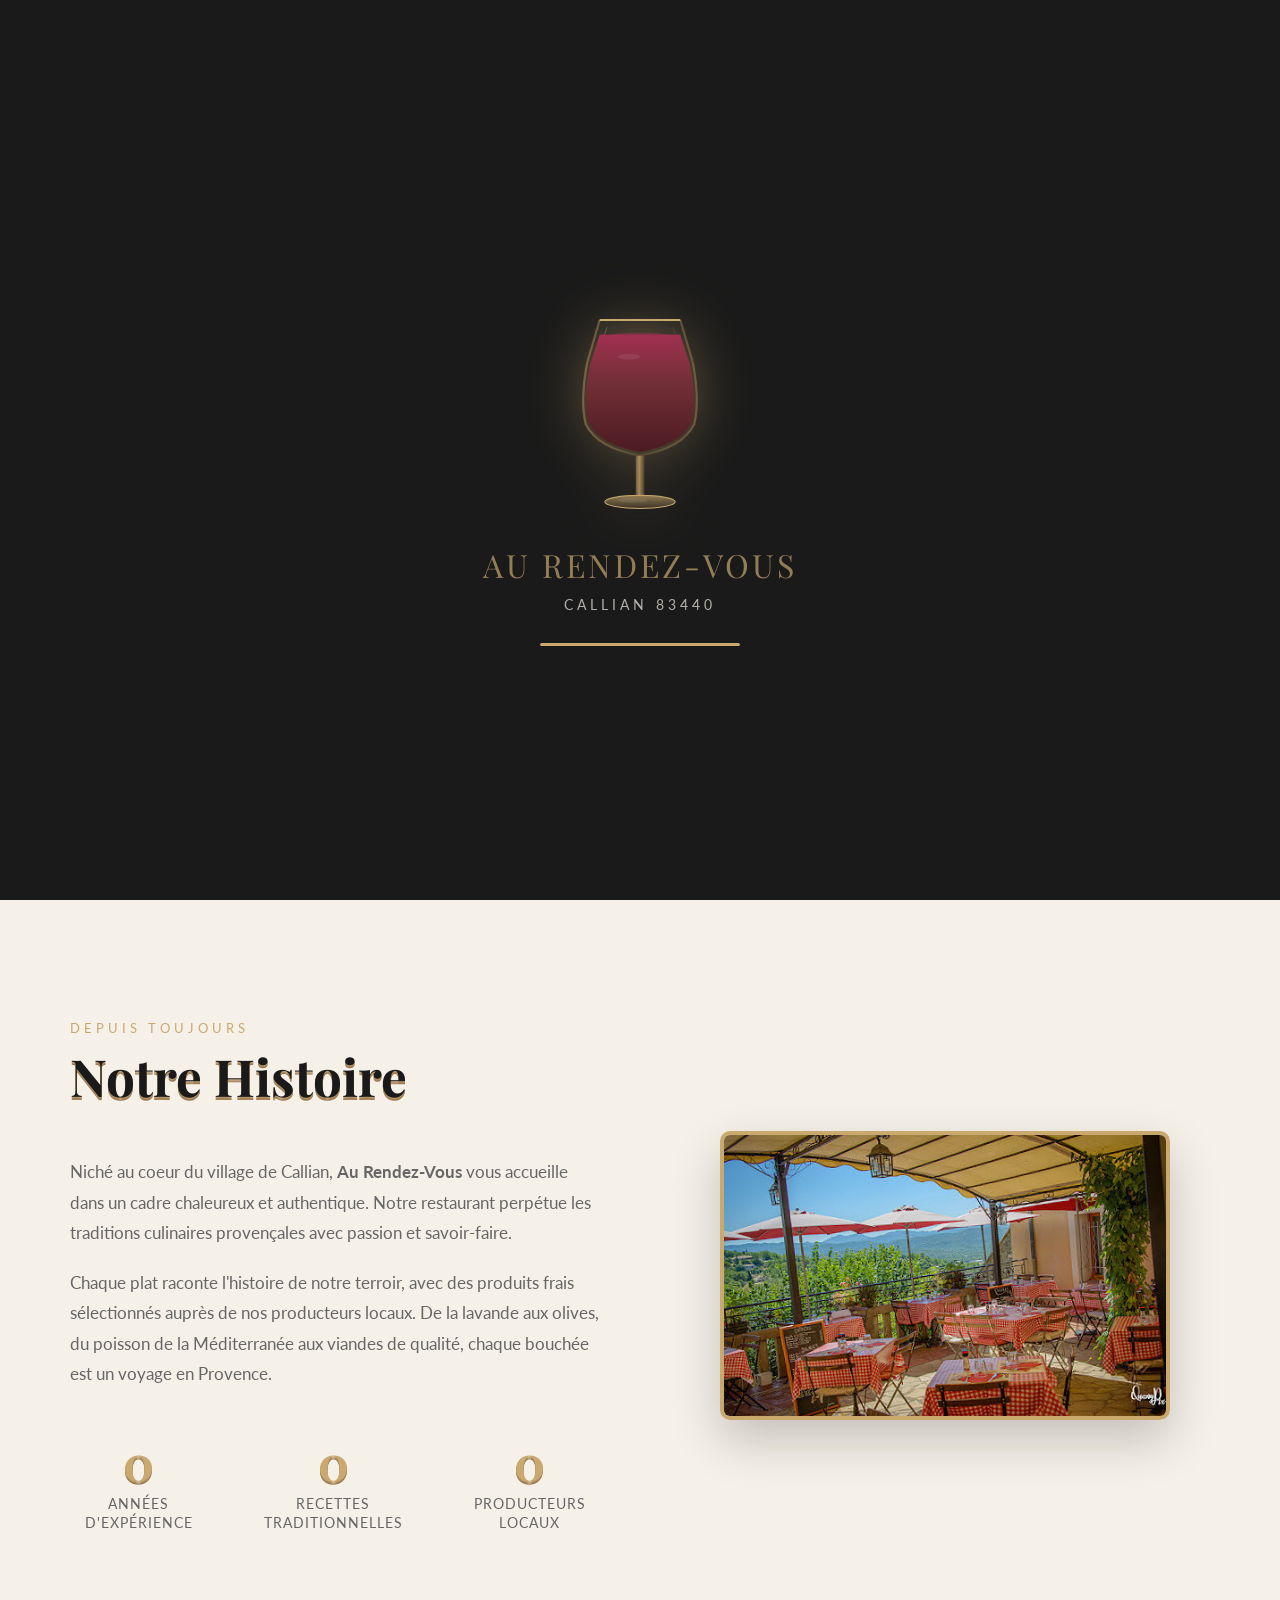
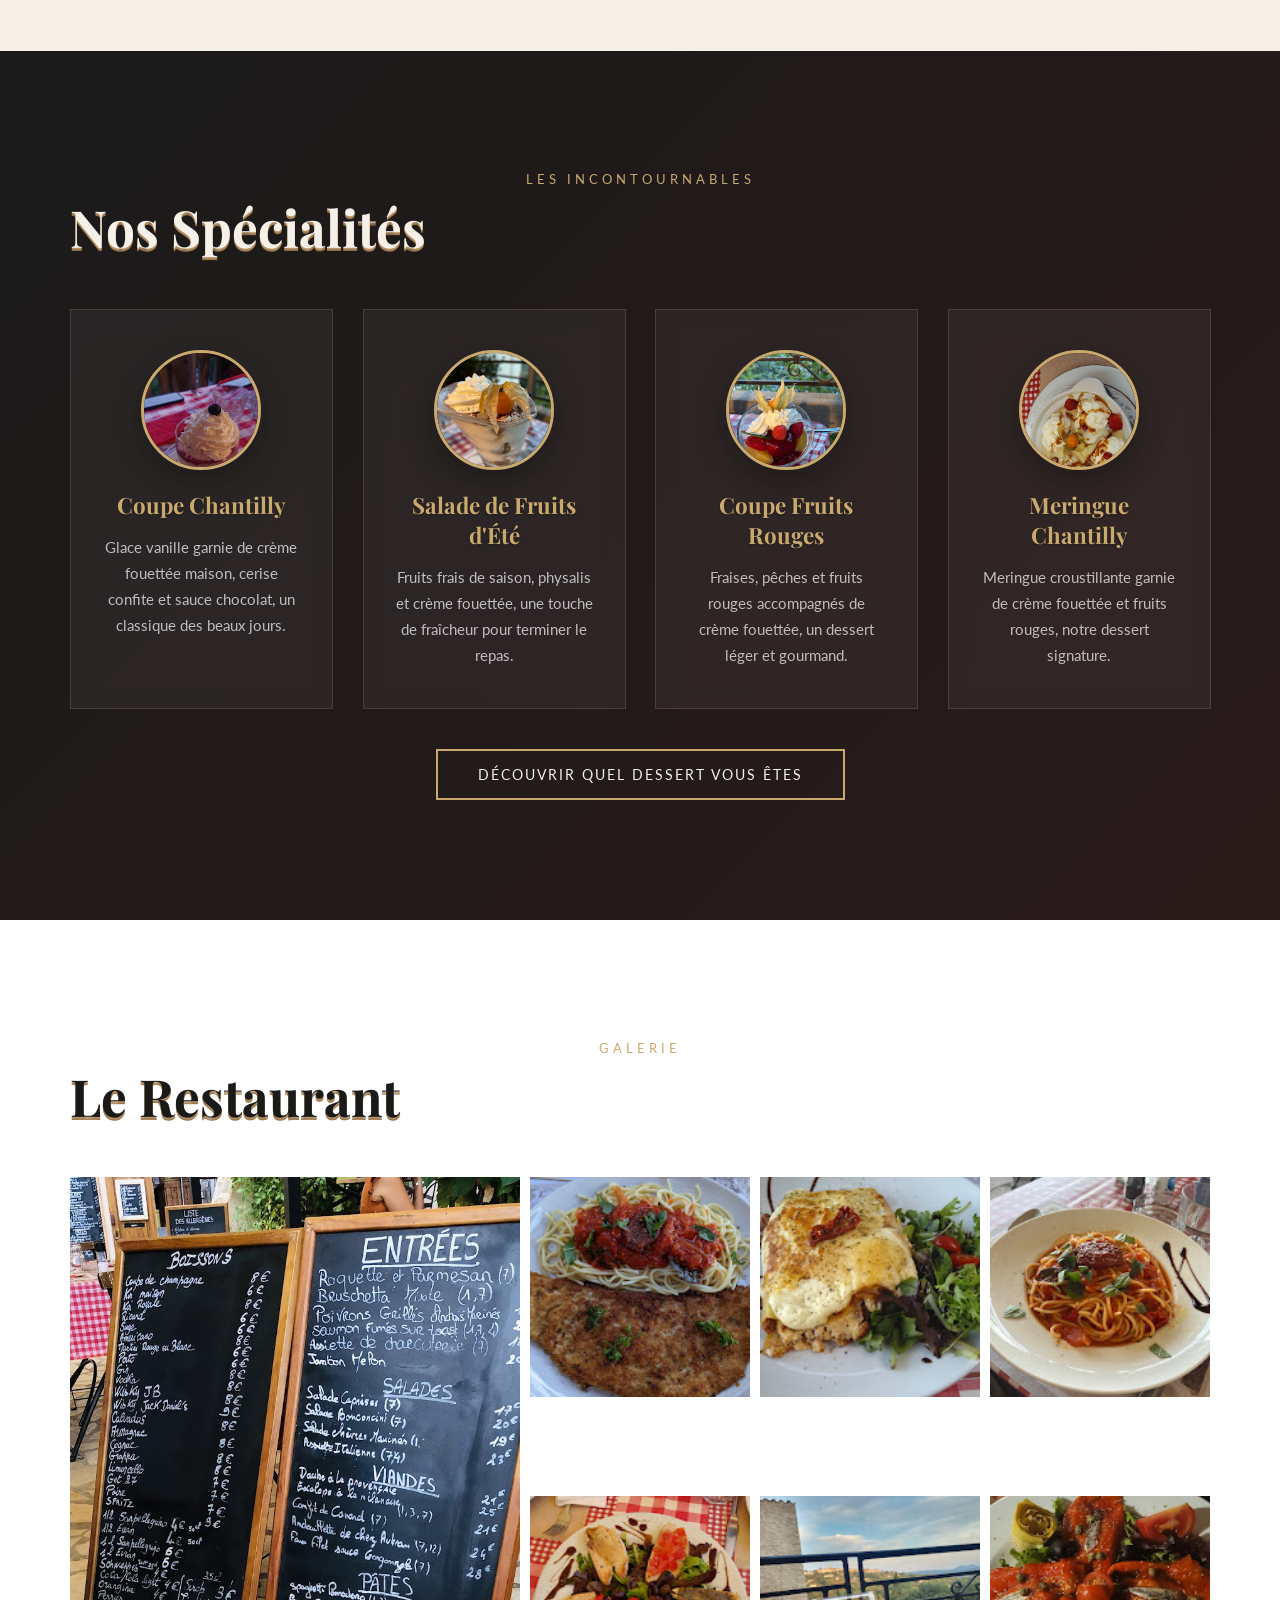
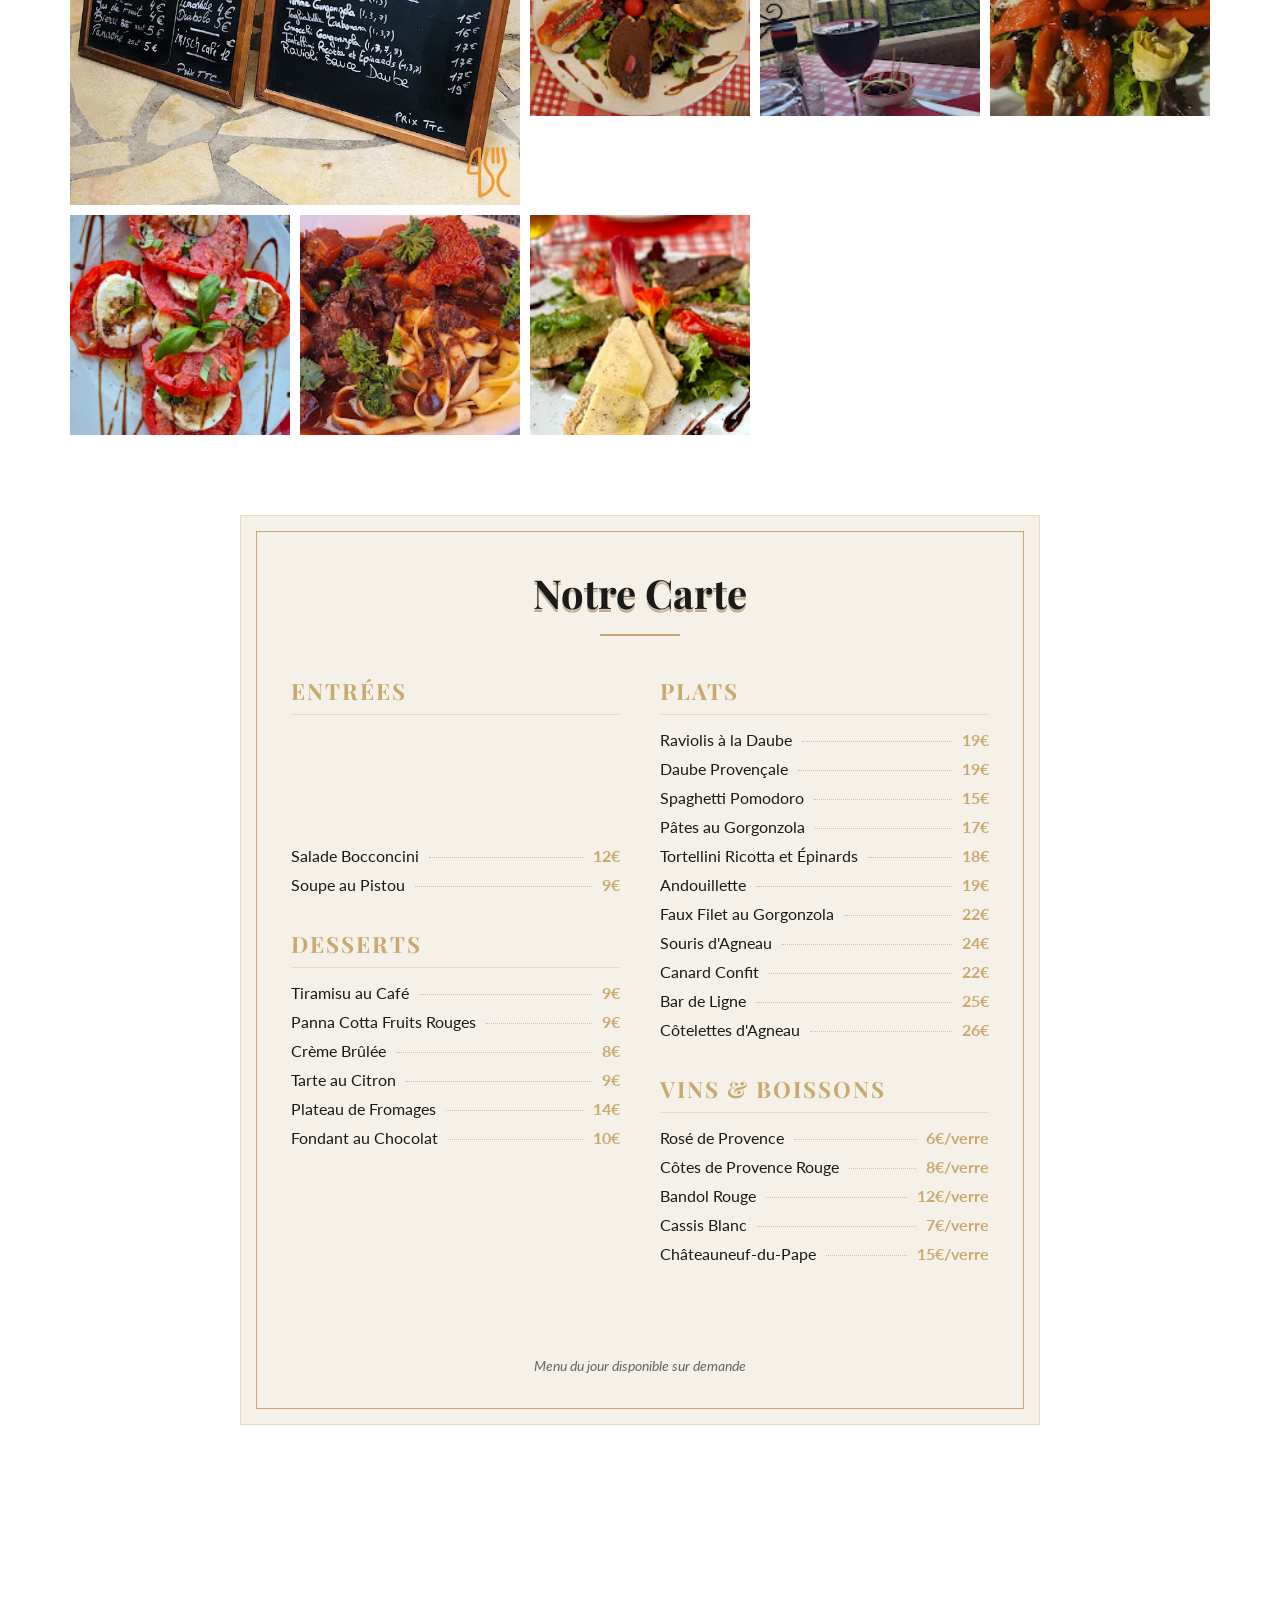
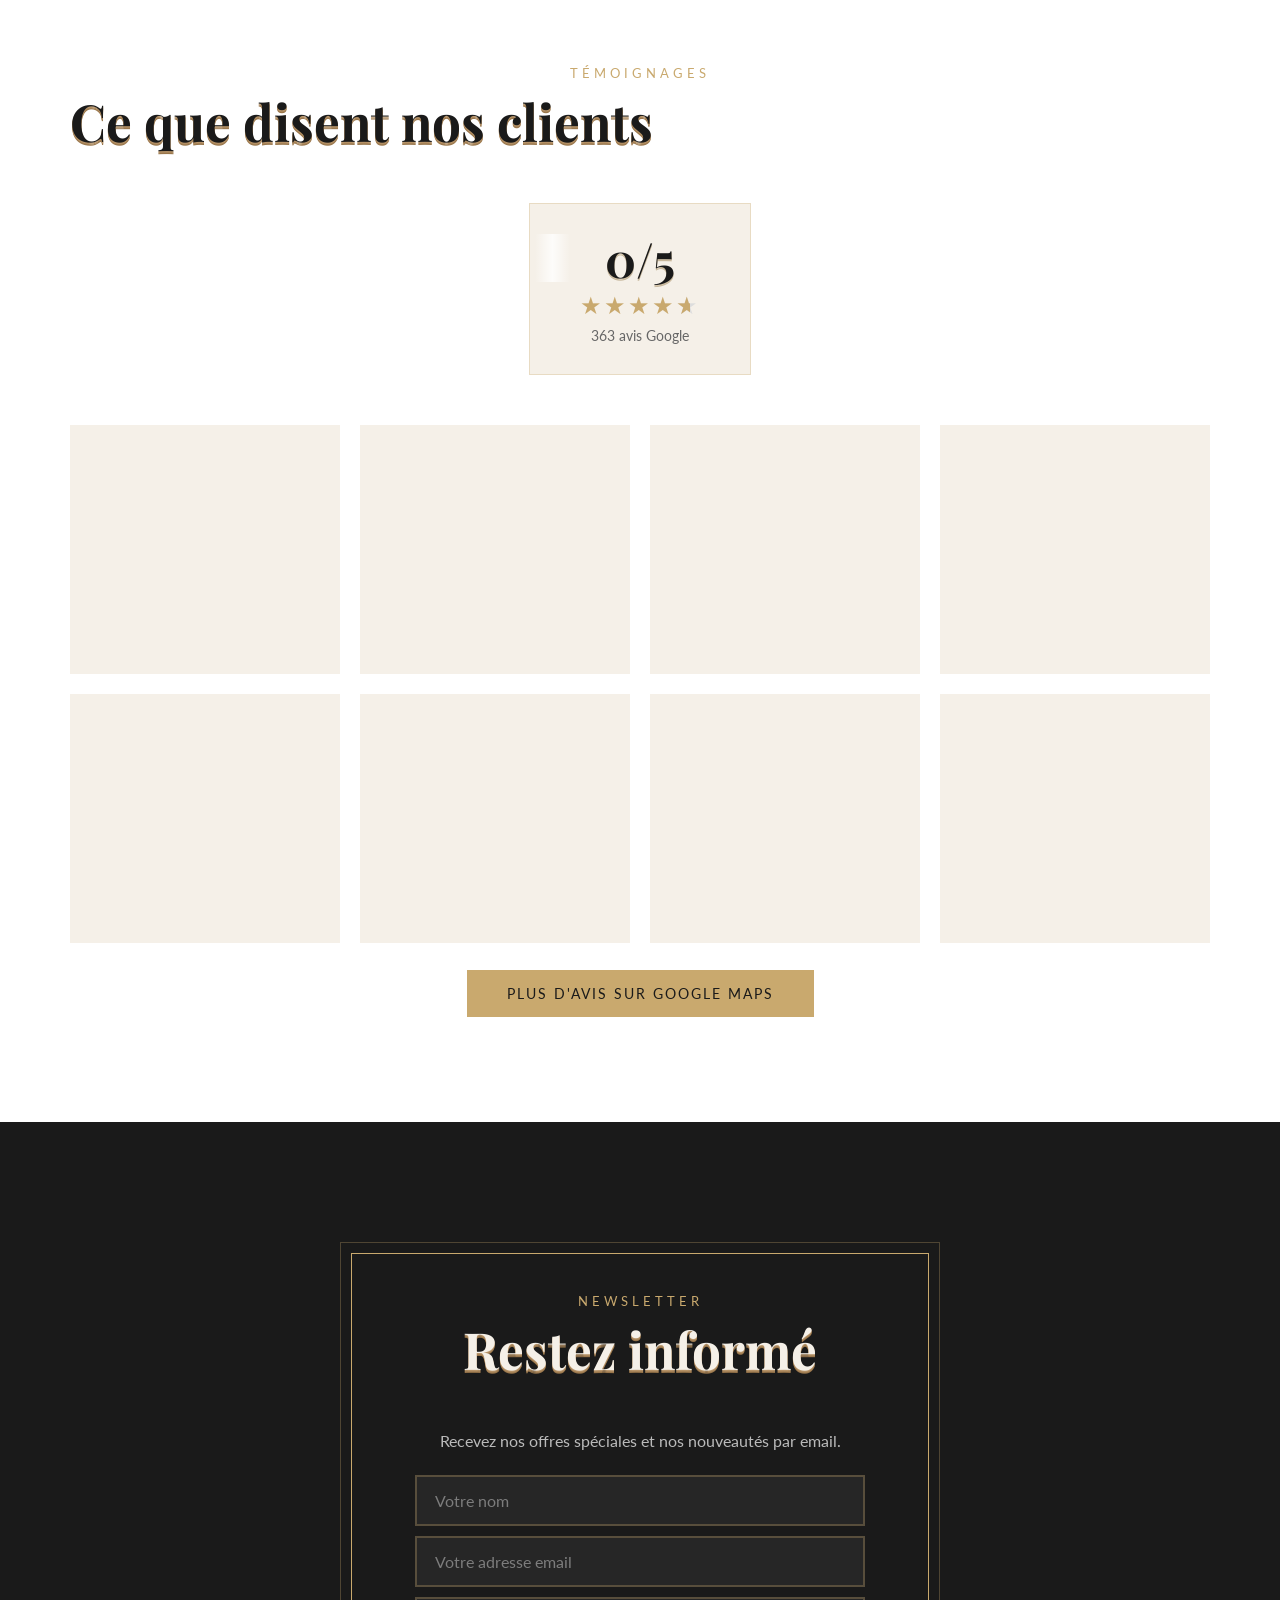
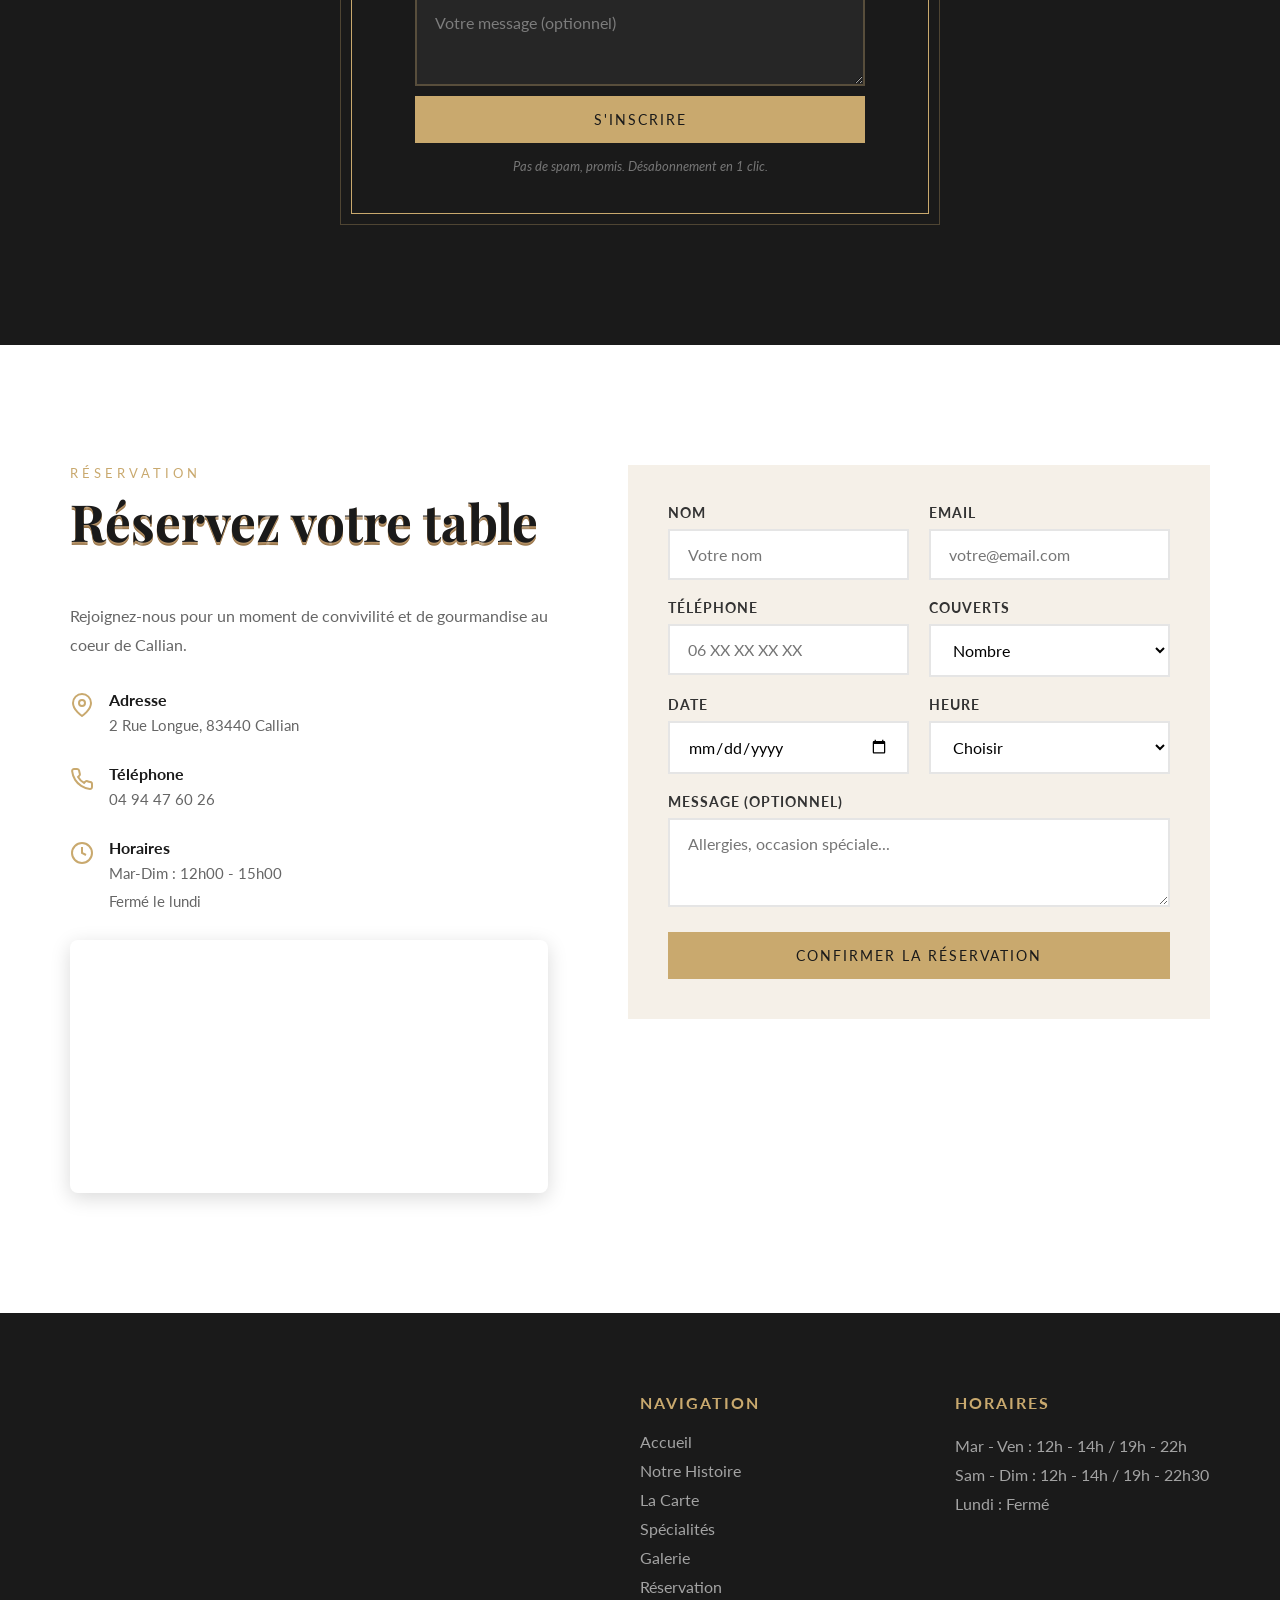
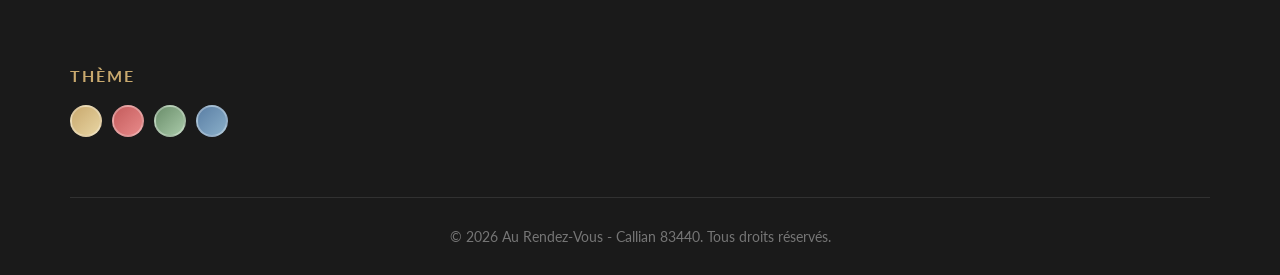
==== commit abc7ac31: "Add scroll progress bar and staggered reveal animations" ====
--- a/index.html
+++ b/index.html
@@ -139,6 +139,8 @@
 
     <canvas id="bg-canvas"></canvas>
 
+    <div class="scroll-progress"><div class="scroll-progress-bar" id="scrollProgressBar"></div></div>
+
     <nav id="navbar">
         <div class="nav-brand">Au Rendez-Vous</div>
         <ul class="nav-links">
--- a/style.css
+++ b/style.css
@@ -143,6 +143,64 @@
 
 @keyframes loadFill {
     to { width: 100%; }
+}
+
+/* Scroll Progress Bar */
+.scroll-progress {
+    position: fixed;
+    top: 0;
+    left: 0;
+    width: 100%;
+    height: 3px;
+    z-index: 10001;
+    background: transparent;
+}
+
+.scroll-progress-bar {
+    height: 100%;
+    width: 0%;
+    background: var(--gold);
+    transition: width 0.1s linear;
+    box-shadow: 0 0 10px var(--gold);
+}
+
+/* Stagger reveal animations */
+.reveal-stagger {
+    opacity: 0;
+    transform: translateX(-20px);
+    transition: all 0.6s cubic-bezier(0.23, 1, 0.32, 1);
+}
+
+.reveal-stagger.visible {
+    opacity: 1;
+    transform: translateX(0);
+}
+
+.reveal-stagger-right {
+    opacity: 0;
+    transform: translateX(20px);
+    transition: all 0.6s cubic-bezier(0.23, 1, 0.32, 1);
+}
+
+.reveal-stagger-right.visible {
+    opacity: 1;
+    transform: translateX(0);
+}
+
+.menu-display-category h4.reveal-stagger-title {
+    opacity: 0;
+    transform: translateY(-15px);
+    transition: all 0.6s cubic-bezier(0.23, 1, 0.32, 1);
+}
+
+.menu-display-category h4.reveal-stagger-title.visible {
+    opacity: 1;
+    transform: translateY(0);
+}
+
+/* Parallax depth layers */
+.parallax-layer {
+    transition: transform 0.1s linear;
 }
 
 /* Canvas */
